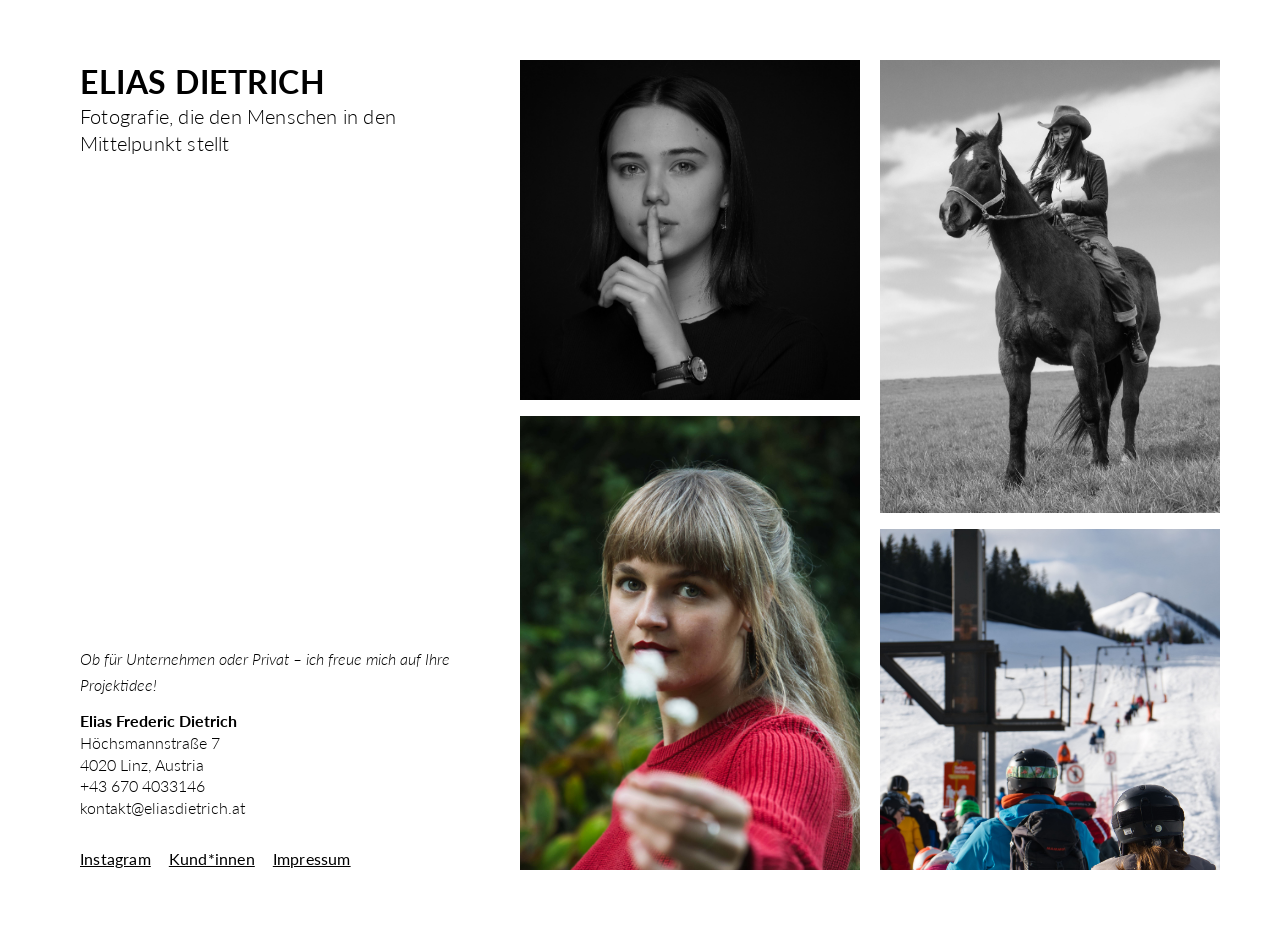
==== index.html @ 8e06ebdb "Add files via upload add new version of index.html file, new AGBs" ====
<!DOCTYPE html>
<html lang="de">
<head>
<meta charset="UTF-8">
<meta name="viewport" content="width=device-width, initial-scale=1">
<title>Elias Dietrich – Fotograf in Linz</title>
<meta name="description" content="Elias Dietrich – Fotograf in Linz: Portraits, Business & Familienfotografie. Kreative, emotionale Bilder, die den Menschen in den Mittelpunkt stellen.">
<link rel="icon" href="favicon.ico" type="image/x-icon">

<!-- OG META -->
<meta property="og:title" content="Elias Dietrich – Fotograf in Linz">
<meta property="og:description" content="Fotografie in Linz: Portraits, Business & Familienfotografie. Kreative, emotionale Bilder.">
<meta property="og:type" content="website">
<meta property="og:url" content="https://www.eliasdietrich.at">
<meta property="og:image" content="https://www.eliasdietrich.at/og-image.jpg">

<!-- TWITTER -->
<meta name="twitter:card" content="summary_large_image">
<meta name="twitter:title" content="Elias Dietrich – Fotograf in Linz">
<meta name="twitter:description" content="Fotografie in Linz: Portraits, Business & Familienfotografie. Kreative, emotionale Bilder.">
<meta name="twitter:image" content="https://www.eliasdietrich.at/og-image.jpg">

<!-- SCHEMA.ORG -->
<script type="application/ld+json">
{
 "@context": "https://schema.org",
 "@type": "Person",
 "name": "Elias Frederic Dietrich",
 "jobTitle": "Fotograf",
 "address": {
   "@type": "PostalAddress",
   "streetAddress": "Höchsmannstraße 7",
   "addressLocality": "Linz",
   "postalCode": "4020",
   "addressCountry": "AT"
 },
 "email": "kontakt@eliasdietrich.at",
 "telephone": "+43 670 4033146",
 "url": "https://www.eliasdietrich.at",
 "sameAs": ["https://www.instagram.com/elias.f.dietrich/"]
}
</script>

<link href="https://fonts.googleapis.com/css2?family=Lato:wght@300;400;700&display=swap" rel="stylesheet">

<style>
/* RESET & BASIC */
* { margin:0; padding:0; box-sizing:border-box; }
body { font-family:"Lato", sans-serif; background:#fff; color:#000; line-height:1.35; font-weight:300; padding:60px; }

/* CONTAINER GRID */
.container { max-width:1600px; margin:0 auto; display:grid; grid-template-columns:420px 1fr; gap:40px; }

/* LEFT COLUMN */
.left-column { display:flex; flex-direction:column; justify-content:space-between; padding:0 20px; }
.left-column h1 { font-weight:700; letter-spacing:0.5px; }
.claim { font-size:20px; letter-spacing:0.2px; line-height:1.35; }
.contact-block .intro-text { margin-bottom:12px; font-style:italic; line-height:1.65; }
.footer { margin-top:30px; }
.footer-links { display:flex; gap:18px; flex-wrap:wrap; }
.footer-link { font-weight:400; letter-spacing:0.2px; text-decoration:underline; cursor:pointer; color:inherit; transition:opacity .15s ease; }
.footer-link:hover { opacity:0.55; }

/* RIGHT COLUMN SLIDERS */
.sliders { display:grid; grid-template-columns:1fr 1fr; gap:20px; }
.slider { height:90vh; overflow-y:auto; position:relative; scroll-behavior:smooth; }
.slide { margin-bottom:16px; }
.slide img { width:100%; height:auto; display:block; }

/* HIDE SCROLLBARS */
.slider::-webkit-scrollbar, .mobile-slider::-webkit-scrollbar { display:none; }
.slider, .mobile-slider { -ms-overflow-style:none; scrollbar-width:none; }

/* MOBILE SLIDER */
.mobile-slider { display:none; overflow-x:auto; scroll-snap-type:x mandatory; -webkit-overflow-scrolling:touch; white-space:nowrap; margin:20px 0; gap:0; }
.mobile-slider .slide { display:inline-block; width:100%; scroll-snap-align:start; margin-right:0; }

/* PHOTO LIGHTBOX */
#photo-lightbox { position:fixed; inset:0; background:rgba(0,0,0,0.95); display:flex; justify-content:center; align-items:center; opacity:0; pointer-events:none; transition:opacity .3s ease; z-index:999; }
#photo-lightbox.show { opacity:1; pointer-events:all; }
#photo-lightbox img { max-width:95%; max-height:95%; }

/* TEXT LIGHTBOX */
#lightbox { position:fixed; inset:0; background:rgba(0,0,0,0.93); display:flex; justify-content:center; align-items:flex-start; overflow-y:auto; padding:40px 20px; opacity:0; pointer-events:none; transition:opacity .3s ease; z-index:9999; }
#lightbox.show { opacity:1; pointer-events:all; }
#lightbox-content { background:rgba(255,255,255,0.1); color:#fff; max-width:600px; padding:40px; font-size:18px; line-height:1.5; font-weight:300; margin:40px auto; }
#close-lightbox { position:absolute; top:10px; right:20px; cursor:pointer; font-size:28px; font-weight:bold; }
#lightbox-content hr { border:none; border-top:1px solid rgba(255,255,255,0.3); margin:30px 0; }
#lightbox-content ul { list-style:none; padding-left:0; }
#lightbox-content li { margin-bottom:10px; }

/* RESPONSIVE */
@media (max-width:1000px) {
  body { font-size:16px; line-height:1.5; padding:20px; }
  .container { grid-template-columns:1fr; }
  .left-column h1 { font-size:26px; letter-spacing:0.4px; }
  .claim { font-size:16px; line-height:1.2; }
  .contact-block .intro-text { font-size:14px; line-height:1.55; }
  #lightbox-content { font-size:12px; padding:20px; max-width:90%; }
  .sliders { display:none; }
}
</style>
</head>
<body>

<div class="container">

  <!-- LEFT COLUMN -->
  <div class="left-column">
    <div class="header-block">
      <h1>ELIAS DIETRICH</h1>
      <p class="claim">Fotografie, die den Menschen in den Mittelpunkt stellt</p>
    </div>

    <!-- MOBILE SLIDER -->
    <div class="mobile-slider" id="mobileSlider">
      <div class="slide"><img loading="lazy" src="charakter-portraet-christa-hasengruber-linz-paraount-licht.jpg" alt="charakter Porträt im Studio einer attraktiven Frau reifen Alters, beleuchtet mit der Paramount Lichttechnik"></div>
      <div class="slide"><img loading="lazy" src="charakter-portraet-friedrich-berguber-linz.jpg" alt="charakter Porträt von Friedrich Berghuber, fotografiert in Linz"></div>
      <div class="slide"><img loading="lazy" src="charakter-portrait-friedrich-berghuber-unterlicht.jpg" alt="charakter Portrait von Friedrich Berghuber, fotografiert mit Unterlicht"></div>
      <div class="slide"><img loading="lazy" src="charakter-portrait-studio-reife-frau.jpg" alt="charakter Portrait von Christa Hasengruber im Studio in Linz, mit der Butterfly-light Lichttechnik beleuchtet"></div>
      <div class="slide"><img loading="lazy" src="fashion-Street-portrait-kelvin-addai-black-model.jpg" alt="Fashion Porträt von Kelvin Addai mit Barett und karierter Jacke, sitzend in urbaner Umgebung in Linz, im Streetstyle-Look"></div>
      <div class="slide"><img loading="lazy" src="gitarrist-anzug-closeup-tobias-lorenz-outdoor.jpg" alt="Tobias Lorenz im Anzug und Sonnenbrille spielt konzentriert E-Gitarre, Nahaufnahme in der Natur"></div>
      <div class="slide"><img loading="lazy" src="gitarrist-anzug-portraet-tobias-lorenz-outdoor.jpg" alt="Outdoor Porträt von Tobias Lorenz im Anzug mit Sonnenbrille, der eine E-Gitarre spielt"></div>
      <div class="slide"><img loading="lazy" src="herbst-portraet-junge-frau-apfel.jpg" alt="Laura Schmolmüller trägt einen roten Pullover und roten Lippenstift, hält einen roten Apfel, Herbstliches Porträt"></div>
      <div class="slide"><img loading="lazy" src="kelvin-addai-black-and-white-portrait-expression.jpg" alt="ausdrucksstarkes Schwarz-Weiß-Porträt von Kelvin Addai mit Barett und Handschuhen, fotografiert im Vintage-Stil"></div>
      <div class="slide"><img loading="lazy" src="laechelnde-junge-frau-studio-portraet-schwarzweiss.jpg" alt="Porträt einer lächelnden jungen Frau, fotografiert im Studio und beleuchtete mit der Clamshell Lichttechnik"></div>
      <div class="slide"><img loading="lazy" src="mann-bonifacio-korsika-portraet-jeansjacke.jpg" alt="lokaler Mann aus Bonifacio auf Korsika sitzt in Jeansjacke auf einer Steintreppe und blickt freundlich in die Kamera"></div>
      <div class="slide"><img loading="lazy" src="mode-fotoshooting-streetwear-lorenz-dietrich.jpg" alt="Mode Fotoshooting in Linz, Lorenz Dietrich trägt Streetwear"></div>
      <div class="slide"><img loading="lazy" src="nature-fashion-shooting-streetwear-linz.jpg" alt="Fashion Fotoshooting mit Lorenz Dietrich, Streetwear und Sonnenbrille in der Natur"></div>
      <div class="slide"><img loading="lazy" src="outdoor-fashion-shooting-junger-mann-linz.jpg" alt="outdoor Fashion Fotoshooting mit Lorenz Dietrich, Streetwear"></div>
      <div class="slide"><img loading="lazy" src="portraet-laechelnde-oma-studio.jpg" alt="Oma lächelt mit Blick in die Kamera, Studioporträt in Linz"></div>
      <div class="slide"><img loading="lazy" src="portraet-laechelndes-maedchen-sommerkleid.jpg" alt="Porträt eines lächelnden Mädchens in einem Sommerkleid im Garten"></div>
      <div class="slide"><img loading="lazy" src="portrait-junge-frau-weisse-blume.jpg" alt="natürliches Portrait einer jungen Frau, die eine weiße Blume vor sich hält"></div>
      <div class="slide"><img loading="lazy" src="schwarzweiss-charakter-portraet-junge-frau-studio.jpg" alt="charakter Porträt in Schwarzweiß von Lena Lorenz im Studio, beleuchtet mit dem Clamshell Licht"></div>
      <div class="slide"><img loading="lazy" src="schwarzweiss-portraet-loop-licht-studio-lena-lorenz.jpg" alt="schwarzweiß Porträt von Lena Lorenz im Studio, fotografiert mit Loop-Licht"></div>
      <div class="slide"><img loading="lazy" src="strand-akrobatischer-sprung-lorenz-dietrich.jpg" alt="Lorenz Dietrich macht einen akrobatischen Sprung am Strand bei Sonnenuntergang"></div>
      <div class="slide"><img loading="lazy" src="tanzende-junge-frau-weißes-sommerkleid.jpg" alt="junge, dunkelhäutige Frau in weiß-schwarz gemustertem Sommerkleid tanzt in der Natur"></div>
      <div class="slide"><img loading="lazy" src="tanzender-junger-man-jeans-latzhose-golden-hour.jpg" alt="junger, dunkelhäutiger Mann tanzt und trägt eine Latzhose aus Jeansstoff, goldene Stunde"></div>
      <div class="slide"><img loading="lazy" src="vintage-style-portraet-telefonzelle-kelvin-addai.jpg" alt="ausdrucksstarkes Porträt von Kelvin Addai vor einer Telefonzelle in Linz, fotografiert im Vintage-Style"></div>
      <div class="slide"><img loading="lazy" src="black-and-white-fine-art-studio-portrait-young-woman.jpg" alt="Studio Portrait von Lena Lorenz in schwarz-weiß, mit der Loop Light Lichttechnik fotografiert"></div>
      <div class="slide"><img loading="lazy" src="outdoor-fashion-portrait-lorenz-dietrich-linz.jpg" alt="outdoor Fashion Portrait von Lorenz Dietrich mit Sonnenbrille in Linz"></div>
      <div class="slide"><img loading="lazy" src="studio-portraet-junge-frau-clamshell-licht.jpg" alt="ausdrucksstarkes schwarzweiß Studio Porträt von Lena Lorenz, fotografiert mit der Clamshell Light Lichttechnik"></div>
      <div class="slide"><img loading="lazy" src="studio-portrait-lena-lorenz-clamshell-light-black-and-white.jpg" alt="natürliches Studio Porträt von Lena Lorenz in Schwarzweiß, mit der Clamshell Lichttechnik beleuchtet"></div>
      <div class="slide"><img loading="lazy" src="cinematic-portrait-telephone-booth-vintage-style-kelvin-addai.jpg" alt="cinematisches Porträt von Kelvin Addai in einer Telefonzelle, im Vintage-Style fotografiert"></div>
      <div class="slide"><img loading="lazy" src="fine-art-portrait-schwarzweiss-dunkelhäutiger-mann.jpg" alt="ausdrucksstarkes Schwarz-Weiß-Porträt eines dunkelhäutigen Mannes mit Haube und Mantel, Kelvin Addai"></div>
      <div class="slide"><img loading="lazy" src="hoher-sprung-düne-lorenz-dietrich.jpg" alt="Lorenz Dietrich fliegt über eine Düne in Portugal"></div>
      <div class="slide"><img loading="lazy" src="outdoor-portraet-crossing-europe-linz.jpg" alt="Porträt von italienischem Schauspieler Morr Ndiaye im Freien, Crossing Europe Linz"></div>
      <div class="slide"><img loading="lazy" src="outdoor-portrait-morr-ndiaye-linz.jpg" alt="Morr Ndiaye blickt lächelnd in die Ferne, Porträtaufnahme im Freien mit grünen Bäumen im Hintergrund, Crossing Europe Linz"></div>
      <div class="slide"><img loading="lazy" src="portraet-morr-ndiaye-crossing-europe-linz.jpg" alt="italienischer Schauspieler Morr Ndiaye sitzt auf einer Stiege, Crossing Europe Linz"></div>
      <div class="slide"><img loading="lazy" src="portrait-nachdenklicher-mann-treppe-morr-ndiaye.jpg" alt="emotionales Porträt eines dunkelhäutigen Mannes auf einer Treppe, nachdenklicher Ausdruck, natürliche Lichtstimmung"></div>
      <div class="slide"><img loading="lazy" src="portugal-duene-sprung-lorenz-dietrich.jpg" alt="Lorenz Dietrich springt von einer Düne an einem Strand in Portugal"></div>
      <div class="slide"><img loading="lazy" src="sprung-sand-portugal-lorenz-dietrich.jpg" alt="Lorenz Dietrich springt an einem Strand in Portugal, Sand fliegt durch die Luft"></div>
      <div class="slide"><img loading="lazy" src="kind-skifahren-postalm-hütte.jpg" alt="Kind in blauer Skibekleidung mit Skistöcken im Postalm Winterpark, weitere Skifahrer und Hütten im Hintergrund"></div>
      <div class="slide"><img loading="lazy" src="kind-skifahren-postalm-winterpark.jpg" alt="Kind in bunter Skibekleidung auf Förderband im Postalm Winterpark, verschneiter Berg im Hintergrund"></div>
      <div class="slide"><img loading="lazy" src="skilift-postalm-winterpark.jpg" alt="Skifahrer in bunter Winterkleidung warten in der Schlange am Skilift im Postalm Winterpark, verschneite Piste und Berg im Hintergrund"></div>
      <div class="slide"><img loading="lazy" src="western-portrait-lena-lorenz-pferd.jpg" alt="Portrait im Western-Style, Lena Lorenz auf schwarzem Pferd"></div>
      <div class="slide"><img loading="lazy" src="vintage-portraet-lena-lorenz-pferd-schwarz-weiss.jpg" alt="vintage-Style Porträt von Lena Lorenz auf einem schwarzen Pferd, schwarzweiß Foto"></div>
      <div class="slide"><img loading="lazy" src="junge-frau-wiese-alpen-portrait-lena-lorenz.jpg" alt="junge Frau hockt nachdenklich auf einer Bergwiese in den Alpen, im Hintergrund grüne Hügel und eine Kuh auf der Alm"></div>
      <div class="slide"><img loading="lazy" src="junge-frau-pferd-schwarzweiss-portraet.jpg" alt="Lena Lorenz sitzt auf einem schwarzen Pferd, Porträt in Schwarzweiß"></div>
    </div>

    <div class="bottom-block">
      <div class="contact-block">
        <p class="intro-text">Ob für Unternehmen oder Privat – ich freue mich auf Ihre Projektidee!</p>
        <p><strong>Elias Frederic Dietrich</strong></p>
        <p>Höchsmannstraße 7<br>4020 Linz, Austria</p>
        <p>+43 670 4033146<br>kontakt@eliasdietrich.at</p>
      </div>

      <footer class="footer">
        <nav class="footer-links">
          <a href="https://www.instagram.com/elias.f.dietrich/" target="_blank" rel="noopener noreferrer" class="footer-link">Instagram</a>
          <span class="footer-link" data-page="kunden">Kund*innen</span>
          <span class="footer-link" data-page="impressum">Impressum</span>
        </nav>
      </footer>
    </div>
  </div>

  <!-- RIGHT COLUMN -->
  <div class="sliders">
    <div class="slider" id="slider1">
    <div class="slide"><img loading="lazy" src="charakter-portraet-christa-hasengruber-linz-paraount-licht.jpg" alt="charakter Porträt im Studio einer attraktiven Frau reifen Alters, beleuchtet mit der Paramount Lichttechnik"></div>
      <div class="slide"><img loading="lazy" src="charakter-portraet-friedrich-berguber-linz.jpg" alt="charakter Porträt von Friedrich Berghuber, fotografiert in Linz"></div>
      <div class="slide"><img loading="lazy" src="charakter-portrait-friedrich-berghuber-unterlicht.jpg" alt="charakter Portrait von Friedrich Berghuber, fotografiert mit Unterlicht"></div>
      <div class="slide"><img loading="lazy" src="charakter-portrait-studio-reife-frau.jpg" alt="charakter Portrait von Christa Hasengruber im Studio in Linz, mit der Butterfly-light Lichttechnik beleuchtet"></div>
      <div class="slide"><img loading="lazy" src="fashion-Street-portrait-kelvin-addai-black-model.jpg" alt="Fashion Porträt von Kelvin Addai mit Barett und karierter Jacke, sitzend in urbaner Umgebung in Linz, im Streetstyle-Look"></div>
      <div class="slide"><img loading="lazy" src="gitarrist-anzug-closeup-tobias-lorenz-outdoor.jpg" alt="Tobias Lorenz im Anzug und Sonnenbrille spielt konzentriert E-Gitarre, Nahaufnahme in der Natur"></div>
      <div class="slide"><img loading="lazy" src="gitarrist-anzug-portraet-tobias-lorenz-outdoor.jpg" alt="Outdoor Porträt von Tobias Lorenz im Anzug mit Sonnenbrille, der eine E-Gitarre spielt"></div>
      <div class="slide"><img loading="lazy" src="herbst-portraet-junge-frau-apfel.jpg" alt="Laura Schmolmüller trägt einen roten Pullover und roten Lippenstift, hält einen roten Apfel, Herbstliches Porträt"></div>
      <div class="slide"><img loading="lazy" src="kelvin-addai-black-and-white-portrait-expression.jpg" alt="ausdrucksstarkes Schwarz-Weiß-Porträt von Kelvin Addai mit Barett und Handschuhen, fotografiert im Vintage-Stil"></div>
      <div class="slide"><img loading="lazy" src="laechelnde-junge-frau-studio-portraet-schwarzweiss.jpg" alt="Porträt einer lächelnden jungen Frau, fotografiert im Studio und beleuchtete mit der Clamshell Lichttechnik"></div>
      <div class="slide"><img loading="lazy" src="mann-bonifacio-korsika-portraet-jeansjacke.jpg" alt="lokaler Mann aus Bonifacio auf Korsika sitzt in Jeansjacke auf einer Steintreppe und blickt freundlich in die Kamera"></div>
      <div class="slide"><img loading="lazy" src="mode-fotoshooting-streetwear-lorenz-dietrich.jpg" alt="Mode Fotoshooting in Linz, Lorenz Dietrich trägt Streetwear"></div>
      <div class="slide"><img loading="lazy" src="nature-fashion-shooting-streetwear-linz.jpg" alt="Fashion Fotoshooting mit Lorenz Dietrich, Streetwear und Sonnenbrille in der Natur"></div>
      <div class="slide"><img loading="lazy" src="outdoor-fashion-shooting-junger-mann-linz.jpg" alt="outdoor Fashion Fotoshooting mit Lorenz Dietrich, Streetwear"></div>
      <div class="slide"><img loading="lazy" src="portraet-laechelnde-oma-studio.jpg" alt="Oma lächelt mit Blick in die Kamera, Studioporträt in Linz"></div>
      <div class="slide"><img loading="lazy" src="portraet-laechelndes-maedchen-sommerkleid.jpg" alt="Porträt eines lächelnden Mädchens in einem Sommerkleid im Garten"></div>
      <div class="slide"><img loading="lazy" src="portrait-junge-frau-weisse-blume.jpg" alt="natürliches Portrait einer jungen Frau, die eine weiße Blume vor sich hält"></div>
      <div class="slide"><img loading="lazy" src="schwarzweiss-charakter-portraet-junge-frau-studio.jpg" alt="charakter Porträt in Schwarzweiß von Lena Lorenz im Studio, beleuchtet mit dem Clamshell Licht"></div>
      <div class="slide"><img loading="lazy" src="schwarzweiss-portraet-loop-licht-studio-lena-lorenz.jpg" alt="schwarzweiß Porträt von Lena Lorenz im Studio, fotografiert mit Loop-Licht"></div>
      <div class="slide"><img loading="lazy" src="strand-akrobatischer-sprung-lorenz-dietrich.jpg" alt="Lorenz Dietrich macht einen akrobatischen Sprung am Strand bei Sonnenuntergang"></div>
      <div class="slide"><img loading="lazy" src="tanzende-junge-frau-weißes-sommerkleid.jpg" alt="junge, dunkelhäutige Frau in weiß-schwarz gemustertem Sommerkleid tanzt in der Natur"></div>
      <div class="slide"><img loading="lazy" src="tanzender-junger-man-jeans-latzhose-golden-hour.jpg" alt="junger, dunkelhäutiger Mann tanzt und trägt eine Latzhose aus Jeansstoff, goldene Stunde"></div>
      <div class="slide"><img loading="lazy" src="vintage-style-portraet-telefonzelle-kelvin-addai.jpg" alt="ausdrucksstarkes Porträt von Kelvin Addai vor einer Telefonzelle in Linz, fotografiert im Vintage-Style"></div>
      <div class="slide"><img loading="lazy" src="black-and-white-fine-art-studio-portrait-young-woman.jpg" alt="Studio Portrait von Lena Lorenz in schwarz-weiß, mit der Loop Light Lichttechnik fotografiert"></div>
      <div class="slide"><img loading="lazy" src="outdoor-fashion-portrait-lorenz-dietrich-linz.jpg" alt="outdoor Fashion Portrait von Lorenz Dietrich mit Sonnenbrille in Linz"></div>
      <div class="slide"><img loading="lazy" src="studio-portraet-junge-frau-clamshell-licht.jpg" alt="ausdrucksstarkes schwarzweiß Studio Porträt von Lena Lorenz, fotografiert mit der Clamshell Light Lichttechnik"></div>
      <div class="slide"><img loading="lazy" src="studio-portrait-lena-lorenz-clamshell-light-black-and-white.jpg" alt="natürliches Studio Porträt von Lena Lorenz in Schwarzweiß, mit der Clamshell Lichttechnik beleuchtet"></div>
      <div class="slide"><img loading="lazy" src="cinematic-portrait-telephone-booth-vintage-style-kelvin-addai.jpg" alt="cinematisches Porträt von Kelvin Addai in einer Telefonzelle, im Vintage-Style fotografiert"></div>
      <div class="slide"><img loading="lazy" src="fine-art-portrait-schwarzweiss-dunkelhäutiger-mann.jpg" alt="ausdrucksstarkes Schwarz-Weiß-Porträt eines dunkelhäutigen Mannes mit Haube und Mantel, Kelvin Addai"></div>
      <div class="slide"><img loading="lazy" src="hoher-sprung-düne-lorenz-dietrich.jpg" alt="Lorenz Dietrich fliegt über eine Düne in Portugal"></div>
      <div class="slide"><img loading="lazy" src="outdoor-portraet-crossing-europe-linz.jpg" alt="Porträt von italienischem Schauspieler Morr Ndiaye im Freien, Crossing Europe Linz"></div>
      <div class="slide"><img loading="lazy" src="outdoor-portrait-morr-ndiaye-linz.jpg" alt="Morr Ndiaye blickt lächelnd in die Ferne, Porträtaufnahme im Freien mit grünen Bäumen im Hintergrund, Crossing Europe Linz"></div>
      <div class="slide"><img loading="lazy" src="portraet-morr-ndiaye-crossing-europe-linz.jpg" alt="italienischer Schauspieler Morr Ndiaye sitzt auf einer Stiege, Crossing Europe Linz"></div>
      <div class="slide"><img loading="lazy" src="portrait-nachdenklicher-mann-treppe-morr-ndiaye.jpg" alt="emotionales Porträt eines dunkelhäutigen Mannes auf einer Treppe, nachdenklicher Ausdruck, natürliche Lichtstimmung"></div>
      <div class="slide"><img loading="lazy" src="portugal-duene-sprung-lorenz-dietrich.jpg" alt="Lorenz Dietrich springt von einer Düne an einem Strand in Portugal"></div>
      <div class="slide"><img loading="lazy" src="sprung-sand-portugal-lorenz-dietrich.jpg" alt="Lorenz Dietrich springt an einem Strand in Portugal, Sand fliegt durch die Luft"></div>
    </div>
    <div class="slider" id="slider2">
     <div class="slide"><img loading="lazy" src="kind-skifahren-postalm-hütte.jpg" alt="Kind in blauer Skibekleidung mit Skistöcken im Postalm Winterpark, weitere Skifahrer und Hütten im Hintergrund"></div>
      <div class="slide"><img loading="lazy" src="kind-skifahren-postalm-winterpark.jpg" alt="Kind in bunter Skibekleidung auf Förderband im Postalm Winterpark, verschneiter Berg im Hintergrund"></div>
      <div class="slide"><img loading="lazy" src="skilift-postalm-winterpark.jpg" alt="Skifahrer in bunter Winterkleidung warten in der Schlange am Skilift im Postalm Winterpark, verschneite Piste und Berg im Hintergrund"></div>
      <div class="slide"><img loading="lazy" src="western-portrait-lena-lorenz-pferd.jpg" alt="Portrait im Western-Style, Lena Lorenz auf schwarzem Pferd"></div>
      <div class="slide"><img loading="lazy" src="vintage-portraet-lena-lorenz-pferd-schwarz-weiss.jpg" alt="vintage-Style Porträt von Lena Lorenz auf einem schwarzen Pferd, schwarzweiß Foto"></div>
      <div class="slide"><img loading="lazy" src="junge-frau-wiese-alpen-portrait-lena-lorenz.jpg" alt="junge Frau hockt nachdenklich auf einer Bergwiese in den Alpen, im Hintergrund grüne Hügel und eine Kuh auf der Alm"></div>
      <div class="slide"><img loading="lazy" src="junge-frau-pferd-schwarzweiss-portraet.jpg" alt="Lena Lorenz sitzt auf einem schwarzen Pferd, Porträt in Schwarzweiß"></div>
    </div>
  </div>
</div>

<!-- PHOTO LIGHTBOX -->
<div id="photo-lightbox"><img id="photo-lightbox-img" src=""></div>

<!-- TEXT LIGHTBOX -->
<div id="lightbox">
  <div id="lightbox-content">
    <span id="close-lightbox">&times;</span>
  </div>
</div>

<script>
// MOBILE SLIDER DISPLAY
function setupMobileSlider(){
  const slider = document.getElementById("mobileSlider");
  slider.style.display = window.innerWidth <= 1000 ? "block" : "none";
}
setupMobileSlider();
window.addEventListener("resize", setupMobileSlider);

// PHOTO LIGHTBOX
const photoBox = document.getElementById("photo-lightbox");
const photoImg = document.getElementById("photo-lightbox-img");
document.querySelectorAll(".slide img").forEach(img => {
  img.addEventListener("click", () => {
    photoImg.src = img.src;
    photoBox.classList.add("show");
  });
});
photoBox.addEventListener("click", () => photoBox.classList.remove("show"));

// SHUFFLE SLIDERS
function shuffleArray(array){
  for(let i=array.length-1;i>0;i--){
    const j=Math.floor(Math.random()*(i+1));
    [array[i],array[j]]=[array[j],array[i]];
  }
  return array;
}
["slider1","slider2"].forEach(id=>{
  const slider=document.getElementById(id);
  shuffleArray(Array.from(slider.querySelectorAll(".slide"))).forEach(slide=>slider.appendChild(slide));
});

// TEXT LIGHTBOX CONTENT
const lightbox = document.getElementById("lightbox");
const lightboxContent = document.getElementById("lightbox-content");
const pages = {
  kunden:`<strong>Kund*innen</strong><br><br>
  Postalm Winterpark<br>
  LINZ FMR - Art in Digital Contexts and Public Spaces<br>
  Kunstraum Memphis – Kunst und Theorie<br>
  Cambio Beautyacademy<br>
  Business & Design School Lentia<br>
  qujOchÖ<br>
  Waldorfschule Linz<br>
  Khevenhüller Gymnasium Linz<br>
  Forest Encounters<br>
  Sonnenhof Freinberg<br><br>
  <strong>Cooperationen</strong><br>
  BOXA FILM`,
  impressum:`<h2>Impressum</h2>
  <p><strong>Fotograf / Unternehmen:</strong><br>
  Elias Frederic Dietrich<br>
  Höchsmannstraße 7, 4020 Linz, Österreich<br>
  Telefon: +43 670 4033146<br>
  E-Mail: kontakt@eliasdietrich.at<br>
  Website: <a href="https://eliasdietrich.at" target="_blank">eliasdietrich.at</a></p>
  <p>Unternehmensgegenstand: Fotografie</p>
  <hr style="margin:30px 0;">
  <h2>Allgemeine Geschäftsbedingungen (AGB) – Fotografie</h2>
<p>Diese AGB gelten für alle Verträge über fotografische Dienstleistungen zwischen Elias Frederic Dietrich („Fotograf“) und dem Kunden („Auftraggeber“).</p>
<h3>1. Vertragsabschluss</h3>
<p>Mit der Buchung eines Termins oder der Annahme eines Angebots erklärt der Auftraggeber verbindlich, die fotografischen Dienstleistungen des Fotografen in Anspruch zu nehmen. Der Vertrag kommt durch schriftliche Bestätigung oder E-Mail durch den Fotografen zustande.</p>
<h3>2. Leistungen</h3>
<p>Der Fotograf erbringt die im Angebot beschriebenen fotografischen Leistungen. Änderungen oder zusätzliche Leistungen bedürfen einer gesonderten Vereinbarung. Anfahrtskosten und Spesen werden gesondert berechnet, sofern nicht anders vereinbart.</p>
<h3>3. Preise und Zahlung</h3>
<p>Die Preise richten sich nach dem jeweiligen Angebot. Rechnungen sind innerhalb von 14 Tagen nach Rechnungsstellung ohne Abzug fällig. Bei Zahlungsverzug gelten die gesetzlichen Verzugszinsen.</p>
<h3>4. Rücktritt / Stornierung / Verschiebung</h3>
<ul>
<li>Bis 14 Tage vor dem Termin: 0%</li>
<li>Bis 7 Tage vor dem Termin: 25% des Honorars</li>
<li>Weniger als 7 Tage vor dem Termin: 50% des Honorars</li>
<li>Verschiebung bei Krankheit oder unvorhersehbaren Ereignissen ist kostenfrei möglich, sofern mindestens 48 Stunden vorher abgesagt oder verschoben wird.</li>
</ul>
<h3>5. Nutzungsrechte</h3>
<p>Der Fotograf bleibt Inhaber der Urheberrechte an allen erstellten Bildern. Der Auftraggeber erhält ein einfaches, nicht exklusives Nutzungsrecht für den vereinbarten Zweck (z. B. private Nutzung, Social Media, Website). Jede Nutzung über den vereinbarten Zweck hinaus bedarf der schriftlichen Zustimmung des Fotografen. Der Fotograf behält sich das Recht vor, Bilder für eigene Werbezwecke zu verwenden.</p>
<h3>6. Lieferung</h3>
<p>Die Bilder werden in der vereinbarten Form geliefert. Liefertermine sind unverbindlich, es sei denn, sie wurden ausdrücklich schriftlich garantiert. Nachbearbeitungen über das vereinbarte Maß hinaus werden gesondert berechnet.</p>
<h3>7. Haftung</h3>
<p>Der Fotograf haftet nur für Vorsatz und grobe Fahrlässigkeit. Eine Haftung für Datenverlust oder mittelbare Schäden ist ausgeschlossen. Der Auftraggeber ist verantwortlich für die rechtliche Freigabe von abgebildeten Personen.</p>
<h3>8. Datenschutz</h3>
<p>Personenbezogene Daten werden ausschließlich zur Durchführung des Auftrags verarbeitet. Die Daten werden nicht an Dritte weitergegeben, außer zur Vertragserfüllung.</p>
<h3>9. Schlussbestimmungen</h3>
<p>Änderungen und Ergänzungen des Vertrags bedürfen der Schriftform. Sollte eine Bestimmung dieser AGB unwirksam sein, bleibt die Wirksamkeit der übrigen Bestimmungen unberührt. Gerichtsstand ist Linz. Es gilt österreichisches Recht.</p>`
};

function isSafari(){ return /^((?!chrome|android).)*safari/i.test(navigator.userAgent); }
function handleLightboxClose(page){
  lightbox.classList.remove("show");
  if(page==="impressum" && isSafari()){ window.location.reload(); }
}

// OPEN LIGHTBOX
document.querySelectorAll('.footer-link').forEach(link=>{
  link.addEventListener('click', ()=>{
    const page = link.dataset.page;
    if(page && pages[page]){
      lightboxContent.innerHTML = '<span id="close-lightbox">&times;</span>'+pages[page];
      lightbox.classList.add('show');
      document.getElementById('close-lightbox').addEventListener('click',()=>handleLightboxClose(page));
    }
  });
});

// CLOSE LIGHTBOX ON BACKGROUND OR ESC
lightbox.addEventListener('click', e=>{ if(e.target===lightbox){ handleLightboxClose(lightboxContent.innerHTML.includes("Impressum")?"impressum":null); } });
document.addEventListener('keydown', e=>{ if(e.key==="Escape" && lightbox.classList.contains("show")){ handleLightboxClose(lightboxContent.innerHTML.includes("Impressum")?"impressum":null); } });
</script>

</body>
</html>
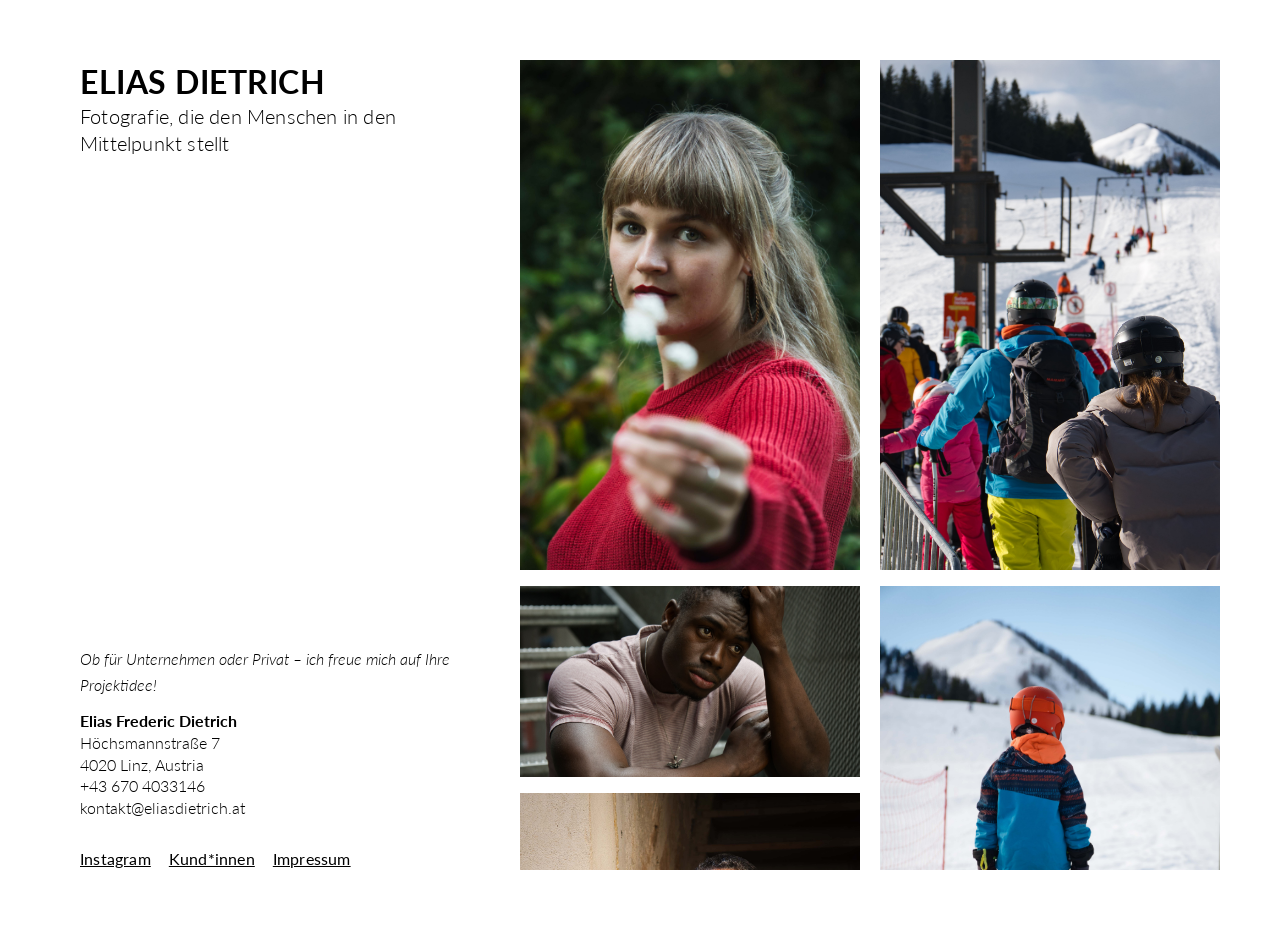
==== commit baae1933: "New Index file, version 6 New shuffle mobile slider, clickable links footer, new Kund*innen" ====
--- a/index.html
+++ b/index.html
@@ -41,12 +41,52 @@
 }
 </script>
 
+<script type="application/ld+json">
+{
+  "@context": "https://schema.org",
+  "@type": "LocalBusiness",
+  "name": "Elias Frederic Dietrich – Fotograf",
+  "image": "https://www.eliasdietrich.at/og-image.jpg",
+  "address": {
+    "@type": "PostalAddress",
+    "streetAddress": "Höchsmannstraße 7",
+    "addressLocality": "Linz",
+    "postalCode": "4020",
+    "addressCountry": "AT"
+  },
+  "geo": {
+    "@type": "GeoCoordinates",
+    "latitude": 48.30694,
+    "longitude": 14.28583
+  },
+  "url": "https://www.eliasdietrich.at",
+  "telephone": "+43 670 4033146",
+  "email": "kontakt@eliasdietrich.at",
+  "priceRange": "$$",
+  "servesLocation": "Linz, Oberösterreich",
+  "sameAs": [
+    "https://www.instagram.com/elias.f.dietrich/"
+  ]
+}
+</script>
+
 <link href="https://fonts.googleapis.com/css2?family=Lato:wght@300;400;700&display=swap" rel="stylesheet">
 
 <style>
 /* RESET & BASIC */
 * { margin:0; padding:0; box-sizing:border-box; }
-body { font-family:"Lato", sans-serif; background:#fff; color:#000; line-height:1.35; font-weight:300; padding:60px; }
+body { font-family:"Lato", sans-serif; background:#ffffff; color:#000; line-height:1.35; font-weight:300; padding:60px; }
+
+
+.nolink {
+  color: inherit;
+  text-decoration: none;  
+  cursor: default;
+}
+
+.nolink:hover {
+  opacity: 0.85;
+}
 
 /* CONTAINER GRID */
 .container { max-width:1600px; margin:0 auto; display:grid; grid-template-columns:420px 1fr; gap:40px; }
@@ -73,7 +113,7 @@
 
 /* MOBILE SLIDER */
 .mobile-slider { display:none; overflow-x:auto; scroll-snap-type:x mandatory; -webkit-overflow-scrolling:touch; white-space:nowrap; margin:20px 0; gap:0; }
-.mobile-slider .slide { display:inline-block; width:100%; scroll-snap-align:start; margin-right:0; }
+.mobile-slider .slide { display:inline-block; width:100%; scroll-snap-align:start; margin-right:4px; }
 
 /* PHOTO LIGHTBOX */
 #photo-lightbox { position:fixed; inset:0; background:rgba(0,0,0,0.95); display:flex; justify-content:center; align-items:center; opacity:0; pointer-events:none; transition:opacity .3s ease; z-index:999; }
@@ -163,8 +203,17 @@
       <div class="contact-block">
         <p class="intro-text">Ob für Unternehmen oder Privat – ich freue mich auf Ihre Projektidee!</p>
         <p><strong>Elias Frederic Dietrich</strong></p>
-        <p>Höchsmannstraße 7<br>4020 Linz, Austria</p>
-        <p>+43 670 4033146<br>kontakt@eliasdietrich.at</p>
+     <p>
+  <a class="nolink" href="https://www.google.com/maps/search/?api=1&query=H%C3%B6chsmannstra%C3%9Fe+7+4020+Linz+Austria
+" target="_blank" rel="noopener">
+    Höchsmannstraße 7<br>4020 Linz, Austria
+  </a>
+</p>
+
+<p>
+  <a class="nolink" href="tel:+436704033146">+43 670 4033146</a><br>
+  <a class="nolink" href="mailto:kontakt@eliasdietrich.at">kontakt@eliasdietrich.at</a>
+</p>
       </div>
 
       <footer class="footer">
@@ -230,7 +279,9 @@
 </div>
 
 <!-- PHOTO LIGHTBOX -->
-<div id="photo-lightbox"><img id="photo-lightbox-img" src=""></div>
+<div id="photo-lightbox">
+  <img id="photo-lightbox-img" src="" alt="Vergrößerte Fotoansicht">
+</div>
 
 <!-- TEXT LIGHTBOX -->
 <div id="lightbox">
@@ -267,7 +318,7 @@
   }
   return array;
 }
-["slider1","slider2"].forEach(id=>{
+["slider1","slider2","mobileSlider"].forEach(id=>{
   const slider=document.getElementById(id);
   shuffleArray(Array.from(slider.querySelectorAll(".slide"))).forEach(slide=>slider.appendChild(slide));
 });
@@ -288,7 +339,9 @@
   Forest Encounters<br>
   Sonnenhof Freinberg<br><br>
   <strong>Cooperationen</strong><br>
-  BOXA FILM`,
+  <a href="https://boxafilm.com/index.php/film/bts-trash-couture/" target="_blank" rel="noopener noreferrer" style="color:inherit; text-decoration:none; cursor:pointer;">
+    BOXA FILM – BTS TRASH COUTURE
+  </a>`,
   impressum:`<h2>Impressum</h2>
   <p><strong>Fotograf / Unternehmen:</strong><br>
   Elias Frederic Dietrich<br>
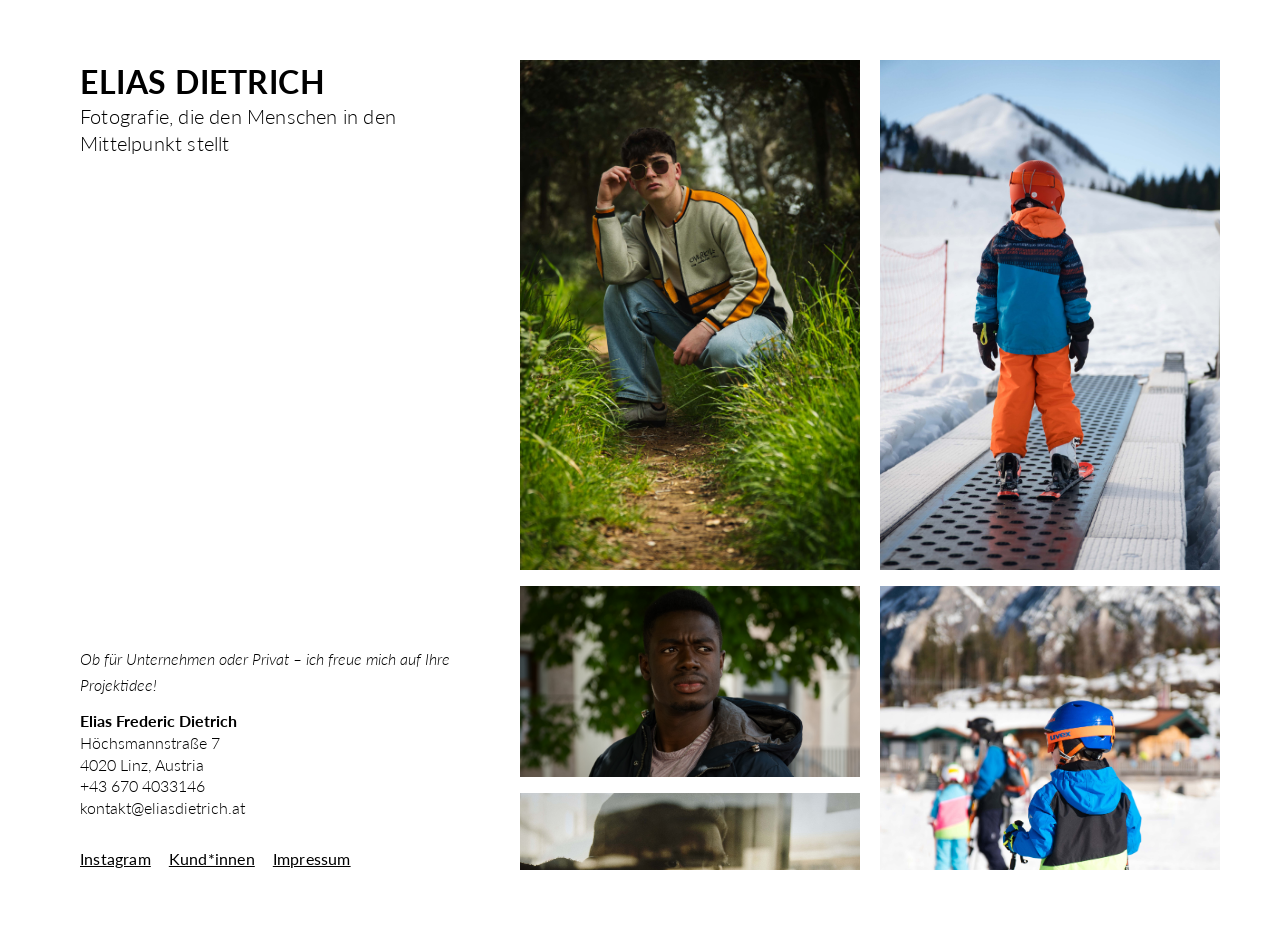
==== commit 2df542df: "index file version 7 Link hover, Dateinamen" ====
--- a/index.html
+++ b/index.html
@@ -21,26 +21,6 @@
 <meta name="twitter:image" content="https://www.eliasdietrich.at/og-image.jpg">
 
 <!-- SCHEMA.ORG -->
-<script type="application/ld+json">
-{
- "@context": "https://schema.org",
- "@type": "Person",
- "name": "Elias Frederic Dietrich",
- "jobTitle": "Fotograf",
- "address": {
-   "@type": "PostalAddress",
-   "streetAddress": "Höchsmannstraße 7",
-   "addressLocality": "Linz",
-   "postalCode": "4020",
-   "addressCountry": "AT"
- },
- "email": "kontakt@eliasdietrich.at",
- "telephone": "+43 670 4033146",
- "url": "https://www.eliasdietrich.at",
- "sameAs": ["https://www.instagram.com/elias.f.dietrich/"]
-}
-</script>
-
 <script type="application/ld+json">
 {
   "@context": "https://schema.org",
@@ -66,8 +46,14 @@
   "servesLocation": "Linz, Oberösterreich",
   "sameAs": [
     "https://www.instagram.com/elias.f.dietrich/"
-  ]
-}
+  ],
+  "founder": {
+    "@type": "Person",
+    "name": "Elias Frederic Dietrich",
+    "jobTitle": "Fotograf"
+  }
+}
+
 </script>
 
 <link href="https://fonts.googleapis.com/css2?family=Lato:wght@300;400;700&display=swap" rel="stylesheet">
@@ -85,7 +71,7 @@
 }
 
 .nolink:hover {
-  opacity: 0.85;
+  opacity: 0.55;
 }
 
 /* CONTAINER GRID */
@@ -154,7 +140,7 @@
 
     <!-- MOBILE SLIDER -->
     <div class="mobile-slider" id="mobileSlider">
-      <div class="slide"><img loading="lazy" src="charakter-portraet-christa-hasengruber-linz-paraount-licht.jpg" alt="charakter Porträt im Studio einer attraktiven Frau reifen Alters, beleuchtet mit der Paramount Lichttechnik"></div>
+      <div class="slide"><img loading="lazy" src="charakter-portraet-christa-hasengruber-linz-paramount-licht.jpg" alt="charakter Porträt im Studio einer attraktiven Frau reifen Alters, beleuchtet mit der Paramount Lichttechnik"></div>
       <div class="slide"><img loading="lazy" src="charakter-portraet-friedrich-berguber-linz.jpg" alt="charakter Porträt von Friedrich Berghuber, fotografiert in Linz"></div>
       <div class="slide"><img loading="lazy" src="charakter-portrait-friedrich-berghuber-unterlicht.jpg" alt="charakter Portrait von Friedrich Berghuber, fotografiert mit Unterlicht"></div>
       <div class="slide"><img loading="lazy" src="charakter-portrait-studio-reife-frau.jpg" alt="charakter Portrait von Christa Hasengruber im Studio in Linz, mit der Butterfly-light Lichttechnik beleuchtet"></div>
@@ -348,8 +334,10 @@
   Höchsmannstraße 7, 4020 Linz, Österreich<br>
   Telefon: +43 670 4033146<br>
   E-Mail: kontakt@eliasdietrich.at<br>
-  Website: <a href="https://eliasdietrich.at" target="_blank">eliasdietrich.at</a></p>
-  <p>Unternehmensgegenstand: Fotografie</p>
+  Website: <a class="nolink" href="https://eliasdietrich.at">eliasdietrich.at</a></p>
+  <p>Unternehmensgegenstand: Berufsfotografie</p><br>
+  <p>GLN: 9110038091930</p>
+  <p>GISA-Zahl: 38655906</p>
   <hr style="margin:30px 0;">
   <h2>Allgemeine Geschäftsbedingungen (AGB) – Fotografie</h2>
 <p>Diese AGB gelten für alle Verträge über fotografische Dienstleistungen zwischen Elias Frederic Dietrich („Fotograf“) und dem Kunden („Auftraggeber“).</p>
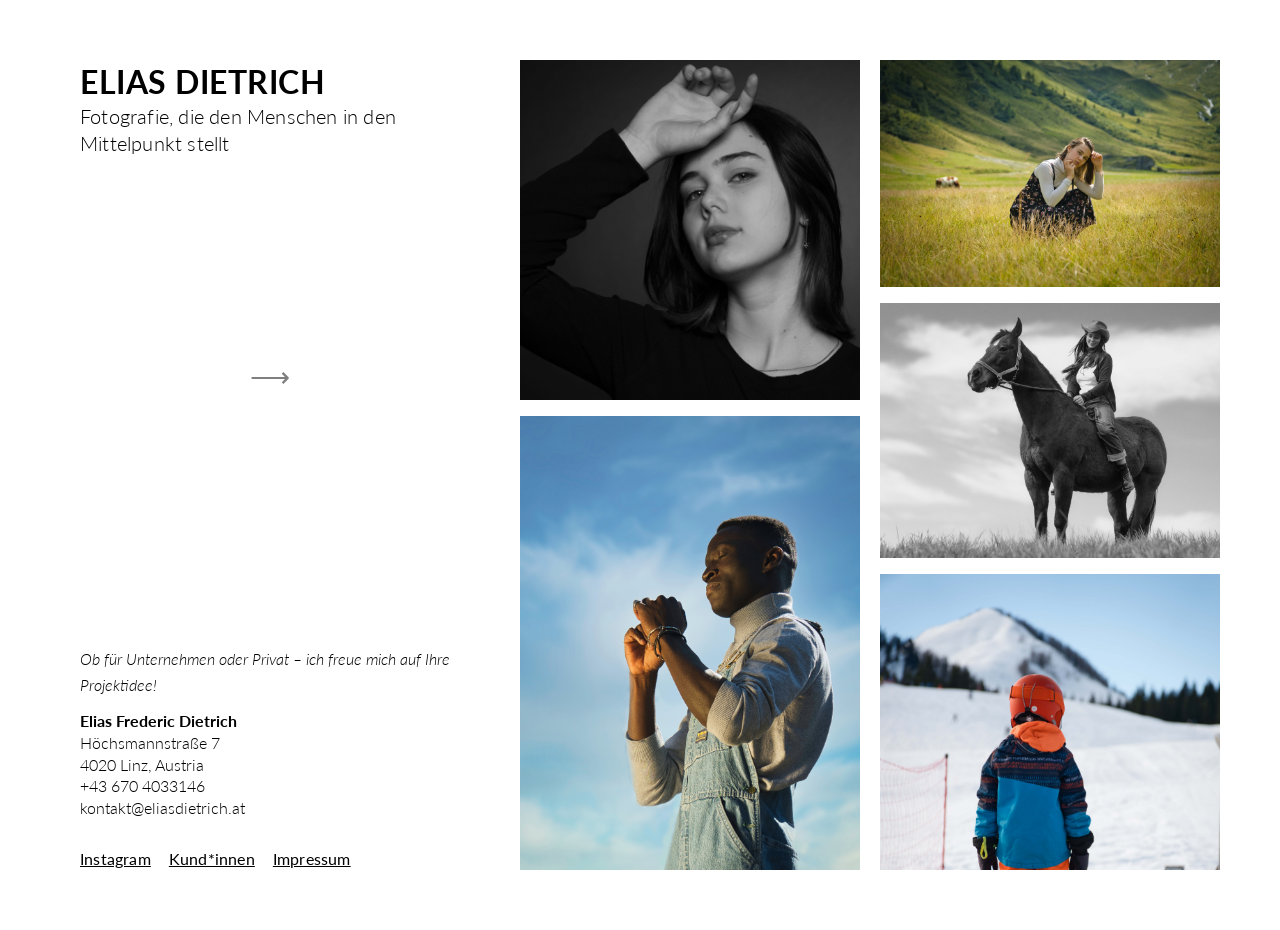
==== commit caf4278c: "index version 8 new mobile swipe indicator" ====
--- a/index.html
+++ b/index.html
@@ -125,6 +125,23 @@
   #lightbox-content { font-size:12px; padding:20px; max-width:90%; }
   .sliders { display:none; }
 }
+
+.scroll-hint {
+  position: relative;         /* relativ zum normalen Fluss */
+  margin-top: -50px;          /* nach oben ziehen, knapp unter den Slides */
+  text-align: center;         /* mittig unter den Slides */
+  font-size: 28px;
+  color: rgba(0,0,0,0.5);
+  pointer-events: none;
+  animation: pulse-horizontal 1s infinite;
+}
+
+/* horizontale Pulsierung */
+@keyframes pulse-horizontal {
+  0%, 100% { transform: translateX(0); }
+  50% { transform: translateX(8px); }
+}
+
 </style>
 </head>
 <body>
@@ -184,6 +201,9 @@
       <div class="slide"><img loading="lazy" src="junge-frau-wiese-alpen-portrait-lena-lorenz.jpg" alt="junge Frau hockt nachdenklich auf einer Bergwiese in den Alpen, im Hintergrund grüne Hügel und eine Kuh auf der Alm"></div>
       <div class="slide"><img loading="lazy" src="junge-frau-pferd-schwarzweiss-portraet.jpg" alt="Lena Lorenz sitzt auf einem schwarzen Pferd, Porträt in Schwarzweiß"></div>
     </div>
+
+    <!-- SCROLL HINT -->
+<div class="scroll-hint">⟶</div>
 
     <div class="bottom-block">
       <div class="contact-block">
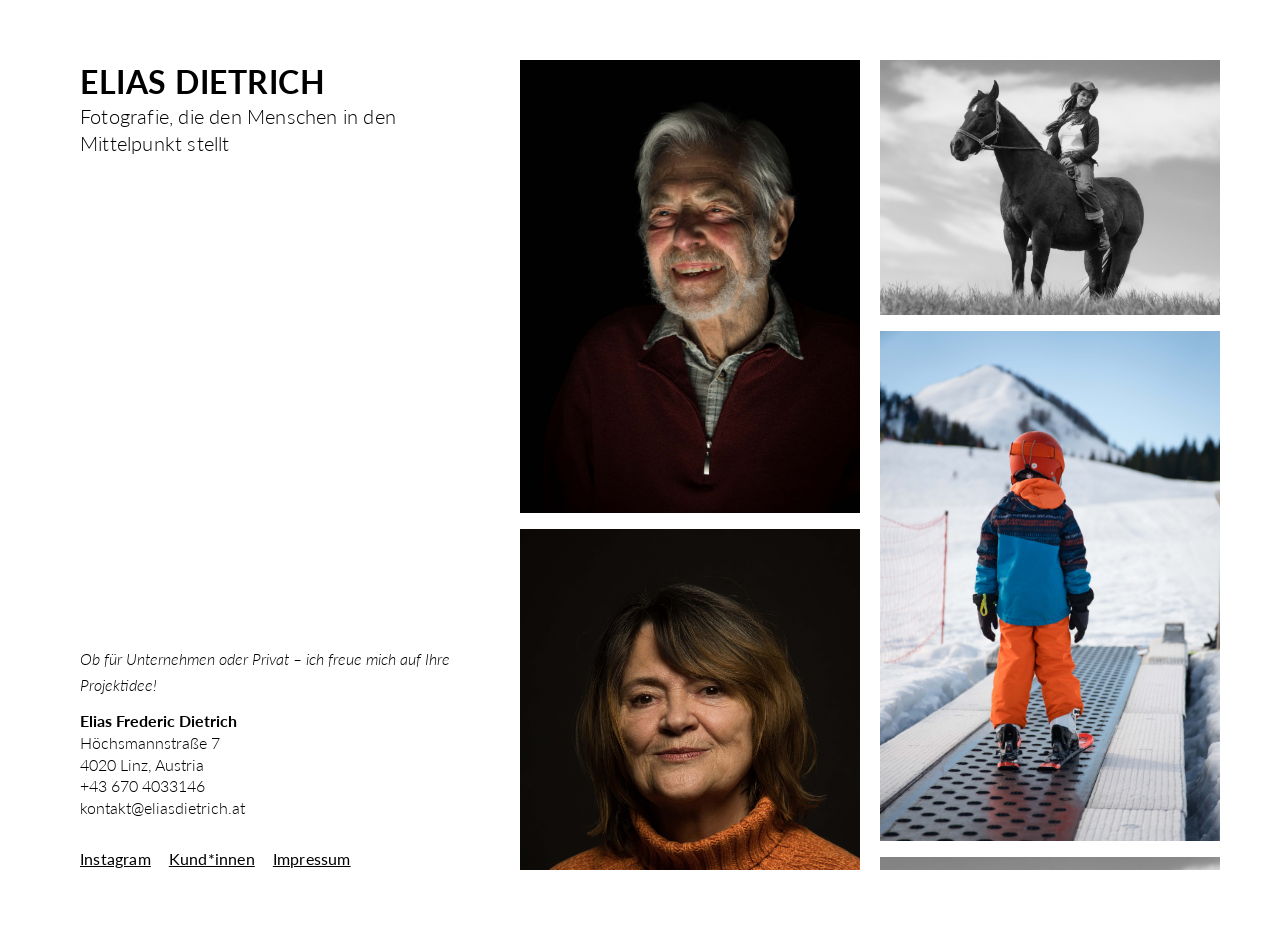
==== commit 0342413a: "index version 9 Bug fix: Pfeil nur mobil" ====
--- a/index.html
+++ b/index.html
@@ -140,6 +140,10 @@
 @keyframes pulse-horizontal {
   0%, 100% { transform: translateX(0); }
   50% { transform: translateX(8px); }
+}
+
+@media (min-width:1001px) {
+  .scroll-hint { display: none; }
 }
 
 </style>
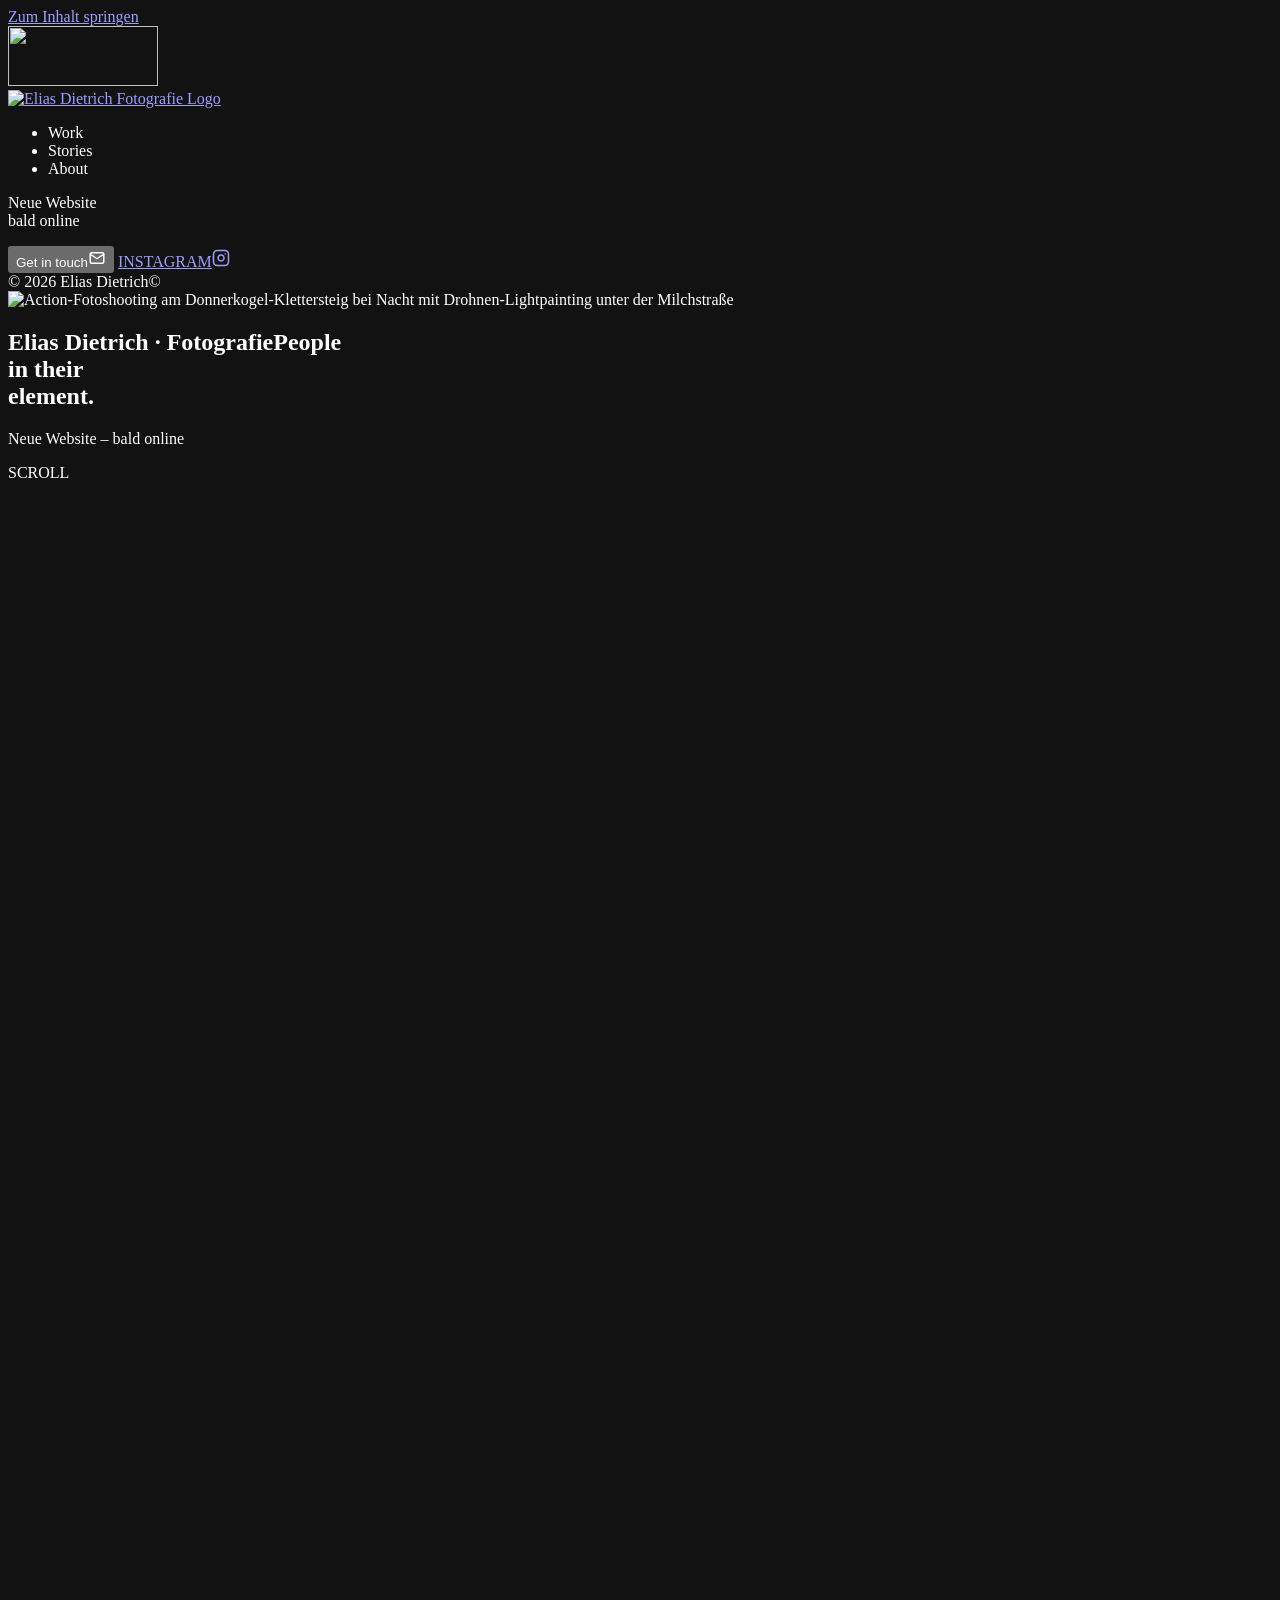
==== commit da26d839: "Add files via upload teaser online 01" ====
--- a/index.html
+++ b/index.html
@@ -1,417 +1,601 @@
 <!DOCTYPE html>
-<html lang="de">
+<html lang="de-AT">
 <head>
-<meta charset="UTF-8">
-<meta name="viewport" content="width=device-width, initial-scale=1">
-<title>Elias Dietrich – Fotograf in Linz</title>
-<meta name="description" content="Elias Dietrich – Fotograf in Linz: Portraits, Business & Familienfotografie. Kreative, emotionale Bilder, die den Menschen in den Mittelpunkt stellen.">
-<link rel="icon" href="favicon.ico" type="image/x-icon">
+<meta charset="utf-8">
+<meta name="viewport" content="width=device-width, initial-scale=1, viewport-fit=cover">
+<title>Elias Dietrich – Fotografie | Action, Sport &amp; People</title>
+<meta name="description" content="Elias Dietrich – Fotografie: Action, Sport &amp; People im Sport-Editorial-Stil. Gezielte Lichtsetzung, Menschen in ihrem Element. Neue Website bald online.">
+<meta name="robots" content="index, follow, max-image-preview:large, max-snippet:-1, max-video-preview:-1">
+<meta name="author" content="Elias Frederic Dietrich">
+<meta name="theme-color" content="#333333">
+<meta name="color-scheme" content="dark">
+<link rel="canonical" href="https://eliasdietrich.at/">
+<link rel="icon" href="assets/favicon.png" type="image/png">
+<link rel="apple-touch-icon" href="assets/favicon.png">
+<link rel="manifest" href="site.webmanifest">
+<link rel="preload" href="fonts/archivo.woff2" as="font" type="font/woff2" crossorigin>
+<link rel="preload" href="fonts/inter.woff2" as="font" type="font/woff2" crossorigin>
+<link rel="stylesheet" href="css/style.css">
+<meta name="geo.region" content="AT-4"><meta name="geo.placename" content="Linz">
+<meta property="og:type" content="website"><meta property="og:site_name" content="Elias Dietrich Fotografie"><meta property="og:locale" content="de_AT">
+<meta property="og:title" content="Elias Dietrich – Fotografie | Action, Sport &amp; People"><meta property="og:description" content="Elias Dietrich – Fotografie: Action, Sport &amp; People im Sport-Editorial-Stil. Gezielte Lichtsetzung, Menschen in ihrem Element. Neue Website bald online."><meta property="og:url" content="https://eliasdietrich.at/">
+<meta property="og:image" content="https://eliasdietrich.at/og-image.jpg"><meta property="og:image:width" content="1200"><meta property="og:image:height" content="630"><meta property="og:image:alt" content="Elias Dietrich – Fotografie: People in their element.">
+<meta name="twitter:card" content="summary_large_image"><meta name="twitter:title" content="Elias Dietrich – Fotografie | Action, Sport &amp; People"><meta name="twitter:description" content="Elias Dietrich – Fotografie: Action, Sport &amp; People im Sport-Editorial-Stil. Gezielte Lichtsetzung, Menschen in ihrem Element. Neue Website bald online."><meta name="twitter:image" content="https://eliasdietrich.at/og-image.jpg">
+<link rel="preload" href="assets/donnerkogel-klettersteig-elias-dietrich.jpg" as="image" fetchpriority="high">
+<script type="application/ld+json">{
+ "@context": "https://schema.org",
+ "@graph": [
+  {
+   "@type": "WebSite",
+   "@id": "https://eliasdietrich.at/#website",
+   "url": "https://eliasdietrich.at/",
+   "name": "Elias Dietrich Fotografie",
+   "inLanguage": "de-AT",
+   "publisher": {
+    "@id": "https://eliasdietrich.at/#business"
+   }
+  },
+  {
+   "@type": "WebPage",
+   "@id": "https://eliasdietrich.at/#webpage",
+   "url": "https://eliasdietrich.at/",
+   "name": "Elias Dietrich – Fotografie",
+   "isPartOf": {
+    "@id": "https://eliasdietrich.at/#website"
+   },
+   "about": {
+    "@id": "https://eliasdietrich.at/#business"
+   },
+   "inLanguage": "de-AT",
+   "primaryImageOfPage": {
+    "@id": "https://eliasdietrich.at/#hero"
+   }
+  },
+  {
+   "@type": "Person",
+   "@id": "https://eliasdietrich.at/#elias",
+   "name": "Elias Frederic Dietrich",
+   "alternateName": "Elias Dietrich",
+   "jobTitle": "Fotograf",
+   "url": "https://eliasdietrich.at/",
+   "email": "kontakt@eliasdietrich.at",
+   "telephone": "+43 670 4033146",
+   "address": {
+    "@type": "PostalAddress",
+    "addressLocality": "Linz",
+    "addressRegion": "Oberösterreich",
+    "addressCountry": "AT"
+   },
+   "sameAs": [
+    "https://www.instagram.com/elias.f.dietrich/"
+   ],
+   "knowsAbout": [
+    "Actionfotografie",
+    "Sportfotografie",
+    "People-Fotografie",
+    "Sport-Editorial",
+    "Lichtsetzung"
+   ]
+  },
+  {
+   "@type": "ProfessionalService",
+   "@id": "https://eliasdietrich.at/#business",
+   "name": "Elias Dietrich Fotografie",
+   "description": "Action-, Sport- und People-Fotografie im Sport-Editorial-Stil mit gezielter Lichtsetzung.",
+   "url": "https://eliasdietrich.at/",
+   "logo": "https://eliasdietrich.at/assets/logo.png",
+   "image": "https://eliasdietrich.at/og-image.jpg",
+   "telephone": "+43 670 4033146",
+   "email": "kontakt@eliasdietrich.at",
+   "address": {
+    "@type": "PostalAddress",
+    "addressLocality": "Linz",
+    "addressRegion": "Oberösterreich",
+    "addressCountry": "AT"
+   },
+   "areaServed": [
+    {
+     "@type": "City",
+     "name": "Linz"
+    },
+    {
+     "@type": "AdministrativeArea",
+     "name": "Oberösterreich"
+    },
+    {
+     "@type": "Country",
+     "name": "Österreich"
+    }
+   ],
+   "priceRange": "$$",
+   "founder": {
+    "@id": "https://eliasdietrich.at/#elias"
+   },
+   "sameAs": [
+    "https://www.instagram.com/elias.f.dietrich/"
+   ],
+   "hasOfferCatalog": {
+    "@type": "OfferCatalog",
+    "name": "Fotografie-Leistungen",
+    "itemListElement": [
+     {
+      "@type": "Offer",
+      "itemOffered": {
+       "@type": "Service",
+       "name": "Actionfotografie",
+       "provider": {
+        "@id": "https://eliasdietrich.at/#business"
+       }
+      }
+     },
+     {
+      "@type": "Offer",
+      "itemOffered": {
+       "@type": "Service",
+       "name": "Sportfotografie",
+       "provider": {
+        "@id": "https://eliasdietrich.at/#business"
+       }
+      }
+     },
+     {
+      "@type": "Offer",
+      "itemOffered": {
+       "@type": "Service",
+       "name": "People-Fotografie",
+       "provider": {
+        "@id": "https://eliasdietrich.at/#business"
+       }
+      }
+     },
+     {
+      "@type": "Offer",
+      "itemOffered": {
+       "@type": "Service",
+       "name": "Sport-Editorial-Fotografie",
+       "provider": {
+        "@id": "https://eliasdietrich.at/#business"
+       }
+      }
+     }
+    ]
+   }
+  },
+  {
+   "@type": "ImageGallery",
+   "@id": "https://eliasdietrich.at/#galerie",
+   "name": "Aktuelle Arbeiten – Elias Dietrich Fotografie",
+   "isPartOf": {
+    "@id": "https://eliasdietrich.at/#webpage"
+   },
+   "author": {
+    "@id": "https://eliasdietrich.at/#elias"
+   },
+   "image": [
+    {
+     "@type": "ImageObject",
+     "contentUrl": "https://eliasdietrich.at/assets/via-ferrata-fotoshooting-elias-dietrich.jpg",
+     "url": "https://eliasdietrich.at/assets/via-ferrata-fotoshooting-elias-dietrich.jpg",
+     "thumbnailUrl": "https://eliasdietrich.at/assets/thumbs/via-ferrata-fotoshooting-elias-dietrich-600.jpg",
+     "name": "Kletterer mit rotem Licht auf der Himmelsleiter am Donnerkogel-Klettersteig bei Nacht unter Sternenhimmel",
+     "caption": "Kletterer mit rotem Licht auf der Himmelsleiter am Donnerkogel-Klettersteig bei Nacht unter Sternenhimmel",
+     "description": "Kletterer mit rotem Licht auf der Himmelsleiter am Donnerkogel-Klettersteig bei Nacht unter Sternenhimmel",
+     "width": 2560,
+     "height": 1706,
+     "creator": {
+      "@id": "https://eliasdietrich.at/#elias"
+     },
+     "creditText": "Elias Dietrich",
+     "copyrightNotice": "© Elias Dietrich",
+     "acquireLicensePage": "https://eliasdietrich.at/#kontakt",
+     "inLanguage": "de"
+    },
+    {
+     "@type": "ImageObject",
+     "contentUrl": "https://eliasdietrich.at/assets/lehaci-action-fotoshooting-dietrich.jpg",
+     "url": "https://eliasdietrich.at/assets/lehaci-action-fotoshooting-dietrich.jpg",
+     "thumbnailUrl": "https://eliasdietrich.at/assets/thumbs/lehaci-action-fotoshooting-dietrich-600.jpg",
+     "name": "Kanutin Adriana Lehaci im Kajak mit hoch aufspritzendem Wasser",
+     "caption": "Kanutin Adriana Lehaci im Kajak mit hoch aufspritzendem Wasser, Action-Fotoshooting von Elias Dietrich",
+     "description": "Kanutin Adriana Lehaci im Kajak mit hoch aufspritzendem Wasser, Action-Fotoshooting von Elias Dietrich",
+     "width": 1920,
+     "height": 2560,
+     "creator": {
+      "@id": "https://eliasdietrich.at/#elias"
+     },
+     "creditText": "Elias Dietrich",
+     "copyrightNotice": "© Elias Dietrich",
+     "acquireLicensePage": "https://eliasdietrich.at/#kontakt",
+     "inLanguage": "de"
+    },
+    {
+     "@type": "ImageObject",
+     "contentUrl": "https://eliasdietrich.at/assets/surf-fotoshooting-elias-dietrich.jpg",
+     "url": "https://eliasdietrich.at/assets/surf-fotoshooting-elias-dietrich.jpg",
+     "thumbnailUrl": "https://eliasdietrich.at/assets/thumbs/surf-fotoshooting-elias-dietrich-600.jpg",
+     "name": "Surfer mit Surfboard und Shaka-Geste am Strand",
+     "caption": "Surfer mit Surfboard und Shaka-Geste am Strand, Surf-Fotoshooting mit Lorenz Dietrich",
+     "description": "Surfer mit Surfboard und Shaka-Geste am Strand, Surf-Fotoshooting mit Lorenz Dietrich",
+     "width": 1920,
+     "height": 2560,
+     "creator": {
+      "@id": "https://eliasdietrich.at/#elias"
+     },
+     "creditText": "Elias Dietrich",
+     "copyrightNotice": "© Elias Dietrich",
+     "acquireLicensePage": "https://eliasdietrich.at/#kontakt",
+     "inLanguage": "de"
+    },
+    {
+     "@type": "ImageObject",
+     "contentUrl": "https://eliasdietrich.at/assets/klettertour-foto-elias-dietrich.jpg",
+     "url": "https://eliasdietrich.at/assets/klettertour-foto-elias-dietrich.jpg",
+     "thumbnailUrl": "https://eliasdietrich.at/assets/thumbs/klettertour-foto-elias-dietrich-600.jpg",
+     "name": "Kletterer in oranger Jacke auf einem Grat am Klettersteig",
+     "caption": "Kletterer in oranger Jacke auf einem Grat am Klettersteig, Vogelperspektive auf steile Felswand",
+     "description": "Kletterer in oranger Jacke auf einem Grat am Klettersteig, Vogelperspektive auf steile Felswand",
+     "width": 2560,
+     "height": 1920,
+     "creator": {
+      "@id": "https://eliasdietrich.at/#elias"
+     },
+     "creditText": "Elias Dietrich",
+     "copyrightNotice": "© Elias Dietrich",
+     "acquireLicensePage": "https://eliasdietrich.at/#kontakt",
+     "inLanguage": "de"
+    },
+    {
+     "@type": "ImageObject",
+     "contentUrl": "https://eliasdietrich.at/assets/outdoor-fotoshooting-kelvin-addai.jpg",
+     "url": "https://eliasdietrich.at/assets/outdoor-fotoshooting-kelvin-addai.jpg",
+     "thumbnailUrl": "https://eliasdietrich.at/assets/thumbs/outdoor-fotoshooting-kelvin-addai-600.jpg",
+     "name": "Kelvin Addai kniet im flachen Fluss",
+     "caption": "Kelvin Addai kniet im flachen Fluss, Outdoor-Porträt im Sport-Editorial-Stil",
+     "description": "Kelvin Addai kniet im flachen Fluss, Outdoor-Porträt im Sport-Editorial-Stil",
+     "width": 2560,
+     "height": 1706,
+     "creator": {
+      "@id": "https://eliasdietrich.at/#elias"
+     },
+     "creditText": "Elias Dietrich",
+     "copyrightNotice": "© Elias Dietrich",
+     "acquireLicensePage": "https://eliasdietrich.at/#kontakt",
+     "inLanguage": "de"
+    },
+    {
+     "@type": "ImageObject",
+     "contentUrl": "https://eliasdietrich.at/assets/viaferrata-action-fotografie-elias-dietrich.jpg",
+     "url": "https://eliasdietrich.at/assets/viaferrata-action-fotografie-elias-dietrich.jpg",
+     "thumbnailUrl": "https://eliasdietrich.at/assets/thumbs/viaferrata-action-fotografie-elias-dietrich-600.jpg",
+     "name": "Person in blauer Jacke klettert in einer steilen Felswand",
+     "caption": "Person in blauer Jacke klettert in einer steilen Felswand, Action-Fotografie von oben",
+     "description": "Person in blauer Jacke klettert in einer steilen Felswand, Action-Fotografie von oben",
+     "width": 1920,
+     "height": 2560,
+     "creator": {
+      "@id": "https://eliasdietrich.at/#elias"
+     },
+     "creditText": "Elias Dietrich",
+     "copyrightNotice": "© Elias Dietrich",
+     "acquireLicensePage": "https://eliasdietrich.at/#kontakt",
+     "inLanguage": "de"
+    },
+    {
+     "@type": "ImageObject",
+     "contentUrl": "https://eliasdietrich.at/assets/drohne-fotoshooting-adriana-lehaci.jpg",
+     "url": "https://eliasdietrich.at/assets/drohne-fotoshooting-adriana-lehaci.jpg",
+     "thumbnailUrl": "https://eliasdietrich.at/assets/thumbs/drohne-fotoshooting-adriana-lehaci-600.jpg",
+     "name": "Luftaufnahme: Kanutin Adriana Lehaci im Leoparden-Kajak auf dunklem Wasser",
+     "caption": "Luftaufnahme: Kanutin Adriana Lehaci im Leoparden-Kajak auf dunklem Wasser, Drohnen-Fotoshooting",
+     "description": "Luftaufnahme: Kanutin Adriana Lehaci im Leoparden-Kajak auf dunklem Wasser, Drohnen-Fotoshooting",
+     "width": 2560,
+     "height": 1920,
+     "creator": {
+      "@id": "https://eliasdietrich.at/#elias"
+     },
+     "creditText": "Elias Dietrich",
+     "copyrightNotice": "© Elias Dietrich",
+     "acquireLicensePage": "https://eliasdietrich.at/#kontakt",
+     "inLanguage": "de"
+    },
+    {
+     "@type": "ImageObject",
+     "contentUrl": "https://eliasdietrich.at/assets/adriana-lehaci-sport-fotoshooting-elias-dietrich.jpg",
+     "url": "https://eliasdietrich.at/assets/adriana-lehaci-sport-fotoshooting-elias-dietrich.jpg",
+     "thumbnailUrl": "https://eliasdietrich.at/assets/thumbs/adriana-lehaci-sport-fotoshooting-elias-dietrich-600.jpg",
+     "name": "Kanutin Adriana Lehaci mit Paddel am Steg vor glitzerndem See",
+     "caption": "Kanutin Adriana Lehaci mit Paddel am Steg vor glitzerndem See, Sport-Porträt von Elias Dietrich",
+     "description": "Kanutin Adriana Lehaci mit Paddel am Steg vor glitzerndem See, Sport-Porträt von Elias Dietrich",
+     "width": 1920,
+     "height": 2560,
+     "creator": {
+      "@id": "https://eliasdietrich.at/#elias"
+     },
+     "creditText": "Elias Dietrich",
+     "copyrightNotice": "© Elias Dietrich",
+     "acquireLicensePage": "https://eliasdietrich.at/#kontakt",
+     "inLanguage": "de"
+    },
+    {
+     "@type": "ImageObject",
+     "contentUrl": "https://eliasdietrich.at/assets/studio-fotoshooting-linz-elias-dietrich.jpg",
+     "url": "https://eliasdietrich.at/assets/studio-fotoshooting-linz-elias-dietrich.jpg",
+     "thumbnailUrl": "https://eliasdietrich.at/assets/thumbs/studio-fotoshooting-linz-elias-dietrich-600.jpg",
+     "name": "Marie Lode im Studio-Fotoshooting in Schwarzweiß",
+     "caption": "Marie Lode im Studio-Fotoshooting in Schwarzweiß, in der Hocke mit Sonnenbrille und wehenden Haaren",
+     "description": "Marie Lode im Studio-Fotoshooting in Schwarzweiß, in der Hocke mit Sonnenbrille und wehenden Haaren",
+     "width": 1706,
+     "height": 2560,
+     "creator": {
+      "@id": "https://eliasdietrich.at/#elias"
+     },
+     "creditText": "Elias Dietrich",
+     "copyrightNotice": "© Elias Dietrich",
+     "acquireLicensePage": "https://eliasdietrich.at/#kontakt",
+     "inLanguage": "de"
+    },
+    {
+     "@type": "ImageObject",
+     "contentUrl": "https://eliasdietrich.at/assets/bergsteigen-fotoshooting-elias-dietrich.jpg",
+     "url": "https://eliasdietrich.at/assets/bergsteigen-fotoshooting-elias-dietrich.jpg",
+     "thumbnailUrl": "https://eliasdietrich.at/assets/thumbs/bergsteigen-fotoshooting-elias-dietrich-600.jpg",
+     "name": "Person in oranger Jacke klettert am Stahlseil eines Klettersteigs",
+     "caption": "Person in oranger Jacke klettert am Stahlseil eines Klettersteigs, Vogelperspektive ins Tal",
+     "description": "Person in oranger Jacke klettert am Stahlseil eines Klettersteigs, Vogelperspektive ins Tal",
+     "width": 2560,
+     "height": 1920,
+     "creator": {
+      "@id": "https://eliasdietrich.at/#elias"
+     },
+     "creditText": "Elias Dietrich",
+     "copyrightNotice": "© Elias Dietrich",
+     "acquireLicensePage": "https://eliasdietrich.at/#kontakt",
+     "inLanguage": "de"
+    },
+    {
+     "@type": "ImageObject",
+     "contentUrl": "https://eliasdietrich.at/assets/rennrad-fotoshooting-elias-dietrich.jpg",
+     "url": "https://eliasdietrich.at/assets/rennrad-fotoshooting-elias-dietrich.jpg",
+     "thumbnailUrl": "https://eliasdietrich.at/assets/thumbs/rennrad-fotoshooting-elias-dietrich-600.jpg",
+     "name": "Rennradfahrer in Aeroposition im Abendlicht mit Bewegungsunschärfe",
+     "caption": "Rennradfahrer in Aeroposition im Abendlicht mit Bewegungsunschärfe, Rennrad-Fotoshooting",
+     "description": "Rennradfahrer in Aeroposition im Abendlicht mit Bewegungsunschärfe, Rennrad-Fotoshooting",
+     "width": 2560,
+     "height": 1706,
+     "creator": {
+      "@id": "https://eliasdietrich.at/#elias"
+     },
+     "creditText": "Elias Dietrich",
+     "copyrightNotice": "© Elias Dietrich",
+     "acquireLicensePage": "https://eliasdietrich.at/#kontakt",
+     "inLanguage": "de"
+    },
+    {
+     "@type": "ImageObject",
+     "contentUrl": "https://eliasdietrich.at/assets/klettersteig-postalm-elias-dietrich.jpg",
+     "url": "https://eliasdietrich.at/assets/klettersteig-postalm-elias-dietrich.jpg",
+     "thumbnailUrl": "https://eliasdietrich.at/assets/thumbs/klettersteig-postalm-elias-dietrich-600.jpg",
+     "name": "Kletterer in einer dunklen Felsschlucht am Klettersteig auf der Postalm",
+     "caption": "Kletterer in einer dunklen Felsschlucht am Klettersteig auf der Postalm, Action-Fotografie",
+     "description": "Kletterer in einer dunklen Felsschlucht am Klettersteig auf der Postalm, Action-Fotografie",
+     "width": 1920,
+     "height": 2560,
+     "creator": {
+      "@id": "https://eliasdietrich.at/#elias"
+     },
+     "creditText": "Elias Dietrich",
+     "copyrightNotice": "© Elias Dietrich",
+     "acquireLicensePage": "https://eliasdietrich.at/#kontakt",
+     "inLanguage": "de"
+    },
+    {
+     "@type": "ImageObject",
+     "contentUrl": "https://eliasdietrich.at/assets/cornwall-sunrise-elias-dietrich.jpg",
+     "url": "https://eliasdietrich.at/assets/cornwall-sunrise-elias-dietrich.jpg",
+     "thumbnailUrl": "https://eliasdietrich.at/assets/thumbs/cornwall-sunrise-elias-dietrich-600.jpg",
+     "name": "Silhouette mit erhobenen Armen auf einer Klippe bei Sonnenaufgang in Cornwall",
+     "caption": "Silhouette mit erhobenen Armen auf einer Klippe bei Sonnenaufgang in Cornwall",
+     "description": "Silhouette mit erhobenen Armen auf einer Klippe bei Sonnenaufgang in Cornwall",
+     "width": 2560,
+     "height": 1920,
+     "creator": {
+      "@id": "https://eliasdietrich.at/#elias"
+     },
+     "creditText": "Elias Dietrich",
+     "copyrightNotice": "© Elias Dietrich",
+     "acquireLicensePage": "https://eliasdietrich.at/#kontakt",
+     "inLanguage": "de"
+    },
+    {
+     "@type": "ImageObject",
+     "contentUrl": "https://eliasdietrich.at/assets/kelvin-addai-portrait-fotoshooting-elias-dietrich.jpg",
+     "url": "https://eliasdietrich.at/assets/kelvin-addai-portrait-fotoshooting-elias-dietrich.jpg",
+     "thumbnailUrl": "https://eliasdietrich.at/assets/thumbs/kelvin-addai-portrait-fotoshooting-elias-dietrich-600.jpg",
+     "name": "Fine-Art-Porträt von Kelvin Addai in Schwarzweiß mit Schiebermütze",
+     "caption": "Fine-Art-Porträt von Kelvin Addai in Schwarzweiß mit Schiebermütze, Kontrast und gezielter Lichtsetzung",
+     "description": "Fine-Art-Porträt von Kelvin Addai in Schwarzweiß mit Schiebermütze, Kontrast und gezielter Lichtsetzung",
+     "width": 2560,
+     "height": 1706,
+     "creator": {
+      "@id": "https://eliasdietrich.at/#elias"
+     },
+     "creditText": "Elias Dietrich",
+     "copyrightNotice": "© Elias Dietrich",
+     "acquireLicensePage": "https://eliasdietrich.at/#kontakt",
+     "inLanguage": "de"
+    },
+    {
+     "@type": "ImageObject",
+     "contentUrl": "https://eliasdietrich.at/assets/via-ferrata-postalm-elias-dietrich.jpg",
+     "url": "https://eliasdietrich.at/assets/via-ferrata-postalm-elias-dietrich.jpg",
+     "thumbnailUrl": "https://eliasdietrich.at/assets/thumbs/via-ferrata-postalm-elias-dietrich-600.jpg",
+     "name": "Klettersteiggeher mit weißem Helm blickt in die Kamera",
+     "caption": "Klettersteiggeher mit weißem Helm blickt in die Kamera, Porträt am Klettersteig Postalm",
+     "description": "Klettersteiggeher mit weißem Helm blickt in die Kamera, Porträt am Klettersteig Postalm",
+     "width": 2560,
+     "height": 1920,
+     "creator": {
+      "@id": "https://eliasdietrich.at/#elias"
+     },
+     "creditText": "Elias Dietrich",
+     "copyrightNotice": "© Elias Dietrich",
+     "acquireLicensePage": "https://eliasdietrich.at/#kontakt",
+     "inLanguage": "de"
+    },
+    {
+     "@type": "ImageObject",
+     "contentUrl": "https://eliasdietrich.at/assets/studio-fotoshooting-elias-dietrich.jpg",
+     "url": "https://eliasdietrich.at/assets/studio-fotoshooting-elias-dietrich.jpg",
+     "thumbnailUrl": "https://eliasdietrich.at/assets/thumbs/studio-fotoshooting-elias-dietrich-600.jpg",
+     "name": "Marie Lode im Studio-Fotoshooting in Schwarzweiß",
+     "caption": "Marie Lode im Studio-Fotoshooting in Schwarzweiß, Hand am Kinn vor hellem Hintergrund",
+     "description": "Marie Lode im Studio-Fotoshooting in Schwarzweiß, Hand am Kinn vor hellem Hintergrund",
+     "width": 1706,
+     "height": 2560,
+     "creator": {
+      "@id": "https://eliasdietrich.at/#elias"
+     },
+     "creditText": "Elias Dietrich",
+     "copyrightNotice": "© Elias Dietrich",
+     "acquireLicensePage": "https://eliasdietrich.at/#kontakt",
+     "inLanguage": "de"
+    },
+    {
+     "@type": "ImageObject",
+     "contentUrl": "https://eliasdietrich.at/assets/klettersteig-fotoshooting-dietrich.jpg",
+     "url": "https://eliasdietrich.at/assets/klettersteig-fotoshooting-dietrich.jpg",
+     "thumbnailUrl": "https://eliasdietrich.at/assets/thumbs/klettersteig-fotoshooting-dietrich-600.jpg",
+     "name": "Person in blauer Jacke sichert sich am Stahlseil eines Klettersteigs",
+     "caption": "Person in blauer Jacke sichert sich am Stahlseil eines Klettersteigs, Aufnahme von oben",
+     "description": "Person in blauer Jacke sichert sich am Stahlseil eines Klettersteigs, Aufnahme von oben",
+     "width": 2560,
+     "height": 1920,
+     "creator": {
+      "@id": "https://eliasdietrich.at/#elias"
+     },
+     "creditText": "Elias Dietrich",
+     "copyrightNotice": "© Elias Dietrich",
+     "acquireLicensePage": "https://eliasdietrich.at/#kontakt",
+     "inLanguage": "de"
+    },
+    {
+     "@type": "ImageObject",
+     "contentUrl": "https://eliasdietrich.at/assets/adriana-lehaci-sport-portrait-dietrich.jpg",
+     "url": "https://eliasdietrich.at/assets/adriana-lehaci-sport-portrait-dietrich.jpg",
+     "thumbnailUrl": "https://eliasdietrich.at/assets/thumbs/adriana-lehaci-sport-portrait-dietrich-600.jpg",
+     "name": "Kanutin Adriana Lehaci im Leoparden-Kajak beim Paddelschlag im Gegenlicht",
+     "caption": "Kanutin Adriana Lehaci im Leoparden-Kajak beim Paddelschlag im Gegenlicht, Sport-Porträt",
+     "description": "Kanutin Adriana Lehaci im Leoparden-Kajak beim Paddelschlag im Gegenlicht, Sport-Porträt",
+     "width": 1920,
+     "height": 2560,
+     "creator": {
+      "@id": "https://eliasdietrich.at/#elias"
+     },
+     "creditText": "Elias Dietrich",
+     "copyrightNotice": "© Elias Dietrich",
+     "acquireLicensePage": "https://eliasdietrich.at/#kontakt",
+     "inLanguage": "de"
+    }
+   ]
+  },
+  {
+   "@type": "ImageObject",
+   "contentUrl": "https://eliasdietrich.at/assets/donnerkogel-klettersteig-elias-dietrich.jpg",
+   "url": "https://eliasdietrich.at/assets/donnerkogel-klettersteig-elias-dietrich.jpg",
+   "name": "Action-Fotoshooting am Donnerkogel-Klettersteig",
+   "caption": "Action-Fotoshooting am Donnerkogel-Klettersteig bei Nacht mit Drohnen-Lightpainting unter der Milchstraße",
+   "description": "Action-Fotoshooting am Donnerkogel-Klettersteig bei Nacht mit Drohnen-Lightpainting unter der Milchstraße",
+   "creator": {
+    "@id": "https://eliasdietrich.at/#elias"
+   },
+   "creditText": "Elias Dietrich",
+   "copyrightNotice": "© Elias Dietrich",
+   "acquireLicensePage": "https://eliasdietrich.at/#kontakt",
+   "inLanguage": "de",
+   "representativeOfPage": true,
+   "@id": "https://eliasdietrich.at/#hero"
+  }
+ ]
+}</script>
+</head>
+<body class="is-teaser">
+<a class="skip-link" href="#main-content">Zum Inhalt springen</a>
+<div id="global-preloader" aria-hidden="true"><img src="assets/logo.png" alt="" class="preloader-logo" width="150" height="60"></div>
+<div class="site">
+<aside class="sidebar">
+  <div>
+    <div class="logo-mark"><a href="index.html" class="logo-link" aria-label="Elias Dietrich Fotografie – Startseite"><img src="assets/logo.png" alt="Elias Dietrich Fotografie Logo" class="site-logo" width="150" height="60"></a></div>
+    <nav class="nav-main" aria-label="Kommende Bereiche"><ul>
+      <li><span class="nav-soon">Work</span></li><li><span class="nav-soon">Stories</span></li><li><span class="nav-soon">About</span></li>
+    </ul><p class="nav-note">Neue Website <br>bald online</p></nav>
+  </div>
+  <div class="sidebar-bottom">
+    <button class="get-in-touch" id="open-contact" type="button" aria-haspopup="dialog"><span class="contact-text">Get in touch</span><span class="contact-icon"><svg viewBox="0 0 24 24" width="18" height="18" fill="none" stroke="currentColor" stroke-width="2" stroke-linecap="round" stroke-linejoin="round" aria-hidden="true"><rect x="3" y="5" width="18" height="14" rx="2"/><path d="m3 7 9 6 9-6"/></svg></span></button>
+    <a href="https://www.instagram.com/elias.f.dietrich/" target="_blank" rel="noopener me" class="instagram-link" aria-label="Elias Dietrich auf Instagram"><span class="ig-full">INSTAGRAM</span><span class="ig-icon"><svg viewBox="0 0 24 24" width="18" height="18" fill="none" stroke="currentColor" stroke-width="2" stroke-linecap="round" stroke-linejoin="round" aria-hidden="true"><rect x="2" y="2" width="20" height="20" rx="5"/><path d="M16 11.37A4 4 0 1 1 12.63 8 4 4 0 0 1 16 11.37z"/><line x1="17.5" y1="6.5" x2="17.51" y2="6.5"/></svg></span></a>
+    <div class="copyright"><span class="copy-full">© 2026 Elias Dietrich</span><span class="copy-short">©</span></div>
+  </div>
+</aside>
+<main class="main" id="main-content">
+  <section class="hero has-bg" aria-labelledby="hero-title">
+    <img class="hero-bg" src="assets/donnerkogel-klettersteig-elias-dietrich.jpg" alt="Action-Fotoshooting am Donnerkogel-Klettersteig bei Nacht mit Drohnen-Lightpainting unter der Milchstraße" fetchpriority="high" decoding="async">
+    <h1 id="hero-title"><span class="hero-kicker">Elias Dietrich · Fotografie</span><span class="hero-claim">People<br>in their<br>element.</span></h1>
+    <p class="hero-soon"><span class="dot"></span>Neue Website – bald online</p>
+  </section>
+  <div class="scroll-indicator" id="global-scroll-indicator" aria-hidden="true"><span class="scroll-text">SCROLL</span></div>
 
-<!-- OG META -->
-<meta property="og:title" content="Elias Dietrich – Fotograf in Linz">
-<meta property="og:description" content="Fotografie in Linz: Portraits, Business & Familienfotografie. Kreative, emotionale Bilder.">
-<meta property="og:type" content="website">
-<meta property="og:url" content="https://www.eliasdietrich.at">
-<meta property="og:image" content="https://www.eliasdietrich.at/og-image.jpg">
+  <div class="grid-wrap"><section class="work-grid hero-photos-grid" id="galerie" aria-label="Aktuelle Arbeiten von Elias Dietrich">
+    <figure class="work-item is-landscape"><a href="assets/via-ferrata-fotoshooting-elias-dietrich.jpg" class="work-item-link" aria-label="Foto vergrößern: Kletterer mit rotem Licht auf der Himmelsleiter am Donnerkogel-Klettersteig bei Nacht unter Sternenhimmel"><div class="work-image-wrap"><img src="assets/via-ferrata-fotoshooting-elias-dietrich.jpg" srcset="assets/thumbs/via-ferrata-fotoshooting-elias-dietrich-600.jpg 600w, assets/thumbs/via-ferrata-fotoshooting-elias-dietrich-1200.jpg 1200w, assets/via-ferrata-fotoshooting-elias-dietrich.jpg 2560w" sizes="(max-width:768px) calc(100vw - 76px), (min-width:1400px) calc((100vw - 250px)/2), calc((100vw - 230px)*2/3)" width="2560" height="1706" alt="Kletterer mit rotem Licht auf der Himmelsleiter am Donnerkogel-Klettersteig bei Nacht unter Sternenhimmel" decoding="async"></div></a></figure>
+    <figure class="work-item"><a href="assets/lehaci-action-fotoshooting-dietrich.jpg" class="work-item-link" aria-label="Foto vergrößern: Kanutin Adriana Lehaci im Kajak mit hoch aufspritzendem Wasser, Action-Fotoshooting von Elias Dietrich"><div class="work-image-wrap"><img src="assets/lehaci-action-fotoshooting-dietrich.jpg" srcset="assets/thumbs/lehaci-action-fotoshooting-dietrich-600.jpg 600w, assets/thumbs/lehaci-action-fotoshooting-dietrich-1200.jpg 1200w, assets/lehaci-action-fotoshooting-dietrich.jpg 1920w" sizes="(max-width:768px) calc(100vw - 76px), (min-width:1400px) calc((100vw - 250px)/4), calc((100vw - 230px)/3)" width="1920" height="2560" alt="Kanutin Adriana Lehaci im Kajak mit hoch aufspritzendem Wasser, Action-Fotoshooting von Elias Dietrich" decoding="async"></div></a></figure>
+    <figure class="work-item"><a href="assets/surf-fotoshooting-elias-dietrich.jpg" class="work-item-link" aria-label="Foto vergrößern: Surfer mit Surfboard und Shaka-Geste am Strand, Surf-Fotoshooting mit Lorenz Dietrich"><div class="work-image-wrap"><img src="assets/surf-fotoshooting-elias-dietrich.jpg" srcset="assets/thumbs/surf-fotoshooting-elias-dietrich-600.jpg 600w, assets/thumbs/surf-fotoshooting-elias-dietrich-1200.jpg 1200w, assets/surf-fotoshooting-elias-dietrich.jpg 1920w" sizes="(max-width:768px) calc(100vw - 76px), (min-width:1400px) calc((100vw - 250px)/4), calc((100vw - 230px)/3)" width="1920" height="2560" alt="Surfer mit Surfboard und Shaka-Geste am Strand, Surf-Fotoshooting mit Lorenz Dietrich" decoding="async"></div></a></figure>
+    <figure class="work-item is-landscape"><a href="assets/klettertour-foto-elias-dietrich.jpg" class="work-item-link" aria-label="Foto vergrößern: Kletterer in oranger Jacke auf einem Grat am Klettersteig, Vogelperspektive auf steile Felswand"><div class="work-image-wrap"><img src="assets/klettertour-foto-elias-dietrich.jpg" srcset="assets/thumbs/klettertour-foto-elias-dietrich-600.jpg 600w, assets/thumbs/klettertour-foto-elias-dietrich-1200.jpg 1200w, assets/klettertour-foto-elias-dietrich.jpg 2560w" sizes="(max-width:768px) calc(100vw - 76px), (min-width:1400px) calc((100vw - 250px)/2), calc((100vw - 230px)*2/3)" width="2560" height="1920" alt="Kletterer in oranger Jacke auf einem Grat am Klettersteig, Vogelperspektive auf steile Felswand" decoding="async"></div></a></figure>
+    <figure class="work-item is-landscape"><a href="assets/outdoor-fotoshooting-kelvin-addai.jpg" class="work-item-link" aria-label="Foto vergrößern: Kelvin Addai kniet im flachen Fluss, Outdoor-Porträt im Sport-Editorial-Stil"><div class="work-image-wrap"><img src="assets/outdoor-fotoshooting-kelvin-addai.jpg" srcset="assets/thumbs/outdoor-fotoshooting-kelvin-addai-600.jpg 600w, assets/thumbs/outdoor-fotoshooting-kelvin-addai-1200.jpg 1200w, assets/outdoor-fotoshooting-kelvin-addai.jpg 2560w" sizes="(max-width:768px) calc(100vw - 76px), (min-width:1400px) calc((100vw - 250px)/2), calc((100vw - 230px)*2/3)" width="2560" height="1706" alt="Kelvin Addai kniet im flachen Fluss, Outdoor-Porträt im Sport-Editorial-Stil" loading="lazy" decoding="async"></div></a></figure>
+    <figure class="work-item"><a href="assets/viaferrata-action-fotografie-elias-dietrich.jpg" class="work-item-link" aria-label="Foto vergrößern: Person in blauer Jacke klettert in einer steilen Felswand, Action-Fotografie von oben"><div class="work-image-wrap"><img src="assets/viaferrata-action-fotografie-elias-dietrich.jpg" srcset="assets/thumbs/viaferrata-action-fotografie-elias-dietrich-600.jpg 600w, assets/thumbs/viaferrata-action-fotografie-elias-dietrich-1200.jpg 1200w, assets/viaferrata-action-fotografie-elias-dietrich.jpg 1920w" sizes="(max-width:768px) calc(100vw - 76px), (min-width:1400px) calc((100vw - 250px)/4), calc((100vw - 230px)/3)" width="1920" height="2560" alt="Person in blauer Jacke klettert in einer steilen Felswand, Action-Fotografie von oben" loading="lazy" decoding="async"></div></a></figure>
+    <figure class="work-item is-landscape"><a href="assets/drohne-fotoshooting-adriana-lehaci.jpg" class="work-item-link" aria-label="Foto vergrößern: Luftaufnahme: Kanutin Adriana Lehaci im Leoparden-Kajak auf dunklem Wasser, Drohnen-Fotoshooting"><div class="work-image-wrap"><img src="assets/drohne-fotoshooting-adriana-lehaci.jpg" srcset="assets/thumbs/drohne-fotoshooting-adriana-lehaci-600.jpg 600w, assets/thumbs/drohne-fotoshooting-adriana-lehaci-1200.jpg 1200w, assets/drohne-fotoshooting-adriana-lehaci.jpg 2560w" sizes="(max-width:768px) calc(100vw - 76px), (min-width:1400px) calc((100vw - 250px)/2), calc((100vw - 230px)*2/3)" width="2560" height="1920" alt="Luftaufnahme: Kanutin Adriana Lehaci im Leoparden-Kajak auf dunklem Wasser, Drohnen-Fotoshooting" loading="lazy" decoding="async"></div></a></figure>
+    <figure class="work-item"><a href="assets/adriana-lehaci-sport-fotoshooting-elias-dietrich.jpg" class="work-item-link" aria-label="Foto vergrößern: Kanutin Adriana Lehaci mit Paddel am Steg vor glitzerndem See, Sport-Porträt von Elias Dietrich"><div class="work-image-wrap"><img src="assets/adriana-lehaci-sport-fotoshooting-elias-dietrich.jpg" srcset="assets/thumbs/adriana-lehaci-sport-fotoshooting-elias-dietrich-600.jpg 600w, assets/thumbs/adriana-lehaci-sport-fotoshooting-elias-dietrich-1200.jpg 1200w, assets/adriana-lehaci-sport-fotoshooting-elias-dietrich.jpg 1920w" sizes="(max-width:768px) calc(100vw - 76px), (min-width:1400px) calc((100vw - 250px)/4), calc((100vw - 230px)/3)" width="1920" height="2560" alt="Kanutin Adriana Lehaci mit Paddel am Steg vor glitzerndem See, Sport-Porträt von Elias Dietrich" loading="lazy" decoding="async"></div></a></figure>
+    <figure class="work-item"><a href="assets/studio-fotoshooting-linz-elias-dietrich.jpg" class="work-item-link" aria-label="Foto vergrößern: Marie Lode im Studio-Fotoshooting in Schwarzweiß, in der Hocke mit Sonnenbrille und wehenden Haaren"><div class="work-image-wrap"><img src="assets/studio-fotoshooting-linz-elias-dietrich.jpg" srcset="assets/thumbs/studio-fotoshooting-linz-elias-dietrich-600.jpg 600w, assets/thumbs/studio-fotoshooting-linz-elias-dietrich-1200.jpg 1200w, assets/studio-fotoshooting-linz-elias-dietrich.jpg 1706w" sizes="(max-width:768px) calc(100vw - 76px), (min-width:1400px) calc((100vw - 250px)/4), calc((100vw - 230px)/3)" width="1706" height="2560" alt="Marie Lode im Studio-Fotoshooting in Schwarzweiß, in der Hocke mit Sonnenbrille und wehenden Haaren" loading="lazy" decoding="async"></div></a></figure>
+    <figure class="work-item is-landscape"><a href="assets/bergsteigen-fotoshooting-elias-dietrich.jpg" class="work-item-link" aria-label="Foto vergrößern: Person in oranger Jacke klettert am Stahlseil eines Klettersteigs, Vogelperspektive ins Tal"><div class="work-image-wrap"><img src="assets/bergsteigen-fotoshooting-elias-dietrich.jpg" srcset="assets/thumbs/bergsteigen-fotoshooting-elias-dietrich-600.jpg 600w, assets/thumbs/bergsteigen-fotoshooting-elias-dietrich-1200.jpg 1200w, assets/bergsteigen-fotoshooting-elias-dietrich.jpg 2560w" sizes="(max-width:768px) calc(100vw - 76px), (min-width:1400px) calc((100vw - 250px)/2), calc((100vw - 230px)*2/3)" width="2560" height="1920" alt="Person in oranger Jacke klettert am Stahlseil eines Klettersteigs, Vogelperspektive ins Tal" loading="lazy" decoding="async"></div></a></figure>
+    <figure class="work-item is-landscape"><a href="assets/rennrad-fotoshooting-elias-dietrich.jpg" class="work-item-link" aria-label="Foto vergrößern: Rennradfahrer in Aeroposition im Abendlicht mit Bewegungsunschärfe, Rennrad-Fotoshooting"><div class="work-image-wrap"><img src="assets/rennrad-fotoshooting-elias-dietrich.jpg" srcset="assets/thumbs/rennrad-fotoshooting-elias-dietrich-600.jpg 600w, assets/thumbs/rennrad-fotoshooting-elias-dietrich-1200.jpg 1200w, assets/rennrad-fotoshooting-elias-dietrich.jpg 2560w" sizes="(max-width:768px) calc(100vw - 76px), (min-width:1400px) calc((100vw - 250px)/2), calc((100vw - 230px)*2/3)" width="2560" height="1706" alt="Rennradfahrer in Aeroposition im Abendlicht mit Bewegungsunschärfe, Rennrad-Fotoshooting" loading="lazy" decoding="async"></div></a></figure>
+    <figure class="work-item"><a href="assets/klettersteig-postalm-elias-dietrich.jpg" class="work-item-link" aria-label="Foto vergrößern: Kletterer in einer dunklen Felsschlucht am Klettersteig auf der Postalm, Action-Fotografie"><div class="work-image-wrap"><img src="assets/klettersteig-postalm-elias-dietrich.jpg" srcset="assets/thumbs/klettersteig-postalm-elias-dietrich-600.jpg 600w, assets/thumbs/klettersteig-postalm-elias-dietrich-1200.jpg 1200w, assets/klettersteig-postalm-elias-dietrich.jpg 1920w" sizes="(max-width:768px) calc(100vw - 76px), (min-width:1400px) calc((100vw - 250px)/4), calc((100vw - 230px)/3)" width="1920" height="2560" alt="Kletterer in einer dunklen Felsschlucht am Klettersteig auf der Postalm, Action-Fotografie" loading="lazy" decoding="async"></div></a></figure>
+    <figure class="work-item is-landscape"><a href="assets/cornwall-sunrise-elias-dietrich.jpg" class="work-item-link" aria-label="Foto vergrößern: Silhouette mit erhobenen Armen auf einer Klippe bei Sonnenaufgang in Cornwall"><div class="work-image-wrap"><img src="assets/cornwall-sunrise-elias-dietrich.jpg" srcset="assets/thumbs/cornwall-sunrise-elias-dietrich-600.jpg 600w, assets/thumbs/cornwall-sunrise-elias-dietrich-1200.jpg 1200w, assets/cornwall-sunrise-elias-dietrich.jpg 2560w" sizes="(max-width:768px) calc(100vw - 76px), (min-width:1400px) calc((100vw - 250px)/2), calc((100vw - 230px)*2/3)" width="2560" height="1920" alt="Silhouette mit erhobenen Armen auf einer Klippe bei Sonnenaufgang in Cornwall" loading="lazy" decoding="async"></div></a></figure>
+    <figure class="work-item is-landscape"><a href="assets/kelvin-addai-portrait-fotoshooting-elias-dietrich.jpg" class="work-item-link" aria-label="Foto vergrößern: Fine-Art-Porträt von Kelvin Addai in Schwarzweiß mit Schiebermütze, Kontrast und gezielter Lichtsetzung"><div class="work-image-wrap"><img src="assets/kelvin-addai-portrait-fotoshooting-elias-dietrich.jpg" srcset="assets/thumbs/kelvin-addai-portrait-fotoshooting-elias-dietrich-600.jpg 600w, assets/thumbs/kelvin-addai-portrait-fotoshooting-elias-dietrich-1200.jpg 1200w, assets/kelvin-addai-portrait-fotoshooting-elias-dietrich.jpg 2560w" sizes="(max-width:768px) calc(100vw - 76px), (min-width:1400px) calc((100vw - 250px)/2), calc((100vw - 230px)*2/3)" width="2560" height="1706" alt="Fine-Art-Porträt von Kelvin Addai in Schwarzweiß mit Schiebermütze, Kontrast und gezielter Lichtsetzung" loading="lazy" decoding="async"></div></a></figure>
+    <figure class="work-item is-landscape"><a href="assets/via-ferrata-postalm-elias-dietrich.jpg" class="work-item-link" aria-label="Foto vergrößern: Klettersteiggeher mit weißem Helm blickt in die Kamera, Porträt am Klettersteig Postalm"><div class="work-image-wrap"><img src="assets/via-ferrata-postalm-elias-dietrich.jpg" srcset="assets/thumbs/via-ferrata-postalm-elias-dietrich-600.jpg 600w, assets/thumbs/via-ferrata-postalm-elias-dietrich-1200.jpg 1200w, assets/via-ferrata-postalm-elias-dietrich.jpg 2560w" sizes="(max-width:768px) calc(100vw - 76px), (min-width:1400px) calc((100vw - 250px)/2), calc((100vw - 230px)*2/3)" width="2560" height="1920" alt="Klettersteiggeher mit weißem Helm blickt in die Kamera, Porträt am Klettersteig Postalm" loading="lazy" decoding="async"></div></a></figure>
+    <figure class="work-item"><a href="assets/studio-fotoshooting-elias-dietrich.jpg" class="work-item-link" aria-label="Foto vergrößern: Marie Lode im Studio-Fotoshooting in Schwarzweiß, Hand am Kinn vor hellem Hintergrund"><div class="work-image-wrap"><img src="assets/studio-fotoshooting-elias-dietrich.jpg" srcset="assets/thumbs/studio-fotoshooting-elias-dietrich-600.jpg 600w, assets/thumbs/studio-fotoshooting-elias-dietrich-1200.jpg 1200w, assets/studio-fotoshooting-elias-dietrich.jpg 1706w" sizes="(max-width:768px) calc(100vw - 76px), (min-width:1400px) calc((100vw - 250px)/4), calc((100vw - 230px)/3)" width="1706" height="2560" alt="Marie Lode im Studio-Fotoshooting in Schwarzweiß, Hand am Kinn vor hellem Hintergrund" loading="lazy" decoding="async"></div></a></figure>
+    <figure class="work-item is-landscape"><a href="assets/klettersteig-fotoshooting-dietrich.jpg" class="work-item-link" aria-label="Foto vergrößern: Person in blauer Jacke sichert sich am Stahlseil eines Klettersteigs, Aufnahme von oben"><div class="work-image-wrap"><img src="assets/klettersteig-fotoshooting-dietrich.jpg" srcset="assets/thumbs/klettersteig-fotoshooting-dietrich-600.jpg 600w, assets/thumbs/klettersteig-fotoshooting-dietrich-1200.jpg 1200w, assets/klettersteig-fotoshooting-dietrich.jpg 2560w" sizes="(max-width:768px) calc(100vw - 76px), (min-width:1400px) calc((100vw - 250px)/2), calc((100vw - 230px)*2/3)" width="2560" height="1920" alt="Person in blauer Jacke sichert sich am Stahlseil eines Klettersteigs, Aufnahme von oben" loading="lazy" decoding="async"></div></a></figure>
+    <figure class="work-item"><a href="assets/adriana-lehaci-sport-portrait-dietrich.jpg" class="work-item-link" aria-label="Foto vergrößern: Kanutin Adriana Lehaci im Leoparden-Kajak beim Paddelschlag im Gegenlicht, Sport-Porträt"><div class="work-image-wrap"><img src="assets/adriana-lehaci-sport-portrait-dietrich.jpg" srcset="assets/thumbs/adriana-lehaci-sport-portrait-dietrich-600.jpg 600w, assets/thumbs/adriana-lehaci-sport-portrait-dietrich-1200.jpg 1200w, assets/adriana-lehaci-sport-portrait-dietrich.jpg 1920w" sizes="(max-width:768px) calc(100vw - 76px), (min-width:1400px) calc((100vw - 250px)/4), calc((100vw - 230px)/3)" width="1920" height="2560" alt="Kanutin Adriana Lehaci im Leoparden-Kajak beim Paddelschlag im Gegenlicht, Sport-Porträt" loading="lazy" decoding="async"></div></a></figure>
+  </section></div>
 
-<!-- TWITTER -->
-<meta name="twitter:card" content="summary_large_image">
-<meta name="twitter:title" content="Elias Dietrich – Fotograf in Linz">
-<meta name="twitter:description" content="Fotografie in Linz: Portraits, Business & Familienfotografie. Kreative, emotionale Bilder.">
-<meta name="twitter:image" content="https://www.eliasdietrich.at/og-image.jpg">
-
-<!-- SCHEMA.ORG -->
-<script type="application/ld+json">
-{
-  "@context": "https://schema.org",
-  "@type": "LocalBusiness",
-  "name": "Elias Frederic Dietrich – Fotograf",
-  "image": "https://www.eliasdietrich.at/og-image.jpg",
-  "address": {
-    "@type": "PostalAddress",
-    "streetAddress": "Höchsmannstraße 7",
-    "addressLocality": "Linz",
-    "postalCode": "4020",
-    "addressCountry": "AT"
-  },
-  "geo": {
-    "@type": "GeoCoordinates",
-    "latitude": 48.30694,
-    "longitude": 14.28583
-  },
-  "url": "https://www.eliasdietrich.at",
-  "telephone": "+43 670 4033146",
-  "email": "kontakt@eliasdietrich.at",
-  "priceRange": "$$",
-  "servesLocation": "Linz, Oberösterreich",
-  "sameAs": [
-    "https://www.instagram.com/elias.f.dietrich/"
-  ],
-  "founder": {
-    "@type": "Person",
-    "name": "Elias Frederic Dietrich",
-    "jobTitle": "Fotograf"
-  }
-}
-
-</script>
-
-<link href="https://fonts.googleapis.com/css2?family=Lato:wght@300;400;700&display=swap" rel="stylesheet">
-
-<style>
-/* RESET & BASIC */
-* { margin:0; padding:0; box-sizing:border-box; }
-body { font-family:"Lato", sans-serif; background:#ffffff; color:#000; line-height:1.35; font-weight:300; padding:60px; }
-
-
-.nolink {
-  color: inherit;
-  text-decoration: none;  
-  cursor: default;
-}
-
-.nolink:hover {
-  opacity: 0.55;
-}
-
-/* CONTAINER GRID */
-.container { max-width:1600px; margin:0 auto; display:grid; grid-template-columns:420px 1fr; gap:40px; }
-
-/* LEFT COLUMN */
-.left-column { display:flex; flex-direction:column; justify-content:space-between; padding:0 20px; }
-.left-column h1 { font-weight:700; letter-spacing:0.5px; }
-.claim { font-size:20px; letter-spacing:0.2px; line-height:1.35; }
-.contact-block .intro-text { margin-bottom:12px; font-style:italic; line-height:1.65; }
-.footer { margin-top:30px; }
-.footer-links { display:flex; gap:18px; flex-wrap:wrap; }
-.footer-link { font-weight:400; letter-spacing:0.2px; text-decoration:underline; cursor:pointer; color:inherit; transition:opacity .15s ease; }
-.footer-link:hover { opacity:0.55; }
-
-/* RIGHT COLUMN SLIDERS */
-.sliders { display:grid; grid-template-columns:1fr 1fr; gap:20px; }
-.slider { height:90vh; overflow-y:auto; position:relative; scroll-behavior:smooth; }
-.slide { margin-bottom:16px; }
-.slide img { width:100%; height:auto; display:block; }
-
-/* HIDE SCROLLBARS */
-.slider::-webkit-scrollbar, .mobile-slider::-webkit-scrollbar { display:none; }
-.slider, .mobile-slider { -ms-overflow-style:none; scrollbar-width:none; }
-
-/* MOBILE SLIDER */
-.mobile-slider { display:none; overflow-x:auto; scroll-snap-type:x mandatory; -webkit-overflow-scrolling:touch; white-space:nowrap; margin:20px 0; gap:0; }
-.mobile-slider .slide { display:inline-block; width:100%; scroll-snap-align:start; margin-right:4px; }
-
-/* PHOTO LIGHTBOX */
-#photo-lightbox { position:fixed; inset:0; background:rgba(0,0,0,0.95); display:flex; justify-content:center; align-items:center; opacity:0; pointer-events:none; transition:opacity .3s ease; z-index:999; }
-#photo-lightbox.show { opacity:1; pointer-events:all; }
-#photo-lightbox img { max-width:95%; max-height:95%; }
-
-/* TEXT LIGHTBOX */
-#lightbox { position:fixed; inset:0; background:rgba(0,0,0,0.93); display:flex; justify-content:center; align-items:flex-start; overflow-y:auto; padding:40px 20px; opacity:0; pointer-events:none; transition:opacity .3s ease; z-index:9999; }
-#lightbox.show { opacity:1; pointer-events:all; }
-#lightbox-content { background:rgba(255,255,255,0.1); color:#fff; max-width:600px; padding:40px; font-size:18px; line-height:1.5; font-weight:300; margin:40px auto; }
-#close-lightbox { position:absolute; top:10px; right:20px; cursor:pointer; font-size:28px; font-weight:bold; }
-#lightbox-content hr { border:none; border-top:1px solid rgba(255,255,255,0.3); margin:30px 0; }
-#lightbox-content ul { list-style:none; padding-left:0; }
-#lightbox-content li { margin-bottom:10px; }
-
-/* RESPONSIVE */
-@media (max-width:1000px) {
-  body { font-size:16px; line-height:1.5; padding:20px; }
-  .container { grid-template-columns:1fr; }
-  .left-column h1 { font-size:26px; letter-spacing:0.4px; }
-  .claim { font-size:16px; line-height:1.2; }
-  .contact-block .intro-text { font-size:14px; line-height:1.55; }
-  #lightbox-content { font-size:12px; padding:20px; max-width:90%; }
-  .sliders { display:none; }
-}
-
-.scroll-hint {
-  position: relative;         /* relativ zum normalen Fluss */
-  margin-top: -50px;          /* nach oben ziehen, knapp unter den Slides */
-  text-align: center;         /* mittig unter den Slides */
-  font-size: 28px;
-  color: rgba(0,0,0,0.5);
-  pointer-events: none;
-  animation: pulse-horizontal 1s infinite;
-}
-
-/* horizontale Pulsierung */
-@keyframes pulse-horizontal {
-  0%, 100% { transform: translateX(0); }
-  50% { transform: translateX(8px); }
-}
-
-@media (min-width:1001px) {
-  .scroll-hint { display: none; }
-}
-
-</style>
-</head>
-<body>
-
-<div class="container">
-
-  <!-- LEFT COLUMN -->
-  <div class="left-column">
-    <div class="header-block">
-      <h1>ELIAS DIETRICH</h1>
-      <p class="claim">Fotografie, die den Menschen in den Mittelpunkt stellt</p>
+  <section class="teaser-about" id="kontakt" aria-labelledby="about-title">
+    <div class="about-col">
+      <h2 id="about-title" class="section-title">Sport-Editorial. Action, Light &amp; People.</h2>
+      <p>Ich bin Elias – Action-, Sport- und People-Fotograf. „People in their element“ ist dabei wörtlich gemeint: Menschen genau dort, wo sie ganz bei sich sind – von der Kletterin am Berg bis zum Koch in der Küche.</p>
+      <p>Mein Stil: Sport-Editorial. Klingt kitschig? Aber gezielte Lichtsetzung ist für mich selbst mitten in der Action unverzichtbar – sie macht aus einem Moment ein Bild. </p>
+      <p>Diese Auswahl zeigt aktuelle Arbeiten. Die neue Website mit <strong>Work</strong>, <strong>Stories</strong> und <strong>About</strong> ist in Arbeit und geht in den nächsten Monaten online.</p>
+      <ul class="service-tags" aria-label="Schwerpunkte"><li>Action</li><li>Sport</li><li>People</li><li>Sport-Editorial</li><li>Lichtsetzung</li></ul>
     </div>
-
-    <!-- MOBILE SLIDER -->
-    <div class="mobile-slider" id="mobileSlider">
-      <div class="slide"><img loading="lazy" src="charakter-portraet-christa-hasengruber-linz-paramount-licht.jpg" alt="charakter Porträt im Studio einer attraktiven Frau reifen Alters, beleuchtet mit der Paramount Lichttechnik"></div>
-      <div class="slide"><img loading="lazy" src="charakter-portraet-friedrich-berguber-linz.jpg" alt="charakter Porträt von Friedrich Berghuber, fotografiert in Linz"></div>
-      <div class="slide"><img loading="lazy" src="charakter-portrait-friedrich-berghuber-unterlicht.jpg" alt="charakter Portrait von Friedrich Berghuber, fotografiert mit Unterlicht"></div>
-      <div class="slide"><img loading="lazy" src="charakter-portrait-studio-reife-frau.jpg" alt="charakter Portrait von Christa Hasengruber im Studio in Linz, mit der Butterfly-light Lichttechnik beleuchtet"></div>
-      <div class="slide"><img loading="lazy" src="fashion-Street-portrait-kelvin-addai-black-model.jpg" alt="Fashion Porträt von Kelvin Addai mit Barett und karierter Jacke, sitzend in urbaner Umgebung in Linz, im Streetstyle-Look"></div>
-      <div class="slide"><img loading="lazy" src="gitarrist-anzug-closeup-tobias-lorenz-outdoor.jpg" alt="Tobias Lorenz im Anzug und Sonnenbrille spielt konzentriert E-Gitarre, Nahaufnahme in der Natur"></div>
-      <div class="slide"><img loading="lazy" src="gitarrist-anzug-portraet-tobias-lorenz-outdoor.jpg" alt="Outdoor Porträt von Tobias Lorenz im Anzug mit Sonnenbrille, der eine E-Gitarre spielt"></div>
-      <div class="slide"><img loading="lazy" src="herbst-portraet-junge-frau-apfel.jpg" alt="Laura Schmolmüller trägt einen roten Pullover und roten Lippenstift, hält einen roten Apfel, Herbstliches Porträt"></div>
-      <div class="slide"><img loading="lazy" src="kelvin-addai-black-and-white-portrait-expression.jpg" alt="ausdrucksstarkes Schwarz-Weiß-Porträt von Kelvin Addai mit Barett und Handschuhen, fotografiert im Vintage-Stil"></div>
-      <div class="slide"><img loading="lazy" src="laechelnde-junge-frau-studio-portraet-schwarzweiss.jpg" alt="Porträt einer lächelnden jungen Frau, fotografiert im Studio und beleuchtete mit der Clamshell Lichttechnik"></div>
-      <div class="slide"><img loading="lazy" src="mann-bonifacio-korsika-portraet-jeansjacke.jpg" alt="lokaler Mann aus Bonifacio auf Korsika sitzt in Jeansjacke auf einer Steintreppe und blickt freundlich in die Kamera"></div>
-      <div class="slide"><img loading="lazy" src="mode-fotoshooting-streetwear-lorenz-dietrich.jpg" alt="Mode Fotoshooting in Linz, Lorenz Dietrich trägt Streetwear"></div>
-      <div class="slide"><img loading="lazy" src="nature-fashion-shooting-streetwear-linz.jpg" alt="Fashion Fotoshooting mit Lorenz Dietrich, Streetwear und Sonnenbrille in der Natur"></div>
-      <div class="slide"><img loading="lazy" src="outdoor-fashion-shooting-junger-mann-linz.jpg" alt="outdoor Fashion Fotoshooting mit Lorenz Dietrich, Streetwear"></div>
-      <div class="slide"><img loading="lazy" src="portraet-laechelnde-oma-studio.jpg" alt="Oma lächelt mit Blick in die Kamera, Studioporträt in Linz"></div>
-      <div class="slide"><img loading="lazy" src="portraet-laechelndes-maedchen-sommerkleid.jpg" alt="Porträt eines lächelnden Mädchens in einem Sommerkleid im Garten"></div>
-      <div class="slide"><img loading="lazy" src="portrait-junge-frau-weisse-blume.jpg" alt="natürliches Portrait einer jungen Frau, die eine weiße Blume vor sich hält"></div>
-      <div class="slide"><img loading="lazy" src="schwarzweiss-charakter-portraet-junge-frau-studio.jpg" alt="charakter Porträt in Schwarzweiß von Lena Lorenz im Studio, beleuchtet mit dem Clamshell Licht"></div>
-      <div class="slide"><img loading="lazy" src="schwarzweiss-portraet-loop-licht-studio-lena-lorenz.jpg" alt="schwarzweiß Porträt von Lena Lorenz im Studio, fotografiert mit Loop-Licht"></div>
-      <div class="slide"><img loading="lazy" src="strand-akrobatischer-sprung-lorenz-dietrich.jpg" alt="Lorenz Dietrich macht einen akrobatischen Sprung am Strand bei Sonnenuntergang"></div>
-      <div class="slide"><img loading="lazy" src="tanzende-junge-frau-weißes-sommerkleid.jpg" alt="junge, dunkelhäutige Frau in weiß-schwarz gemustertem Sommerkleid tanzt in der Natur"></div>
-      <div class="slide"><img loading="lazy" src="tanzender-junger-man-jeans-latzhose-golden-hour.jpg" alt="junger, dunkelhäutiger Mann tanzt und trägt eine Latzhose aus Jeansstoff, goldene Stunde"></div>
-      <div class="slide"><img loading="lazy" src="vintage-style-portraet-telefonzelle-kelvin-addai.jpg" alt="ausdrucksstarkes Porträt von Kelvin Addai vor einer Telefonzelle in Linz, fotografiert im Vintage-Style"></div>
-      <div class="slide"><img loading="lazy" src="black-and-white-fine-art-studio-portrait-young-woman.jpg" alt="Studio Portrait von Lena Lorenz in schwarz-weiß, mit der Loop Light Lichttechnik fotografiert"></div>
-      <div class="slide"><img loading="lazy" src="outdoor-fashion-portrait-lorenz-dietrich-linz.jpg" alt="outdoor Fashion Portrait von Lorenz Dietrich mit Sonnenbrille in Linz"></div>
-      <div class="slide"><img loading="lazy" src="studio-portraet-junge-frau-clamshell-licht.jpg" alt="ausdrucksstarkes schwarzweiß Studio Porträt von Lena Lorenz, fotografiert mit der Clamshell Light Lichttechnik"></div>
-      <div class="slide"><img loading="lazy" src="studio-portrait-lena-lorenz-clamshell-light-black-and-white.jpg" alt="natürliches Studio Porträt von Lena Lorenz in Schwarzweiß, mit der Clamshell Lichttechnik beleuchtet"></div>
-      <div class="slide"><img loading="lazy" src="cinematic-portrait-telephone-booth-vintage-style-kelvin-addai.jpg" alt="cinematisches Porträt von Kelvin Addai in einer Telefonzelle, im Vintage-Style fotografiert"></div>
-      <div class="slide"><img loading="lazy" src="fine-art-portrait-schwarzweiss-dunkelhäutiger-mann.jpg" alt="ausdrucksstarkes Schwarz-Weiß-Porträt eines dunkelhäutigen Mannes mit Haube und Mantel, Kelvin Addai"></div>
-      <div class="slide"><img loading="lazy" src="hoher-sprung-düne-lorenz-dietrich.jpg" alt="Lorenz Dietrich fliegt über eine Düne in Portugal"></div>
-      <div class="slide"><img loading="lazy" src="outdoor-portraet-crossing-europe-linz.jpg" alt="Porträt von italienischem Schauspieler Morr Ndiaye im Freien, Crossing Europe Linz"></div>
-      <div class="slide"><img loading="lazy" src="outdoor-portrait-morr-ndiaye-linz.jpg" alt="Morr Ndiaye blickt lächelnd in die Ferne, Porträtaufnahme im Freien mit grünen Bäumen im Hintergrund, Crossing Europe Linz"></div>
-      <div class="slide"><img loading="lazy" src="portraet-morr-ndiaye-crossing-europe-linz.jpg" alt="italienischer Schauspieler Morr Ndiaye sitzt auf einer Stiege, Crossing Europe Linz"></div>
-      <div class="slide"><img loading="lazy" src="portrait-nachdenklicher-mann-treppe-morr-ndiaye.jpg" alt="emotionales Porträt eines dunkelhäutigen Mannes auf einer Treppe, nachdenklicher Ausdruck, natürliche Lichtstimmung"></div>
-      <div class="slide"><img loading="lazy" src="portugal-duene-sprung-lorenz-dietrich.jpg" alt="Lorenz Dietrich springt von einer Düne an einem Strand in Portugal"></div>
-      <div class="slide"><img loading="lazy" src="sprung-sand-portugal-lorenz-dietrich.jpg" alt="Lorenz Dietrich springt an einem Strand in Portugal, Sand fliegt durch die Luft"></div>
-      <div class="slide"><img loading="lazy" src="kind-skifahren-postalm-hütte.jpg" alt="Kind in blauer Skibekleidung mit Skistöcken im Postalm Winterpark, weitere Skifahrer und Hütten im Hintergrund"></div>
-      <div class="slide"><img loading="lazy" src="kind-skifahren-postalm-winterpark.jpg" alt="Kind in bunter Skibekleidung auf Förderband im Postalm Winterpark, verschneiter Berg im Hintergrund"></div>
-      <div class="slide"><img loading="lazy" src="skilift-postalm-winterpark.jpg" alt="Skifahrer in bunter Winterkleidung warten in der Schlange am Skilift im Postalm Winterpark, verschneite Piste und Berg im Hintergrund"></div>
-      <div class="slide"><img loading="lazy" src="western-portrait-lena-lorenz-pferd.jpg" alt="Portrait im Western-Style, Lena Lorenz auf schwarzem Pferd"></div>
-      <div class="slide"><img loading="lazy" src="vintage-portraet-lena-lorenz-pferd-schwarz-weiss.jpg" alt="vintage-Style Porträt von Lena Lorenz auf einem schwarzen Pferd, schwarzweiß Foto"></div>
-      <div class="slide"><img loading="lazy" src="junge-frau-wiese-alpen-portrait-lena-lorenz.jpg" alt="junge Frau hockt nachdenklich auf einer Bergwiese in den Alpen, im Hintergrund grüne Hügel und eine Kuh auf der Alm"></div>
-      <div class="slide"><img loading="lazy" src="junge-frau-pferd-schwarzweiss-portraet.jpg" alt="Lena Lorenz sitzt auf einem schwarzen Pferd, Porträt in Schwarzweiß"></div>
-    </div>
-
-    <!-- SCROLL HINT -->
-<div class="scroll-hint">⟶</div>
-
-    <div class="bottom-block">
-      <div class="contact-block">
-        <p class="intro-text">Ob für Unternehmen oder Privat – ich freue mich auf Ihre Projektidee!</p>
-        <p><strong>Elias Frederic Dietrich</strong></p>
-     <p>
-  <a class="nolink" href="https://www.google.com/maps/search/?api=1&query=H%C3%B6chsmannstra%C3%9Fe+7+4020+Linz+Austria
-" target="_blank" rel="noopener">
-    Höchsmannstraße 7<br>4020 Linz, Austria
-  </a>
-</p>
-
-<p>
-  <a class="nolink" href="tel:+436704033146">+43 670 4033146</a><br>
-  <a class="nolink" href="mailto:kontakt@eliasdietrich.at">kontakt@eliasdietrich.at</a>
-</p>
-      </div>
-
-      <footer class="footer">
-        <nav class="footer-links">
-          <a href="https://www.instagram.com/elias.f.dietrich/" target="_blank" rel="noopener noreferrer" class="footer-link">Instagram</a>
-          <span class="footer-link" data-page="kunden">Kund*innen</span>
-          <span class="footer-link" data-page="impressum">Impressum</span>
-        </nav>
-      </footer>
-    </div>
-  </div>
-
-  <!-- RIGHT COLUMN -->
-  <div class="sliders">
-    <div class="slider" id="slider1">
-    <div class="slide"><img loading="lazy" src="charakter-portraet-christa-hasengruber-linz-paraount-licht.jpg" alt="charakter Porträt im Studio einer attraktiven Frau reifen Alters, beleuchtet mit der Paramount Lichttechnik"></div>
-      <div class="slide"><img loading="lazy" src="charakter-portraet-friedrich-berguber-linz.jpg" alt="charakter Porträt von Friedrich Berghuber, fotografiert in Linz"></div>
-      <div class="slide"><img loading="lazy" src="charakter-portrait-friedrich-berghuber-unterlicht.jpg" alt="charakter Portrait von Friedrich Berghuber, fotografiert mit Unterlicht"></div>
-      <div class="slide"><img loading="lazy" src="charakter-portrait-studio-reife-frau.jpg" alt="charakter Portrait von Christa Hasengruber im Studio in Linz, mit der Butterfly-light Lichttechnik beleuchtet"></div>
-      <div class="slide"><img loading="lazy" src="fashion-Street-portrait-kelvin-addai-black-model.jpg" alt="Fashion Porträt von Kelvin Addai mit Barett und karierter Jacke, sitzend in urbaner Umgebung in Linz, im Streetstyle-Look"></div>
-      <div class="slide"><img loading="lazy" src="gitarrist-anzug-closeup-tobias-lorenz-outdoor.jpg" alt="Tobias Lorenz im Anzug und Sonnenbrille spielt konzentriert E-Gitarre, Nahaufnahme in der Natur"></div>
-      <div class="slide"><img loading="lazy" src="gitarrist-anzug-portraet-tobias-lorenz-outdoor.jpg" alt="Outdoor Porträt von Tobias Lorenz im Anzug mit Sonnenbrille, der eine E-Gitarre spielt"></div>
-      <div class="slide"><img loading="lazy" src="herbst-portraet-junge-frau-apfel.jpg" alt="Laura Schmolmüller trägt einen roten Pullover und roten Lippenstift, hält einen roten Apfel, Herbstliches Porträt"></div>
-      <div class="slide"><img loading="lazy" src="kelvin-addai-black-and-white-portrait-expression.jpg" alt="ausdrucksstarkes Schwarz-Weiß-Porträt von Kelvin Addai mit Barett und Handschuhen, fotografiert im Vintage-Stil"></div>
-      <div class="slide"><img loading="lazy" src="laechelnde-junge-frau-studio-portraet-schwarzweiss.jpg" alt="Porträt einer lächelnden jungen Frau, fotografiert im Studio und beleuchtete mit der Clamshell Lichttechnik"></div>
-      <div class="slide"><img loading="lazy" src="mann-bonifacio-korsika-portraet-jeansjacke.jpg" alt="lokaler Mann aus Bonifacio auf Korsika sitzt in Jeansjacke auf einer Steintreppe und blickt freundlich in die Kamera"></div>
-      <div class="slide"><img loading="lazy" src="mode-fotoshooting-streetwear-lorenz-dietrich.jpg" alt="Mode Fotoshooting in Linz, Lorenz Dietrich trägt Streetwear"></div>
-      <div class="slide"><img loading="lazy" src="nature-fashion-shooting-streetwear-linz.jpg" alt="Fashion Fotoshooting mit Lorenz Dietrich, Streetwear und Sonnenbrille in der Natur"></div>
-      <div class="slide"><img loading="lazy" src="outdoor-fashion-shooting-junger-mann-linz.jpg" alt="outdoor Fashion Fotoshooting mit Lorenz Dietrich, Streetwear"></div>
-      <div class="slide"><img loading="lazy" src="portraet-laechelnde-oma-studio.jpg" alt="Oma lächelt mit Blick in die Kamera, Studioporträt in Linz"></div>
-      <div class="slide"><img loading="lazy" src="portraet-laechelndes-maedchen-sommerkleid.jpg" alt="Porträt eines lächelnden Mädchens in einem Sommerkleid im Garten"></div>
-      <div class="slide"><img loading="lazy" src="portrait-junge-frau-weisse-blume.jpg" alt="natürliches Portrait einer jungen Frau, die eine weiße Blume vor sich hält"></div>
-      <div class="slide"><img loading="lazy" src="schwarzweiss-charakter-portraet-junge-frau-studio.jpg" alt="charakter Porträt in Schwarzweiß von Lena Lorenz im Studio, beleuchtet mit dem Clamshell Licht"></div>
-      <div class="slide"><img loading="lazy" src="schwarzweiss-portraet-loop-licht-studio-lena-lorenz.jpg" alt="schwarzweiß Porträt von Lena Lorenz im Studio, fotografiert mit Loop-Licht"></div>
-      <div class="slide"><img loading="lazy" src="strand-akrobatischer-sprung-lorenz-dietrich.jpg" alt="Lorenz Dietrich macht einen akrobatischen Sprung am Strand bei Sonnenuntergang"></div>
-      <div class="slide"><img loading="lazy" src="tanzende-junge-frau-weißes-sommerkleid.jpg" alt="junge, dunkelhäutige Frau in weiß-schwarz gemustertem Sommerkleid tanzt in der Natur"></div>
-      <div class="slide"><img loading="lazy" src="tanzender-junger-man-jeans-latzhose-golden-hour.jpg" alt="junger, dunkelhäutiger Mann tanzt und trägt eine Latzhose aus Jeansstoff, goldene Stunde"></div>
-      <div class="slide"><img loading="lazy" src="vintage-style-portraet-telefonzelle-kelvin-addai.jpg" alt="ausdrucksstarkes Porträt von Kelvin Addai vor einer Telefonzelle in Linz, fotografiert im Vintage-Style"></div>
-      <div class="slide"><img loading="lazy" src="black-and-white-fine-art-studio-portrait-young-woman.jpg" alt="Studio Portrait von Lena Lorenz in schwarz-weiß, mit der Loop Light Lichttechnik fotografiert"></div>
-      <div class="slide"><img loading="lazy" src="outdoor-fashion-portrait-lorenz-dietrich-linz.jpg" alt="outdoor Fashion Portrait von Lorenz Dietrich mit Sonnenbrille in Linz"></div>
-      <div class="slide"><img loading="lazy" src="studio-portraet-junge-frau-clamshell-licht.jpg" alt="ausdrucksstarkes schwarzweiß Studio Porträt von Lena Lorenz, fotografiert mit der Clamshell Light Lichttechnik"></div>
-      <div class="slide"><img loading="lazy" src="studio-portrait-lena-lorenz-clamshell-light-black-and-white.jpg" alt="natürliches Studio Porträt von Lena Lorenz in Schwarzweiß, mit der Clamshell Lichttechnik beleuchtet"></div>
-      <div class="slide"><img loading="lazy" src="cinematic-portrait-telephone-booth-vintage-style-kelvin-addai.jpg" alt="cinematisches Porträt von Kelvin Addai in einer Telefonzelle, im Vintage-Style fotografiert"></div>
-      <div class="slide"><img loading="lazy" src="fine-art-portrait-schwarzweiss-dunkelhäutiger-mann.jpg" alt="ausdrucksstarkes Schwarz-Weiß-Porträt eines dunkelhäutigen Mannes mit Haube und Mantel, Kelvin Addai"></div>
-      <div class="slide"><img loading="lazy" src="hoher-sprung-düne-lorenz-dietrich.jpg" alt="Lorenz Dietrich fliegt über eine Düne in Portugal"></div>
-      <div class="slide"><img loading="lazy" src="outdoor-portraet-crossing-europe-linz.jpg" alt="Porträt von italienischem Schauspieler Morr Ndiaye im Freien, Crossing Europe Linz"></div>
-      <div class="slide"><img loading="lazy" src="outdoor-portrait-morr-ndiaye-linz.jpg" alt="Morr Ndiaye blickt lächelnd in die Ferne, Porträtaufnahme im Freien mit grünen Bäumen im Hintergrund, Crossing Europe Linz"></div>
-      <div class="slide"><img loading="lazy" src="portraet-morr-ndiaye-crossing-europe-linz.jpg" alt="italienischer Schauspieler Morr Ndiaye sitzt auf einer Stiege, Crossing Europe Linz"></div>
-      <div class="slide"><img loading="lazy" src="portrait-nachdenklicher-mann-treppe-morr-ndiaye.jpg" alt="emotionales Porträt eines dunkelhäutigen Mannes auf einer Treppe, nachdenklicher Ausdruck, natürliche Lichtstimmung"></div>
-      <div class="slide"><img loading="lazy" src="portugal-duene-sprung-lorenz-dietrich.jpg" alt="Lorenz Dietrich springt von einer Düne an einem Strand in Portugal"></div>
-      <div class="slide"><img loading="lazy" src="sprung-sand-portugal-lorenz-dietrich.jpg" alt="Lorenz Dietrich springt an einem Strand in Portugal, Sand fliegt durch die Luft"></div>
-    </div>
-    <div class="slider" id="slider2">
-     <div class="slide"><img loading="lazy" src="kind-skifahren-postalm-hütte.jpg" alt="Kind in blauer Skibekleidung mit Skistöcken im Postalm Winterpark, weitere Skifahrer und Hütten im Hintergrund"></div>
-      <div class="slide"><img loading="lazy" src="kind-skifahren-postalm-winterpark.jpg" alt="Kind in bunter Skibekleidung auf Förderband im Postalm Winterpark, verschneiter Berg im Hintergrund"></div>
-      <div class="slide"><img loading="lazy" src="skilift-postalm-winterpark.jpg" alt="Skifahrer in bunter Winterkleidung warten in der Schlange am Skilift im Postalm Winterpark, verschneite Piste und Berg im Hintergrund"></div>
-      <div class="slide"><img loading="lazy" src="western-portrait-lena-lorenz-pferd.jpg" alt="Portrait im Western-Style, Lena Lorenz auf schwarzem Pferd"></div>
-      <div class="slide"><img loading="lazy" src="vintage-portraet-lena-lorenz-pferd-schwarz-weiss.jpg" alt="vintage-Style Porträt von Lena Lorenz auf einem schwarzen Pferd, schwarzweiß Foto"></div>
-      <div class="slide"><img loading="lazy" src="junge-frau-wiese-alpen-portrait-lena-lorenz.jpg" alt="junge Frau hockt nachdenklich auf einer Bergwiese in den Alpen, im Hintergrund grüne Hügel und eine Kuh auf der Alm"></div>
-      <div class="slide"><img loading="lazy" src="junge-frau-pferd-schwarzweiss-portraet.jpg" alt="Lena Lorenz sitzt auf einem schwarzen Pferd, Porträt in Schwarzweiß"></div>
+    <address class="contact-col">
+      <h2 class="section-title small">Kontakt</h2>
+      <p class="label">Elias Dietrich</p>
+      <p><a href="mailto:kontakt@eliasdietrich.at">kontakt@eliasdietrich.at</a><br><a href="tel:+436704033146">+43 670 4033146</a></p>
+    </address>
+  </section>
+  <footer class="site-footer"><ul class="footer-links"><li><a href="impressum.html">Impressum</a></li></ul></footer>
+</main>
+</div>
+<div class="overlay" id="contact-overlay" role="dialog" aria-modal="true" aria-labelledby="contact-title" aria-hidden="true">
+  <div class="overlay-panel">
+    <div class="overlay-head"><h2 class="t" id="contact-title">Get in Touch</h2><button class="overlay-close" id="close-contact" type="button" aria-label="Schließen">&times;</button></div>
+    <div class="contact-direct">
+      <div><p class="label">E-Mail</p><a href="mailto:kontakt@eliasdietrich.at" class="contact-link-item">kontakt@eliasdietrich.at</a></div>
+      <div><p class="label">Telefon / WhatsApp</p><a href="tel:+436704033146" class="contact-link-item">+43 670 4033146</a></div>
     </div>
   </div>
 </div>
-
-<!-- PHOTO LIGHTBOX -->
-<div id="photo-lightbox">
-  <img id="photo-lightbox-img" src="" alt="Vergrößerte Fotoansicht">
+<div class="lightbox" id="lightbox" role="dialog" aria-modal="true" aria-label="Fotoansicht" aria-hidden="true">
+  <button class="lb-btn lb-close" type="button" aria-label="Schließen">&times;</button>
+  <button class="lb-btn lb-prev" type="button" aria-label="Vorheriges Foto">&#8592;</button>
+  <button class="lb-btn lb-next" type="button" aria-label="Nächstes Foto">&#8594;</button>
+  <figure class="lb-fig"><img src="" alt=""></figure>
 </div>
-
-<!-- TEXT LIGHTBOX -->
-<div id="lightbox">
-  <div id="lightbox-content">
-    <span id="close-lightbox">&times;</span>
-  </div>
-</div>
-
-<script>
-// MOBILE SLIDER DISPLAY
-function setupMobileSlider(){
-  const slider = document.getElementById("mobileSlider");
-  slider.style.display = window.innerWidth <= 1000 ? "block" : "none";
-}
-setupMobileSlider();
-window.addEventListener("resize", setupMobileSlider);
-
-// PHOTO LIGHTBOX
-const photoBox = document.getElementById("photo-lightbox");
-const photoImg = document.getElementById("photo-lightbox-img");
-document.querySelectorAll(".slide img").forEach(img => {
-  img.addEventListener("click", () => {
-    photoImg.src = img.src;
-    photoBox.classList.add("show");
-  });
-});
-photoBox.addEventListener("click", () => photoBox.classList.remove("show"));
-
-// SHUFFLE SLIDERS
-function shuffleArray(array){
-  for(let i=array.length-1;i>0;i--){
-    const j=Math.floor(Math.random()*(i+1));
-    [array[i],array[j]]=[array[j],array[i]];
-  }
-  return array;
-}
-["slider1","slider2","mobileSlider"].forEach(id=>{
-  const slider=document.getElementById(id);
-  shuffleArray(Array.from(slider.querySelectorAll(".slide"))).forEach(slide=>slider.appendChild(slide));
-});
-
-// TEXT LIGHTBOX CONTENT
-const lightbox = document.getElementById("lightbox");
-const lightboxContent = document.getElementById("lightbox-content");
-const pages = {
-  kunden:`<strong>Kund*innen</strong><br><br>
-  Postalm Winterpark<br>
-  LINZ FMR - Art in Digital Contexts and Public Spaces<br>
-  Kunstraum Memphis – Kunst und Theorie<br>
-  Cambio Beautyacademy<br>
-  Business & Design School Lentia<br>
-  qujOchÖ<br>
-  Waldorfschule Linz<br>
-  Khevenhüller Gymnasium Linz<br>
-  Forest Encounters<br>
-  Sonnenhof Freinberg<br><br>
-  <strong>Cooperationen</strong><br>
-  <a href="https://boxafilm.com/index.php/film/bts-trash-couture/" target="_blank" rel="noopener noreferrer" style="color:inherit; text-decoration:none; cursor:pointer;">
-    BOXA FILM – BTS TRASH COUTURE
-  </a>`,
-  impressum:`<h2>Impressum</h2>
-  <p><strong>Fotograf / Unternehmen:</strong><br>
-  Elias Frederic Dietrich<br>
-  Höchsmannstraße 7, 4020 Linz, Österreich<br>
-  Telefon: +43 670 4033146<br>
-  E-Mail: kontakt@eliasdietrich.at<br>
-  Website: <a class="nolink" href="https://eliasdietrich.at">eliasdietrich.at</a></p>
-  <p>Unternehmensgegenstand: Berufsfotografie</p><br>
-  <p>GLN: 9110038091930</p>
-  <p>GISA-Zahl: 38655906</p>
-  <hr style="margin:30px 0;">
-  <h2>Allgemeine Geschäftsbedingungen (AGB) – Fotografie</h2>
-<p>Diese AGB gelten für alle Verträge über fotografische Dienstleistungen zwischen Elias Frederic Dietrich („Fotograf“) und dem Kunden („Auftraggeber“).</p>
-<h3>1. Vertragsabschluss</h3>
-<p>Mit der Buchung eines Termins oder der Annahme eines Angebots erklärt der Auftraggeber verbindlich, die fotografischen Dienstleistungen des Fotografen in Anspruch zu nehmen. Der Vertrag kommt durch schriftliche Bestätigung oder E-Mail durch den Fotografen zustande.</p>
-<h3>2. Leistungen</h3>
-<p>Der Fotograf erbringt die im Angebot beschriebenen fotografischen Leistungen. Änderungen oder zusätzliche Leistungen bedürfen einer gesonderten Vereinbarung. Anfahrtskosten und Spesen werden gesondert berechnet, sofern nicht anders vereinbart.</p>
-<h3>3. Preise und Zahlung</h3>
-<p>Die Preise richten sich nach dem jeweiligen Angebot. Rechnungen sind innerhalb von 14 Tagen nach Rechnungsstellung ohne Abzug fällig. Bei Zahlungsverzug gelten die gesetzlichen Verzugszinsen.</p>
-<h3>4. Rücktritt / Stornierung / Verschiebung</h3>
-<ul>
-<li>Bis 14 Tage vor dem Termin: 0%</li>
-<li>Bis 7 Tage vor dem Termin: 25% des Honorars</li>
-<li>Weniger als 7 Tage vor dem Termin: 50% des Honorars</li>
-<li>Verschiebung bei Krankheit oder unvorhersehbaren Ereignissen ist kostenfrei möglich, sofern mindestens 48 Stunden vorher abgesagt oder verschoben wird.</li>
-</ul>
-<h3>5. Nutzungsrechte</h3>
-<p>Der Fotograf bleibt Inhaber der Urheberrechte an allen erstellten Bildern. Der Auftraggeber erhält ein einfaches, nicht exklusives Nutzungsrecht für den vereinbarten Zweck (z. B. private Nutzung, Social Media, Website). Jede Nutzung über den vereinbarten Zweck hinaus bedarf der schriftlichen Zustimmung des Fotografen. Der Fotograf behält sich das Recht vor, Bilder für eigene Werbezwecke zu verwenden.</p>
-<h3>6. Lieferung</h3>
-<p>Die Bilder werden in der vereinbarten Form geliefert. Liefertermine sind unverbindlich, es sei denn, sie wurden ausdrücklich schriftlich garantiert. Nachbearbeitungen über das vereinbarte Maß hinaus werden gesondert berechnet.</p>
-<h3>7. Haftung</h3>
-<p>Der Fotograf haftet nur für Vorsatz und grobe Fahrlässigkeit. Eine Haftung für Datenverlust oder mittelbare Schäden ist ausgeschlossen. Der Auftraggeber ist verantwortlich für die rechtliche Freigabe von abgebildeten Personen.</p>
-<h3>8. Datenschutz</h3>
-<p>Personenbezogene Daten werden ausschließlich zur Durchführung des Auftrags verarbeitet. Die Daten werden nicht an Dritte weitergegeben, außer zur Vertragserfüllung.</p>
-<h3>9. Schlussbestimmungen</h3>
-<p>Änderungen und Ergänzungen des Vertrags bedürfen der Schriftform. Sollte eine Bestimmung dieser AGB unwirksam sein, bleibt die Wirksamkeit der übrigen Bestimmungen unberührt. Gerichtsstand ist Linz. Es gilt österreichisches Recht.</p>`
-};
-
-function isSafari(){ return /^((?!chrome|android).)*safari/i.test(navigator.userAgent); }
-function handleLightboxClose(page){
-  lightbox.classList.remove("show");
-  if(page==="impressum" && isSafari()){ window.location.reload(); }
-}
-
-// OPEN LIGHTBOX
-document.querySelectorAll('.footer-link').forEach(link=>{
-  link.addEventListener('click', ()=>{
-    const page = link.dataset.page;
-    if(page && pages[page]){
-      lightboxContent.innerHTML = '<span id="close-lightbox">&times;</span>'+pages[page];
-      lightbox.classList.add('show');
-      document.getElementById('close-lightbox').addEventListener('click',()=>handleLightboxClose(page));
-    }
-  });
-});
-
-// CLOSE LIGHTBOX ON BACKGROUND OR ESC
-lightbox.addEventListener('click', e=>{ if(e.target===lightbox){ handleLightboxClose(lightboxContent.innerHTML.includes("Impressum")?"impressum":null); } });
-document.addEventListener('keydown', e=>{ if(e.key==="Escape" && lightbox.classList.contains("show")){ handleLightboxClose(lightboxContent.innerHTML.includes("Impressum")?"impressum":null); } });
-</script>
-
+<script src="js/main.js" defer></script>
 </body>
 </html>
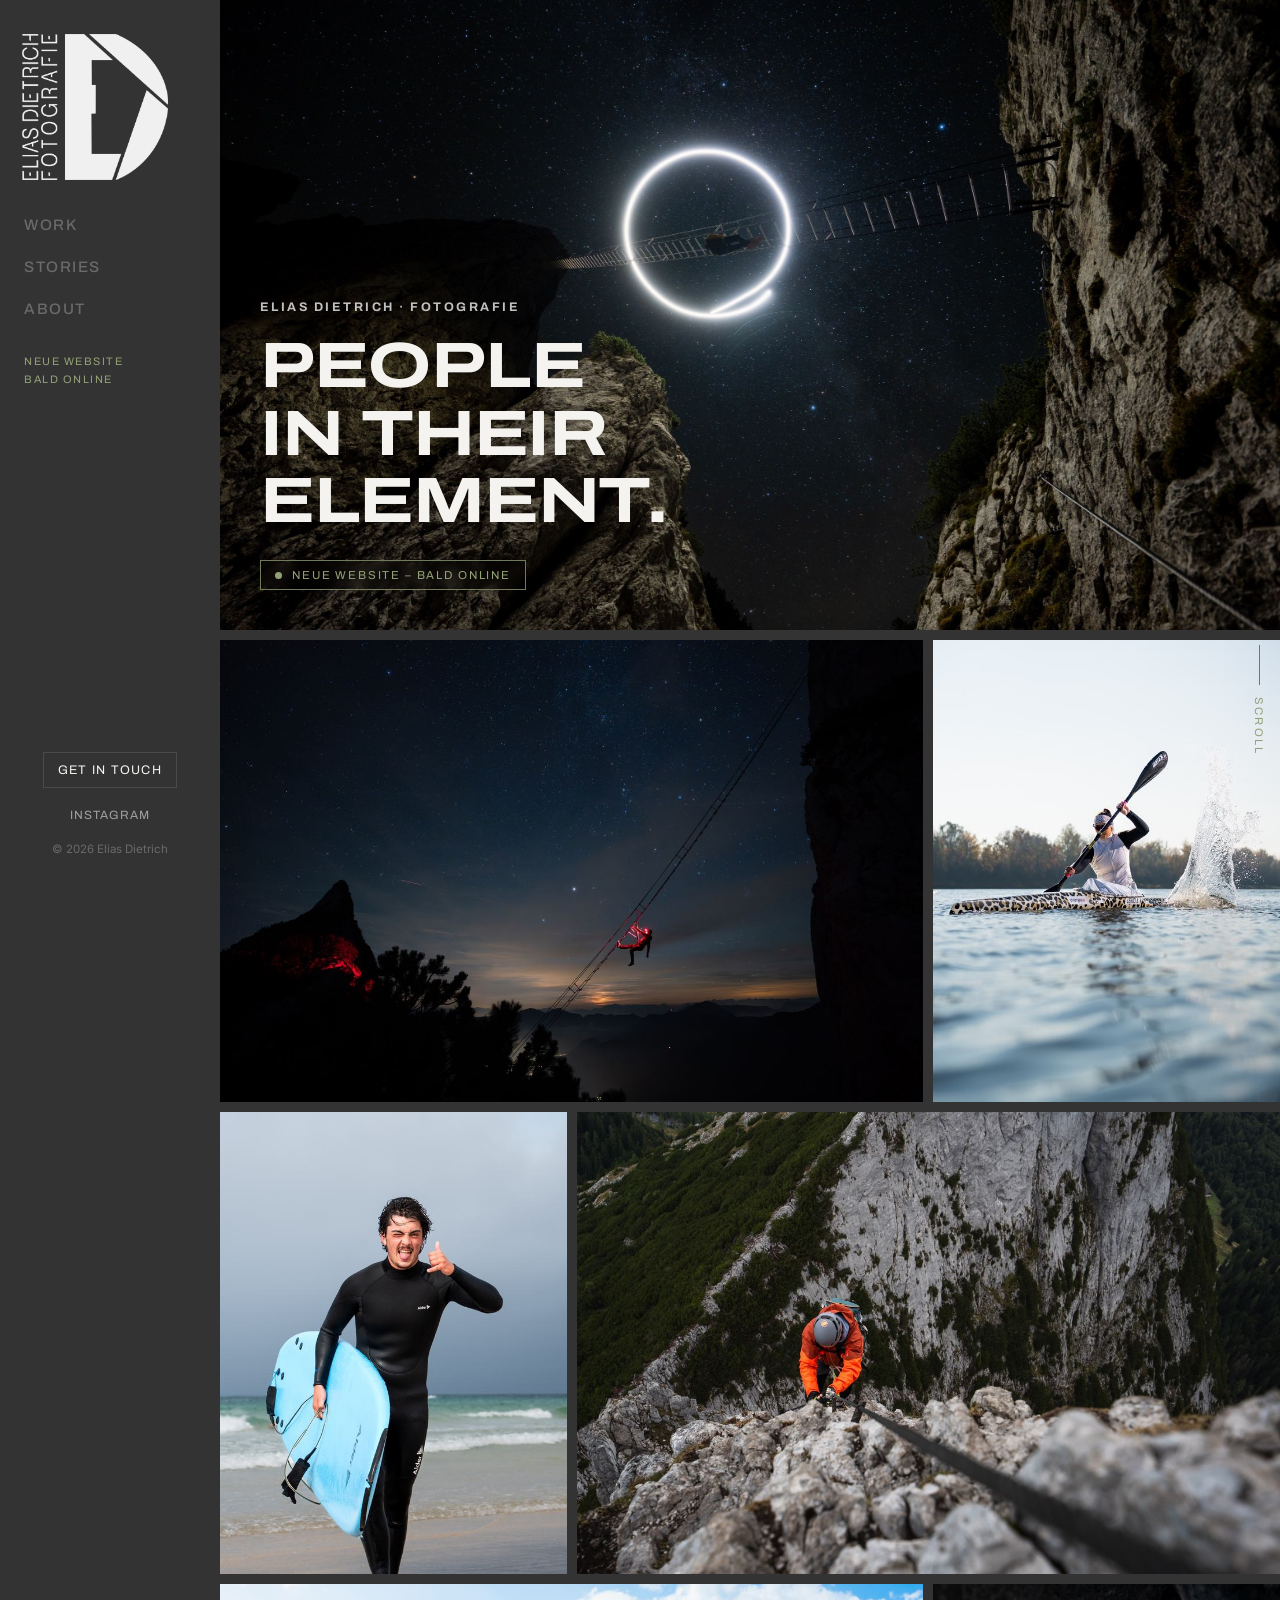
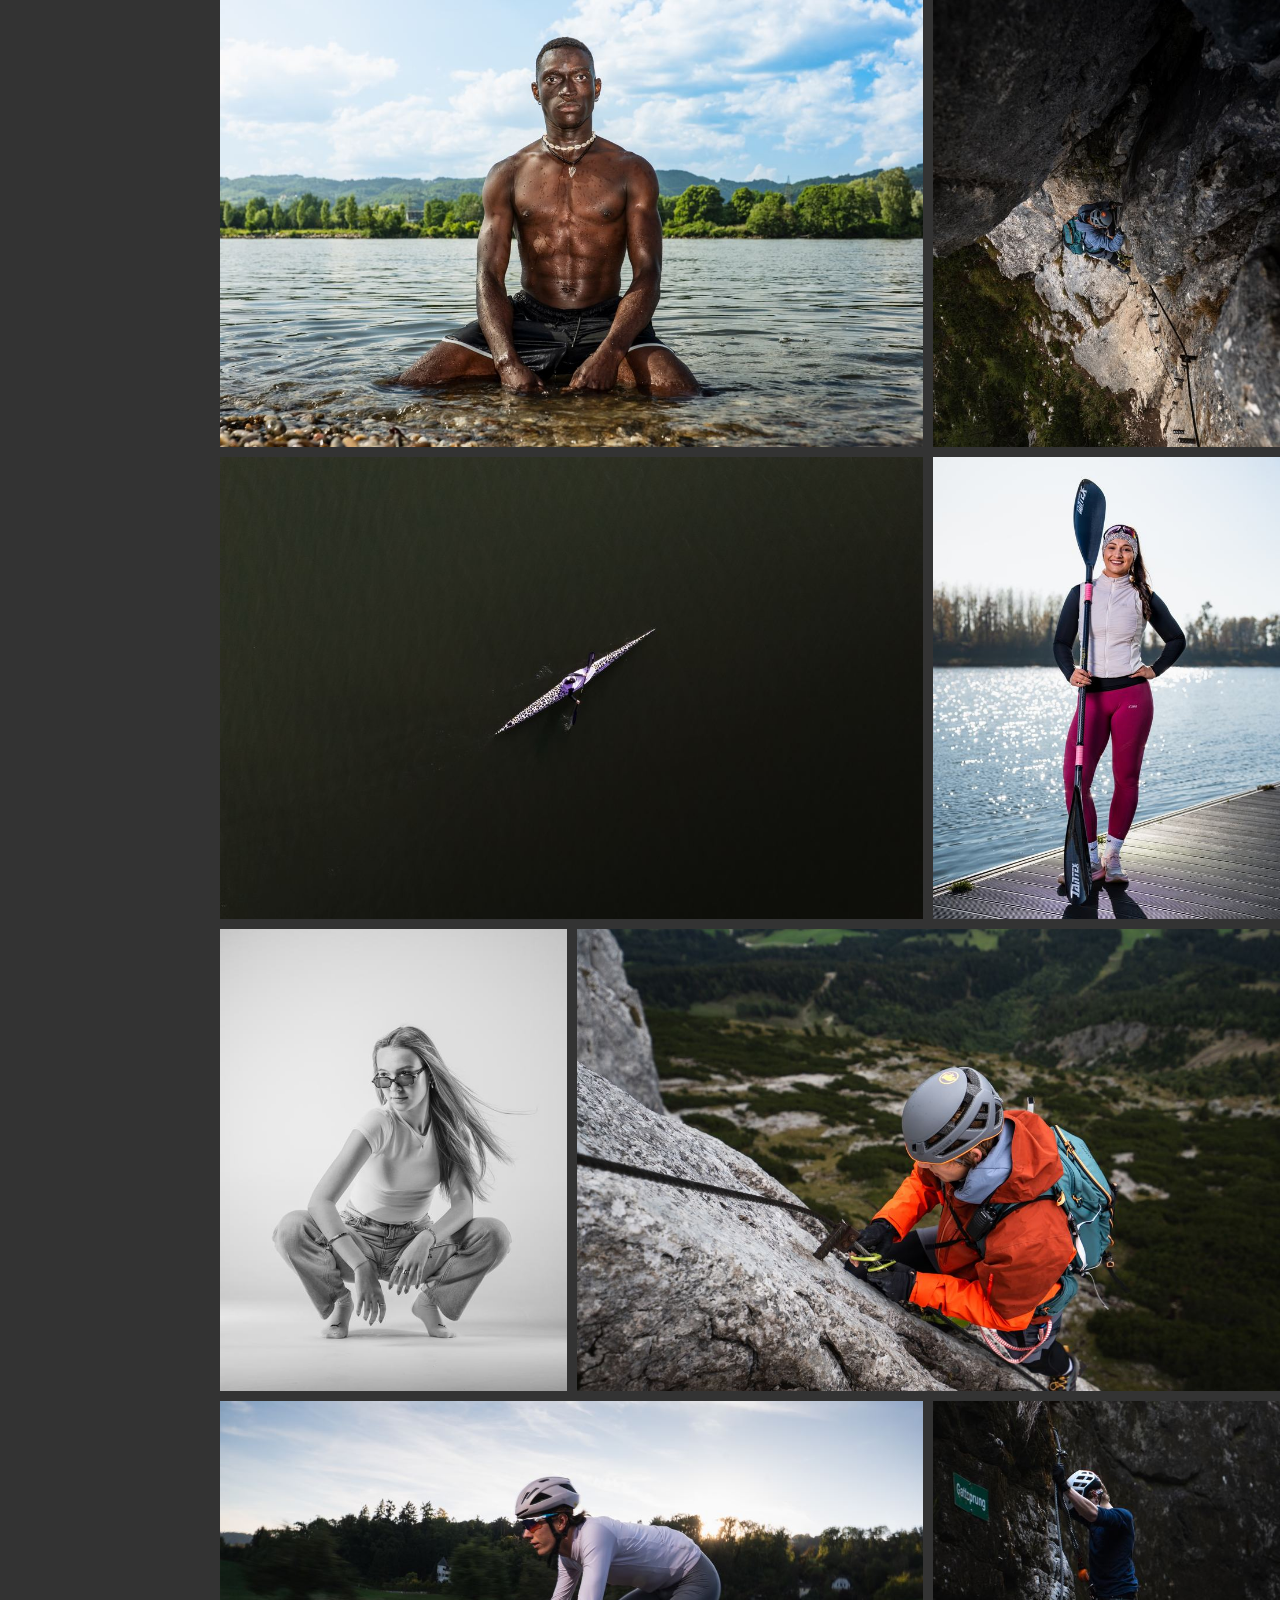
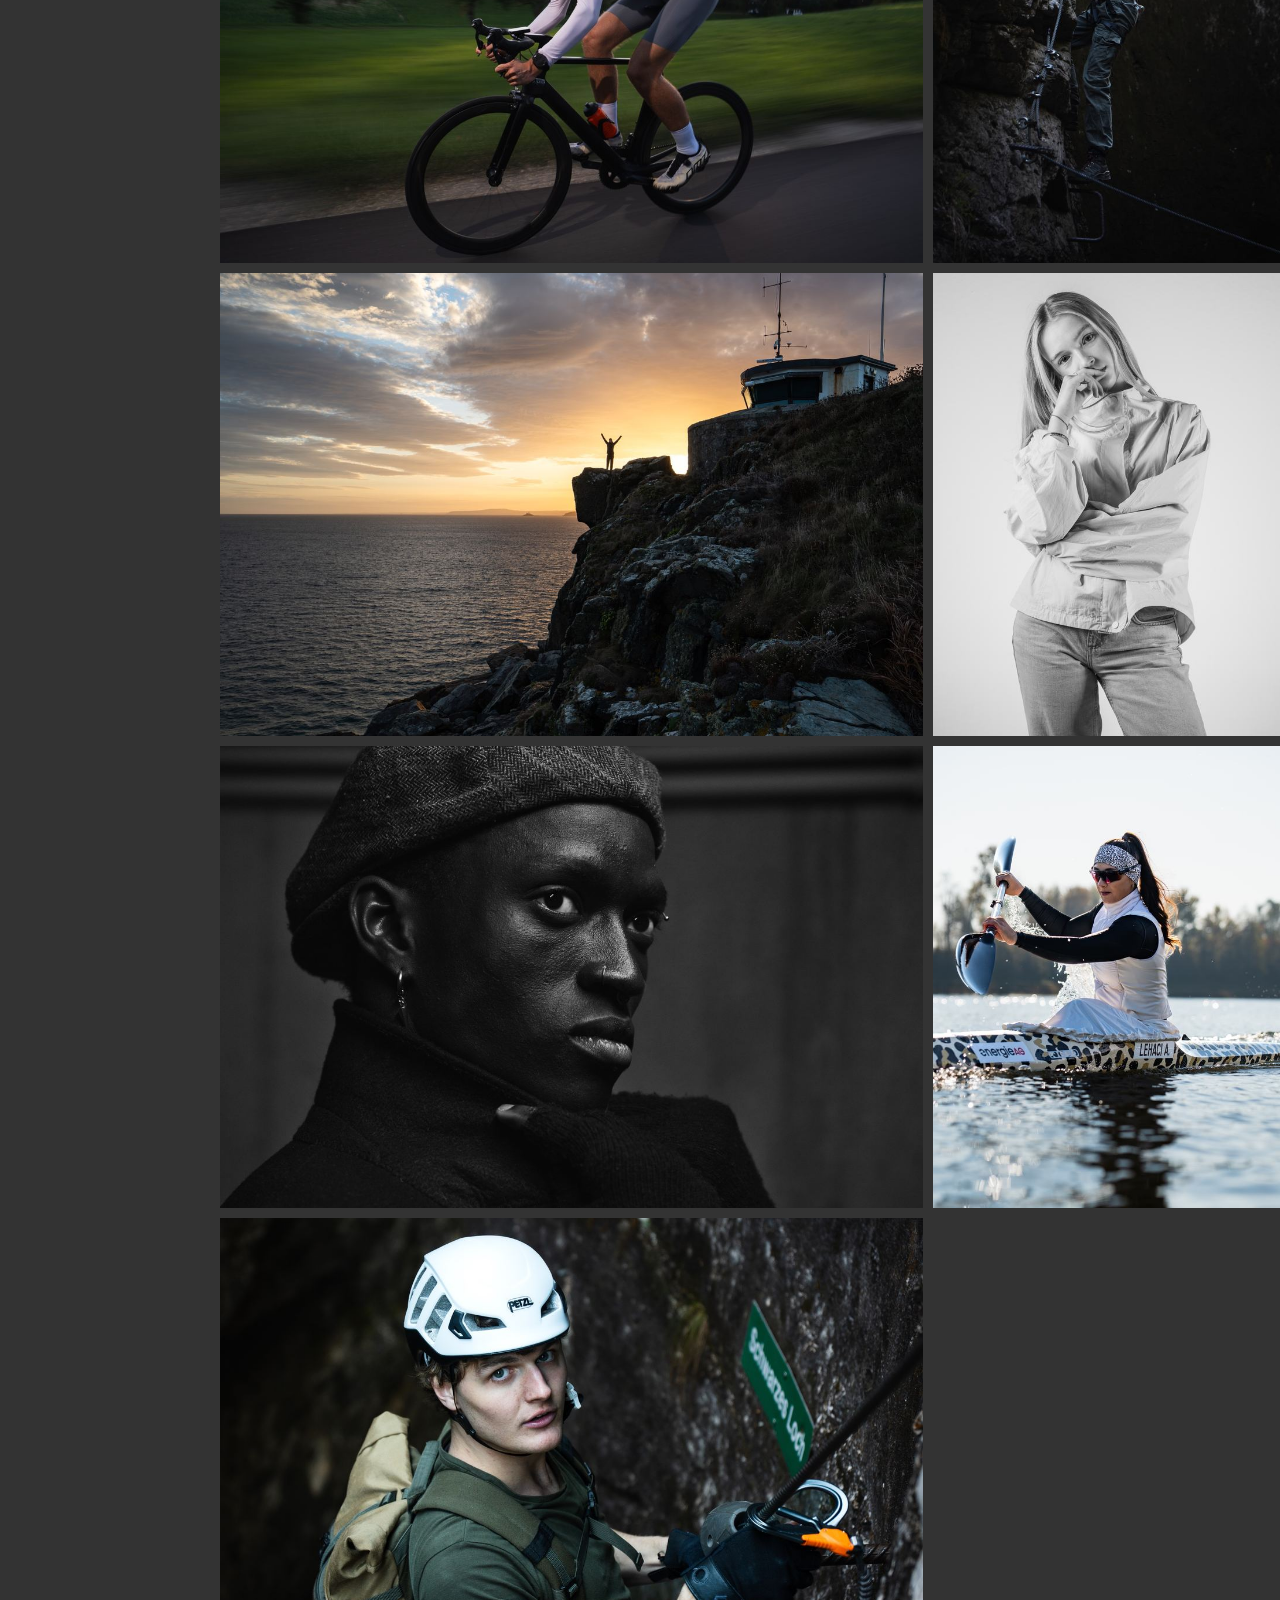
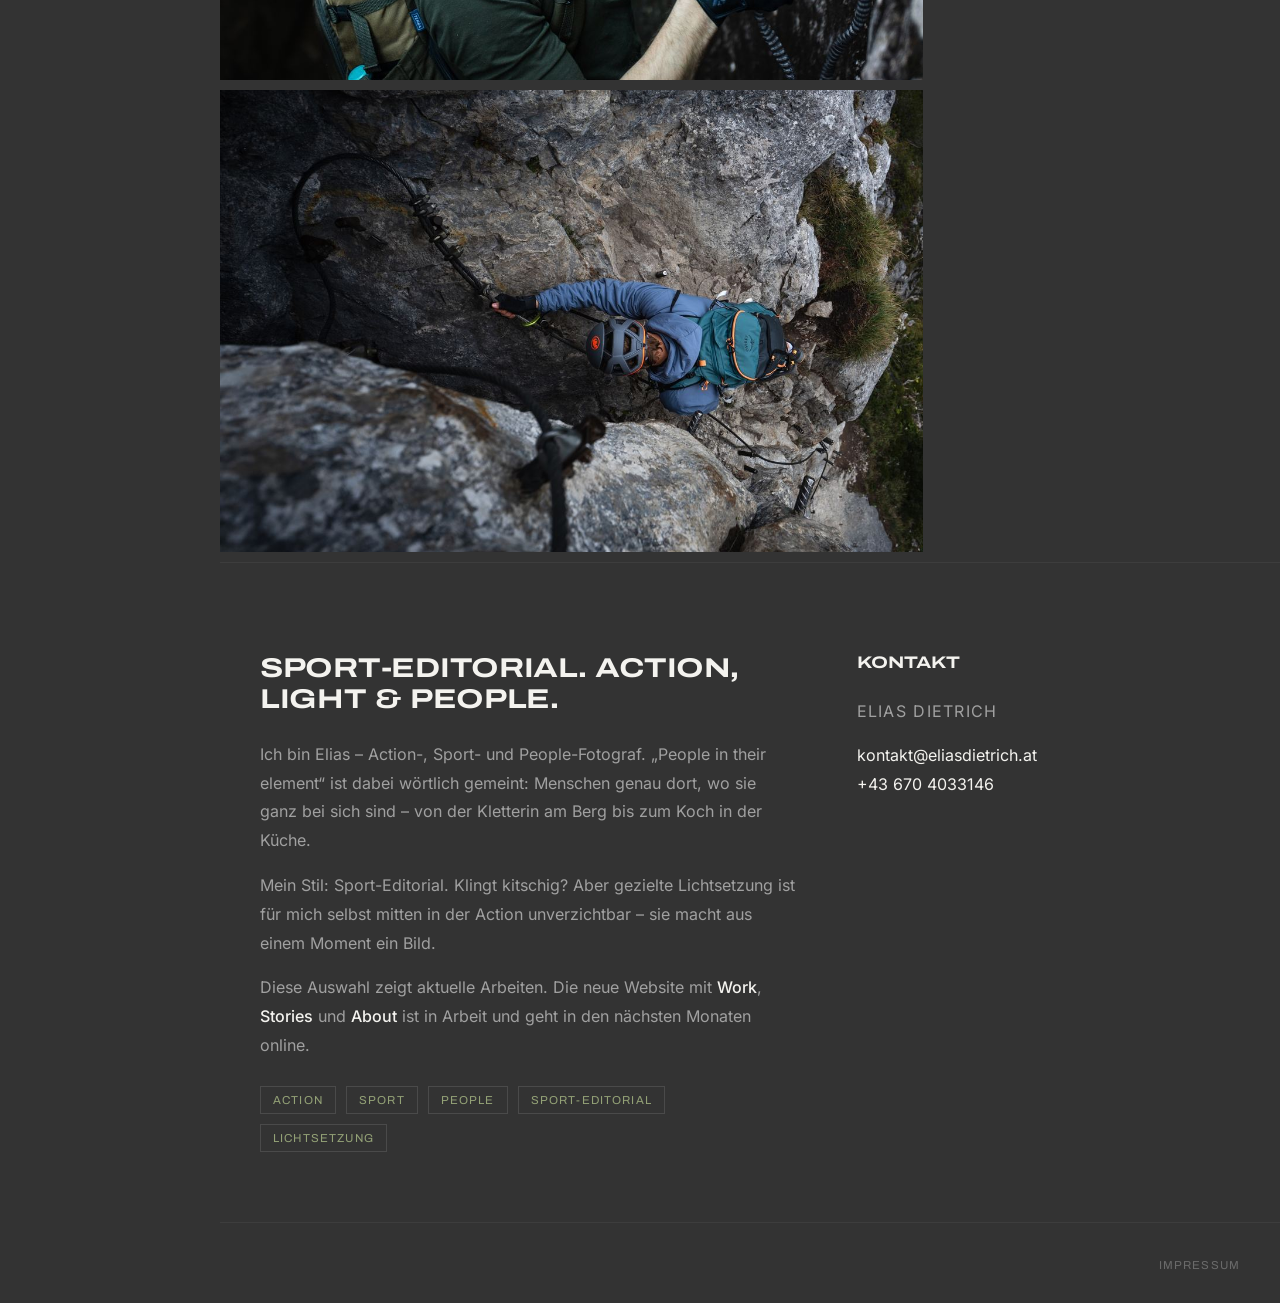
==== commit 4495504a: "teaser update" ====
--- a/index.html
+++ b/index.html
@@ -10,18 +10,18 @@
 <meta name="theme-color" content="#333333">
 <meta name="color-scheme" content="dark">
 <link rel="canonical" href="https://eliasdietrich.at/">
-<link rel="icon" href="assets/favicon.png" type="image/png">
-<link rel="apple-touch-icon" href="assets/favicon.png">
+<link rel="icon" href="favicon.png" type="image/png">
+<link rel="apple-touch-icon" href="favicon.png">
 <link rel="manifest" href="site.webmanifest">
-<link rel="preload" href="fonts/archivo.woff2" as="font" type="font/woff2" crossorigin>
-<link rel="preload" href="fonts/inter.woff2" as="font" type="font/woff2" crossorigin>
-<link rel="stylesheet" href="css/style.css">
+<link rel="preload" href="archivo.woff2" as="font" type="font/woff2" crossorigin>
+<link rel="preload" href="inter.woff2" as="font" type="font/woff2" crossorigin>
+<link rel="stylesheet" href="style.css">
 <meta name="geo.region" content="AT-4"><meta name="geo.placename" content="Linz">
 <meta property="og:type" content="website"><meta property="og:site_name" content="Elias Dietrich Fotografie"><meta property="og:locale" content="de_AT">
 <meta property="og:title" content="Elias Dietrich – Fotografie | Action, Sport &amp; People"><meta property="og:description" content="Elias Dietrich – Fotografie: Action, Sport &amp; People im Sport-Editorial-Stil. Gezielte Lichtsetzung, Menschen in ihrem Element. Neue Website bald online."><meta property="og:url" content="https://eliasdietrich.at/">
 <meta property="og:image" content="https://eliasdietrich.at/og-image.jpg"><meta property="og:image:width" content="1200"><meta property="og:image:height" content="630"><meta property="og:image:alt" content="Elias Dietrich – Fotografie: People in their element.">
 <meta name="twitter:card" content="summary_large_image"><meta name="twitter:title" content="Elias Dietrich – Fotografie | Action, Sport &amp; People"><meta name="twitter:description" content="Elias Dietrich – Fotografie: Action, Sport &amp; People im Sport-Editorial-Stil. Gezielte Lichtsetzung, Menschen in ihrem Element. Neue Website bald online."><meta name="twitter:image" content="https://eliasdietrich.at/og-image.jpg">
-<link rel="preload" href="assets/donnerkogel-klettersteig-elias-dietrich.jpg" as="image" fetchpriority="high">
+<link rel="preload" href="donnerkogel-klettersteig-elias-dietrich.jpg" as="image" fetchpriority="high">
 <script type="application/ld+json">{
  "@context": "https://schema.org",
  "@graph": [
@@ -83,7 +83,7 @@
    "name": "Elias Dietrich Fotografie",
    "description": "Action-, Sport- und People-Fotografie im Sport-Editorial-Stil mit gezielter Lichtsetzung.",
    "url": "https://eliasdietrich.at/",
-   "logo": "https://eliasdietrich.at/assets/logo.png",
+   "logo": "https://eliasdietrich.at/logo.png",
    "image": "https://eliasdietrich.at/og-image.jpg",
    "telephone": "+43 670 4033146",
    "email": "kontakt@eliasdietrich.at",
@@ -174,9 +174,9 @@
    "image": [
     {
      "@type": "ImageObject",
-     "contentUrl": "https://eliasdietrich.at/assets/via-ferrata-fotoshooting-elias-dietrich.jpg",
-     "url": "https://eliasdietrich.at/assets/via-ferrata-fotoshooting-elias-dietrich.jpg",
-     "thumbnailUrl": "https://eliasdietrich.at/assets/thumbs/via-ferrata-fotoshooting-elias-dietrich-600.jpg",
+     "contentUrl": "https://eliasdietrich.at/via-ferrata-fotoshooting-elias-dietrich.jpg",
+     "url": "https://eliasdietrich.at/via-ferrata-fotoshooting-elias-dietrich.jpg",
+     "thumbnailUrl": "https://eliasdietrich.at/via-ferrata-fotoshooting-elias-dietrich-600.jpg",
      "name": "Kletterer mit rotem Licht auf der Himmelsleiter am Donnerkogel-Klettersteig bei Nacht unter Sternenhimmel",
      "caption": "Kletterer mit rotem Licht auf der Himmelsleiter am Donnerkogel-Klettersteig bei Nacht unter Sternenhimmel",
      "description": "Kletterer mit rotem Licht auf der Himmelsleiter am Donnerkogel-Klettersteig bei Nacht unter Sternenhimmel",
@@ -192,9 +192,9 @@
     },
     {
      "@type": "ImageObject",
-     "contentUrl": "https://eliasdietrich.at/assets/lehaci-action-fotoshooting-dietrich.jpg",
-     "url": "https://eliasdietrich.at/assets/lehaci-action-fotoshooting-dietrich.jpg",
-     "thumbnailUrl": "https://eliasdietrich.at/assets/thumbs/lehaci-action-fotoshooting-dietrich-600.jpg",
+     "contentUrl": "https://eliasdietrich.at/lehaci-action-fotoshooting-dietrich.jpg",
+     "url": "https://eliasdietrich.at/lehaci-action-fotoshooting-dietrich.jpg",
+     "thumbnailUrl": "https://eliasdietrich.at/lehaci-action-fotoshooting-dietrich-600.jpg",
      "name": "Kanutin Adriana Lehaci im Kajak mit hoch aufspritzendem Wasser",
      "caption": "Kanutin Adriana Lehaci im Kajak mit hoch aufspritzendem Wasser, Action-Fotoshooting von Elias Dietrich",
      "description": "Kanutin Adriana Lehaci im Kajak mit hoch aufspritzendem Wasser, Action-Fotoshooting von Elias Dietrich",
@@ -210,9 +210,9 @@
     },
     {
      "@type": "ImageObject",
-     "contentUrl": "https://eliasdietrich.at/assets/surf-fotoshooting-elias-dietrich.jpg",
-     "url": "https://eliasdietrich.at/assets/surf-fotoshooting-elias-dietrich.jpg",
-     "thumbnailUrl": "https://eliasdietrich.at/assets/thumbs/surf-fotoshooting-elias-dietrich-600.jpg",
+     "contentUrl": "https://eliasdietrich.at/surf-fotoshooting-elias-dietrich.jpg",
+     "url": "https://eliasdietrich.at/surf-fotoshooting-elias-dietrich.jpg",
+     "thumbnailUrl": "https://eliasdietrich.at/surf-fotoshooting-elias-dietrich-600.jpg",
      "name": "Surfer mit Surfboard und Shaka-Geste am Strand",
      "caption": "Surfer mit Surfboard und Shaka-Geste am Strand, Surf-Fotoshooting mit Lorenz Dietrich",
      "description": "Surfer mit Surfboard und Shaka-Geste am Strand, Surf-Fotoshooting mit Lorenz Dietrich",
@@ -228,9 +228,9 @@
     },
     {
      "@type": "ImageObject",
-     "contentUrl": "https://eliasdietrich.at/assets/klettertour-foto-elias-dietrich.jpg",
-     "url": "https://eliasdietrich.at/assets/klettertour-foto-elias-dietrich.jpg",
-     "thumbnailUrl": "https://eliasdietrich.at/assets/thumbs/klettertour-foto-elias-dietrich-600.jpg",
+     "contentUrl": "https://eliasdietrich.at/klettertour-foto-elias-dietrich.jpg",
+     "url": "https://eliasdietrich.at/klettertour-foto-elias-dietrich.jpg",
+     "thumbnailUrl": "https://eliasdietrich.at/klettertour-foto-elias-dietrich-600.jpg",
      "name": "Kletterer in oranger Jacke auf einem Grat am Klettersteig",
      "caption": "Kletterer in oranger Jacke auf einem Grat am Klettersteig, Vogelperspektive auf steile Felswand",
      "description": "Kletterer in oranger Jacke auf einem Grat am Klettersteig, Vogelperspektive auf steile Felswand",
@@ -246,9 +246,9 @@
     },
     {
      "@type": "ImageObject",
-     "contentUrl": "https://eliasdietrich.at/assets/outdoor-fotoshooting-kelvin-addai.jpg",
-     "url": "https://eliasdietrich.at/assets/outdoor-fotoshooting-kelvin-addai.jpg",
-     "thumbnailUrl": "https://eliasdietrich.at/assets/thumbs/outdoor-fotoshooting-kelvin-addai-600.jpg",
+     "contentUrl": "https://eliasdietrich.at/outdoor-fotoshooting-kelvin-addai.jpg",
+     "url": "https://eliasdietrich.at/outdoor-fotoshooting-kelvin-addai.jpg",
+     "thumbnailUrl": "https://eliasdietrich.at/outdoor-fotoshooting-kelvin-addai-600.jpg",
      "name": "Kelvin Addai kniet im flachen Fluss",
      "caption": "Kelvin Addai kniet im flachen Fluss, Outdoor-Porträt im Sport-Editorial-Stil",
      "description": "Kelvin Addai kniet im flachen Fluss, Outdoor-Porträt im Sport-Editorial-Stil",
@@ -264,9 +264,9 @@
     },
     {
      "@type": "ImageObject",
-     "contentUrl": "https://eliasdietrich.at/assets/viaferrata-action-fotografie-elias-dietrich.jpg",
-     "url": "https://eliasdietrich.at/assets/viaferrata-action-fotografie-elias-dietrich.jpg",
-     "thumbnailUrl": "https://eliasdietrich.at/assets/thumbs/viaferrata-action-fotografie-elias-dietrich-600.jpg",
+     "contentUrl": "https://eliasdietrich.at/viaferrata-action-fotografie-elias-dietrich.jpg",
+     "url": "https://eliasdietrich.at/viaferrata-action-fotografie-elias-dietrich.jpg",
+     "thumbnailUrl": "https://eliasdietrich.at/viaferrata-action-fotografie-elias-dietrich-600.jpg",
      "name": "Person in blauer Jacke klettert in einer steilen Felswand",
      "caption": "Person in blauer Jacke klettert in einer steilen Felswand, Action-Fotografie von oben",
      "description": "Person in blauer Jacke klettert in einer steilen Felswand, Action-Fotografie von oben",
@@ -282,9 +282,9 @@
     },
     {
      "@type": "ImageObject",
-     "contentUrl": "https://eliasdietrich.at/assets/drohne-fotoshooting-adriana-lehaci.jpg",
-     "url": "https://eliasdietrich.at/assets/drohne-fotoshooting-adriana-lehaci.jpg",
-     "thumbnailUrl": "https://eliasdietrich.at/assets/thumbs/drohne-fotoshooting-adriana-lehaci-600.jpg",
+     "contentUrl": "https://eliasdietrich.at/drohne-fotoshooting-adriana-lehaci.jpg",
+     "url": "https://eliasdietrich.at/drohne-fotoshooting-adriana-lehaci.jpg",
+     "thumbnailUrl": "https://eliasdietrich.at/drohne-fotoshooting-adriana-lehaci-600.jpg",
      "name": "Luftaufnahme: Kanutin Adriana Lehaci im Leoparden-Kajak auf dunklem Wasser",
      "caption": "Luftaufnahme: Kanutin Adriana Lehaci im Leoparden-Kajak auf dunklem Wasser, Drohnen-Fotoshooting",
      "description": "Luftaufnahme: Kanutin Adriana Lehaci im Leoparden-Kajak auf dunklem Wasser, Drohnen-Fotoshooting",
@@ -300,9 +300,9 @@
     },
     {
      "@type": "ImageObject",
-     "contentUrl": "https://eliasdietrich.at/assets/adriana-lehaci-sport-fotoshooting-elias-dietrich.jpg",
-     "url": "https://eliasdietrich.at/assets/adriana-lehaci-sport-fotoshooting-elias-dietrich.jpg",
-     "thumbnailUrl": "https://eliasdietrich.at/assets/thumbs/adriana-lehaci-sport-fotoshooting-elias-dietrich-600.jpg",
+     "contentUrl": "https://eliasdietrich.at/adriana-lehaci-sport-fotoshooting-elias-dietrich.jpg",
+     "url": "https://eliasdietrich.at/adriana-lehaci-sport-fotoshooting-elias-dietrich.jpg",
+     "thumbnailUrl": "https://eliasdietrich.at/adriana-lehaci-sport-fotoshooting-elias-dietrich-600.jpg",
      "name": "Kanutin Adriana Lehaci mit Paddel am Steg vor glitzerndem See",
      "caption": "Kanutin Adriana Lehaci mit Paddel am Steg vor glitzerndem See, Sport-Porträt von Elias Dietrich",
      "description": "Kanutin Adriana Lehaci mit Paddel am Steg vor glitzerndem See, Sport-Porträt von Elias Dietrich",
@@ -318,9 +318,9 @@
     },
     {
      "@type": "ImageObject",
-     "contentUrl": "https://eliasdietrich.at/assets/studio-fotoshooting-linz-elias-dietrich.jpg",
-     "url": "https://eliasdietrich.at/assets/studio-fotoshooting-linz-elias-dietrich.jpg",
-     "thumbnailUrl": "https://eliasdietrich.at/assets/thumbs/studio-fotoshooting-linz-elias-dietrich-600.jpg",
+     "contentUrl": "https://eliasdietrich.at/studio-fotoshooting-linz-elias-dietrich.jpg",
+     "url": "https://eliasdietrich.at/studio-fotoshooting-linz-elias-dietrich.jpg",
+     "thumbnailUrl": "https://eliasdietrich.at/studio-fotoshooting-linz-elias-dietrich-600.jpg",
      "name": "Marie Lode im Studio-Fotoshooting in Schwarzweiß",
      "caption": "Marie Lode im Studio-Fotoshooting in Schwarzweiß, in der Hocke mit Sonnenbrille und wehenden Haaren",
      "description": "Marie Lode im Studio-Fotoshooting in Schwarzweiß, in der Hocke mit Sonnenbrille und wehenden Haaren",
@@ -336,9 +336,9 @@
     },
     {
      "@type": "ImageObject",
-     "contentUrl": "https://eliasdietrich.at/assets/bergsteigen-fotoshooting-elias-dietrich.jpg",
-     "url": "https://eliasdietrich.at/assets/bergsteigen-fotoshooting-elias-dietrich.jpg",
-     "thumbnailUrl": "https://eliasdietrich.at/assets/thumbs/bergsteigen-fotoshooting-elias-dietrich-600.jpg",
+     "contentUrl": "https://eliasdietrich.at/bergsteigen-fotoshooting-elias-dietrich.jpg",
+     "url": "https://eliasdietrich.at/bergsteigen-fotoshooting-elias-dietrich.jpg",
+     "thumbnailUrl": "https://eliasdietrich.at/bergsteigen-fotoshooting-elias-dietrich-600.jpg",
      "name": "Person in oranger Jacke klettert am Stahlseil eines Klettersteigs",
      "caption": "Person in oranger Jacke klettert am Stahlseil eines Klettersteigs, Vogelperspektive ins Tal",
      "description": "Person in oranger Jacke klettert am Stahlseil eines Klettersteigs, Vogelperspektive ins Tal",
@@ -354,9 +354,9 @@
     },
     {
      "@type": "ImageObject",
-     "contentUrl": "https://eliasdietrich.at/assets/rennrad-fotoshooting-elias-dietrich.jpg",
-     "url": "https://eliasdietrich.at/assets/rennrad-fotoshooting-elias-dietrich.jpg",
-     "thumbnailUrl": "https://eliasdietrich.at/assets/thumbs/rennrad-fotoshooting-elias-dietrich-600.jpg",
+     "contentUrl": "https://eliasdietrich.at/rennrad-fotoshooting-elias-dietrich.jpg",
+     "url": "https://eliasdietrich.at/rennrad-fotoshooting-elias-dietrich.jpg",
+     "thumbnailUrl": "https://eliasdietrich.at/rennrad-fotoshooting-elias-dietrich-600.jpg",
      "name": "Rennradfahrer in Aeroposition im Abendlicht mit Bewegungsunschärfe",
      "caption": "Rennradfahrer in Aeroposition im Abendlicht mit Bewegungsunschärfe, Rennrad-Fotoshooting",
      "description": "Rennradfahrer in Aeroposition im Abendlicht mit Bewegungsunschärfe, Rennrad-Fotoshooting",
@@ -372,9 +372,9 @@
     },
     {
      "@type": "ImageObject",
-     "contentUrl": "https://eliasdietrich.at/assets/klettersteig-postalm-elias-dietrich.jpg",
-     "url": "https://eliasdietrich.at/assets/klettersteig-postalm-elias-dietrich.jpg",
-     "thumbnailUrl": "https://eliasdietrich.at/assets/thumbs/klettersteig-postalm-elias-dietrich-600.jpg",
+     "contentUrl": "https://eliasdietrich.at/klettersteig-postalm-elias-dietrich.jpg",
+     "url": "https://eliasdietrich.at/klettersteig-postalm-elias-dietrich.jpg",
+     "thumbnailUrl": "https://eliasdietrich.at/klettersteig-postalm-elias-dietrich-600.jpg",
      "name": "Kletterer in einer dunklen Felsschlucht am Klettersteig auf der Postalm",
      "caption": "Kletterer in einer dunklen Felsschlucht am Klettersteig auf der Postalm, Action-Fotografie",
      "description": "Kletterer in einer dunklen Felsschlucht am Klettersteig auf der Postalm, Action-Fotografie",
@@ -390,9 +390,9 @@
     },
     {
      "@type": "ImageObject",
-     "contentUrl": "https://eliasdietrich.at/assets/cornwall-sunrise-elias-dietrich.jpg",
-     "url": "https://eliasdietrich.at/assets/cornwall-sunrise-elias-dietrich.jpg",
-     "thumbnailUrl": "https://eliasdietrich.at/assets/thumbs/cornwall-sunrise-elias-dietrich-600.jpg",
+     "contentUrl": "https://eliasdietrich.at/cornwall-sunrise-elias-dietrich.jpg",
+     "url": "https://eliasdietrich.at/cornwall-sunrise-elias-dietrich.jpg",
+     "thumbnailUrl": "https://eliasdietrich.at/cornwall-sunrise-elias-dietrich-600.jpg",
      "name": "Silhouette mit erhobenen Armen auf einer Klippe bei Sonnenaufgang in Cornwall",
      "caption": "Silhouette mit erhobenen Armen auf einer Klippe bei Sonnenaufgang in Cornwall",
      "description": "Silhouette mit erhobenen Armen auf einer Klippe bei Sonnenaufgang in Cornwall",
@@ -408,9 +408,9 @@
     },
     {
      "@type": "ImageObject",
-     "contentUrl": "https://eliasdietrich.at/assets/kelvin-addai-portrait-fotoshooting-elias-dietrich.jpg",
-     "url": "https://eliasdietrich.at/assets/kelvin-addai-portrait-fotoshooting-elias-dietrich.jpg",
-     "thumbnailUrl": "https://eliasdietrich.at/assets/thumbs/kelvin-addai-portrait-fotoshooting-elias-dietrich-600.jpg",
+     "contentUrl": "https://eliasdietrich.at/kelvin-addai-portrait-fotoshooting-elias-dietrich.jpg",
+     "url": "https://eliasdietrich.at/kelvin-addai-portrait-fotoshooting-elias-dietrich.jpg",
+     "thumbnailUrl": "https://eliasdietrich.at/kelvin-addai-portrait-fotoshooting-elias-dietrich-600.jpg",
      "name": "Fine-Art-Porträt von Kelvin Addai in Schwarzweiß mit Schiebermütze",
      "caption": "Fine-Art-Porträt von Kelvin Addai in Schwarzweiß mit Schiebermütze, Kontrast und gezielter Lichtsetzung",
      "description": "Fine-Art-Porträt von Kelvin Addai in Schwarzweiß mit Schiebermütze, Kontrast und gezielter Lichtsetzung",
@@ -426,9 +426,9 @@
     },
     {
      "@type": "ImageObject",
-     "contentUrl": "https://eliasdietrich.at/assets/via-ferrata-postalm-elias-dietrich.jpg",
-     "url": "https://eliasdietrich.at/assets/via-ferrata-postalm-elias-dietrich.jpg",
-     "thumbnailUrl": "https://eliasdietrich.at/assets/thumbs/via-ferrata-postalm-elias-dietrich-600.jpg",
+     "contentUrl": "https://eliasdietrich.at/via-ferrata-postalm-elias-dietrich.jpg",
+     "url": "https://eliasdietrich.at/via-ferrata-postalm-elias-dietrich.jpg",
+     "thumbnailUrl": "https://eliasdietrich.at/via-ferrata-postalm-elias-dietrich-600.jpg",
      "name": "Klettersteiggeher mit weißem Helm blickt in die Kamera",
      "caption": "Klettersteiggeher mit weißem Helm blickt in die Kamera, Porträt am Klettersteig Postalm",
      "description": "Klettersteiggeher mit weißem Helm blickt in die Kamera, Porträt am Klettersteig Postalm",
@@ -444,9 +444,9 @@
     },
     {
      "@type": "ImageObject",
-     "contentUrl": "https://eliasdietrich.at/assets/studio-fotoshooting-elias-dietrich.jpg",
-     "url": "https://eliasdietrich.at/assets/studio-fotoshooting-elias-dietrich.jpg",
-     "thumbnailUrl": "https://eliasdietrich.at/assets/thumbs/studio-fotoshooting-elias-dietrich-600.jpg",
+     "contentUrl": "https://eliasdietrich.at/studio-fotoshooting-elias-dietrich.jpg",
+     "url": "https://eliasdietrich.at/studio-fotoshooting-elias-dietrich.jpg",
+     "thumbnailUrl": "https://eliasdietrich.at/studio-fotoshooting-elias-dietrich-600.jpg",
      "name": "Marie Lode im Studio-Fotoshooting in Schwarzweiß",
      "caption": "Marie Lode im Studio-Fotoshooting in Schwarzweiß, Hand am Kinn vor hellem Hintergrund",
      "description": "Marie Lode im Studio-Fotoshooting in Schwarzweiß, Hand am Kinn vor hellem Hintergrund",
@@ -462,9 +462,9 @@
     },
     {
      "@type": "ImageObject",
-     "contentUrl": "https://eliasdietrich.at/assets/klettersteig-fotoshooting-dietrich.jpg",
-     "url": "https://eliasdietrich.at/assets/klettersteig-fotoshooting-dietrich.jpg",
-     "thumbnailUrl": "https://eliasdietrich.at/assets/thumbs/klettersteig-fotoshooting-dietrich-600.jpg",
+     "contentUrl": "https://eliasdietrich.at/klettersteig-fotoshooting-dietrich.jpg",
+     "url": "https://eliasdietrich.at/klettersteig-fotoshooting-dietrich.jpg",
+     "thumbnailUrl": "https://eliasdietrich.at/klettersteig-fotoshooting-dietrich-600.jpg",
      "name": "Person in blauer Jacke sichert sich am Stahlseil eines Klettersteigs",
      "caption": "Person in blauer Jacke sichert sich am Stahlseil eines Klettersteigs, Aufnahme von oben",
      "description": "Person in blauer Jacke sichert sich am Stahlseil eines Klettersteigs, Aufnahme von oben",
@@ -480,9 +480,9 @@
     },
     {
      "@type": "ImageObject",
-     "contentUrl": "https://eliasdietrich.at/assets/adriana-lehaci-sport-portrait-dietrich.jpg",
-     "url": "https://eliasdietrich.at/assets/adriana-lehaci-sport-portrait-dietrich.jpg",
-     "thumbnailUrl": "https://eliasdietrich.at/assets/thumbs/adriana-lehaci-sport-portrait-dietrich-600.jpg",
+     "contentUrl": "https://eliasdietrich.at/adriana-lehaci-sport-portrait-dietrich.jpg",
+     "url": "https://eliasdietrich.at/adriana-lehaci-sport-portrait-dietrich.jpg",
+     "thumbnailUrl": "https://eliasdietrich.at/adriana-lehaci-sport-portrait-dietrich-600.jpg",
      "name": "Kanutin Adriana Lehaci im Leoparden-Kajak beim Paddelschlag im Gegenlicht",
      "caption": "Kanutin Adriana Lehaci im Leoparden-Kajak beim Paddelschlag im Gegenlicht, Sport-Porträt",
      "description": "Kanutin Adriana Lehaci im Leoparden-Kajak beim Paddelschlag im Gegenlicht, Sport-Porträt",
@@ -500,8 +500,8 @@
   },
   {
    "@type": "ImageObject",
-   "contentUrl": "https://eliasdietrich.at/assets/donnerkogel-klettersteig-elias-dietrich.jpg",
-   "url": "https://eliasdietrich.at/assets/donnerkogel-klettersteig-elias-dietrich.jpg",
+   "contentUrl": "https://eliasdietrich.at/donnerkogel-klettersteig-elias-dietrich.jpg",
+   "url": "https://eliasdietrich.at/donnerkogel-klettersteig-elias-dietrich.jpg",
    "name": "Action-Fotoshooting am Donnerkogel-Klettersteig",
    "caption": "Action-Fotoshooting am Donnerkogel-Klettersteig bei Nacht mit Drohnen-Lightpainting unter der Milchstraße",
    "description": "Action-Fotoshooting am Donnerkogel-Klettersteig bei Nacht mit Drohnen-Lightpainting unter der Milchstraße",
@@ -520,11 +520,11 @@
 </head>
 <body class="is-teaser">
 <a class="skip-link" href="#main-content">Zum Inhalt springen</a>
-<div id="global-preloader" aria-hidden="true"><img src="assets/logo.png" alt="" class="preloader-logo" width="150" height="60"></div>
+<div id="global-preloader" aria-hidden="true"><img src="logo.png" alt="" class="preloader-logo" width="150" height="60"></div>
 <div class="site">
 <aside class="sidebar">
   <div>
-    <div class="logo-mark"><a href="index.html" class="logo-link" aria-label="Elias Dietrich Fotografie – Startseite"><img src="assets/logo.png" alt="Elias Dietrich Fotografie Logo" class="site-logo" width="150" height="60"></a></div>
+    <div class="logo-mark"><a href="index.html" class="logo-link" aria-label="Elias Dietrich Fotografie – Startseite"><img src="logo.png" alt="Elias Dietrich Fotografie Logo" class="site-logo" width="150" height="60"></a></div>
     <nav class="nav-main" aria-label="Kommende Bereiche"><ul>
       <li><span class="nav-soon">Work</span></li><li><span class="nav-soon">Stories</span></li><li><span class="nav-soon">About</span></li>
     </ul><p class="nav-note">Neue Website <br>bald online</p></nav>
@@ -537,31 +537,31 @@
 </aside>
 <main class="main" id="main-content">
   <section class="hero has-bg" aria-labelledby="hero-title">
-    <img class="hero-bg" src="assets/donnerkogel-klettersteig-elias-dietrich.jpg" alt="Action-Fotoshooting am Donnerkogel-Klettersteig bei Nacht mit Drohnen-Lightpainting unter der Milchstraße" fetchpriority="high" decoding="async">
+    <img class="hero-bg" src="donnerkogel-klettersteig-elias-dietrich.jpg" alt="Action-Fotoshooting am Donnerkogel-Klettersteig bei Nacht mit Drohnen-Lightpainting unter der Milchstraße" fetchpriority="high" decoding="async">
     <h1 id="hero-title"><span class="hero-kicker">Elias Dietrich · Fotografie</span><span class="hero-claim">People<br>in their<br>element.</span></h1>
     <p class="hero-soon"><span class="dot"></span>Neue Website – bald online</p>
   </section>
   <div class="scroll-indicator" id="global-scroll-indicator" aria-hidden="true"><span class="scroll-text">SCROLL</span></div>
 
   <div class="grid-wrap"><section class="work-grid hero-photos-grid" id="galerie" aria-label="Aktuelle Arbeiten von Elias Dietrich">
-    <figure class="work-item is-landscape"><a href="assets/via-ferrata-fotoshooting-elias-dietrich.jpg" class="work-item-link" aria-label="Foto vergrößern: Kletterer mit rotem Licht auf der Himmelsleiter am Donnerkogel-Klettersteig bei Nacht unter Sternenhimmel"><div class="work-image-wrap"><img src="assets/via-ferrata-fotoshooting-elias-dietrich.jpg" srcset="assets/thumbs/via-ferrata-fotoshooting-elias-dietrich-600.jpg 600w, assets/thumbs/via-ferrata-fotoshooting-elias-dietrich-1200.jpg 1200w, assets/via-ferrata-fotoshooting-elias-dietrich.jpg 2560w" sizes="(max-width:768px) calc(100vw - 76px), (min-width:1400px) calc((100vw - 250px)/2), calc((100vw - 230px)*2/3)" width="2560" height="1706" alt="Kletterer mit rotem Licht auf der Himmelsleiter am Donnerkogel-Klettersteig bei Nacht unter Sternenhimmel" decoding="async"></div></a></figure>
-    <figure class="work-item"><a href="assets/lehaci-action-fotoshooting-dietrich.jpg" class="work-item-link" aria-label="Foto vergrößern: Kanutin Adriana Lehaci im Kajak mit hoch aufspritzendem Wasser, Action-Fotoshooting von Elias Dietrich"><div class="work-image-wrap"><img src="assets/lehaci-action-fotoshooting-dietrich.jpg" srcset="assets/thumbs/lehaci-action-fotoshooting-dietrich-600.jpg 600w, assets/thumbs/lehaci-action-fotoshooting-dietrich-1200.jpg 1200w, assets/lehaci-action-fotoshooting-dietrich.jpg 1920w" sizes="(max-width:768px) calc(100vw - 76px), (min-width:1400px) calc((100vw - 250px)/4), calc((100vw - 230px)/3)" width="1920" height="2560" alt="Kanutin Adriana Lehaci im Kajak mit hoch aufspritzendem Wasser, Action-Fotoshooting von Elias Dietrich" decoding="async"></div></a></figure>
-    <figure class="work-item"><a href="assets/surf-fotoshooting-elias-dietrich.jpg" class="work-item-link" aria-label="Foto vergrößern: Surfer mit Surfboard und Shaka-Geste am Strand, Surf-Fotoshooting mit Lorenz Dietrich"><div class="work-image-wrap"><img src="assets/surf-fotoshooting-elias-dietrich.jpg" srcset="assets/thumbs/surf-fotoshooting-elias-dietrich-600.jpg 600w, assets/thumbs/surf-fotoshooting-elias-dietrich-1200.jpg 1200w, assets/surf-fotoshooting-elias-dietrich.jpg 1920w" sizes="(max-width:768px) calc(100vw - 76px), (min-width:1400px) calc((100vw - 250px)/4), calc((100vw - 230px)/3)" width="1920" height="2560" alt="Surfer mit Surfboard und Shaka-Geste am Strand, Surf-Fotoshooting mit Lorenz Dietrich" decoding="async"></div></a></figure>
-    <figure class="work-item is-landscape"><a href="assets/klettertour-foto-elias-dietrich.jpg" class="work-item-link" aria-label="Foto vergrößern: Kletterer in oranger Jacke auf einem Grat am Klettersteig, Vogelperspektive auf steile Felswand"><div class="work-image-wrap"><img src="assets/klettertour-foto-elias-dietrich.jpg" srcset="assets/thumbs/klettertour-foto-elias-dietrich-600.jpg 600w, assets/thumbs/klettertour-foto-elias-dietrich-1200.jpg 1200w, assets/klettertour-foto-elias-dietrich.jpg 2560w" sizes="(max-width:768px) calc(100vw - 76px), (min-width:1400px) calc((100vw - 250px)/2), calc((100vw - 230px)*2/3)" width="2560" height="1920" alt="Kletterer in oranger Jacke auf einem Grat am Klettersteig, Vogelperspektive auf steile Felswand" decoding="async"></div></a></figure>
-    <figure class="work-item is-landscape"><a href="assets/outdoor-fotoshooting-kelvin-addai.jpg" class="work-item-link" aria-label="Foto vergrößern: Kelvin Addai kniet im flachen Fluss, Outdoor-Porträt im Sport-Editorial-Stil"><div class="work-image-wrap"><img src="assets/outdoor-fotoshooting-kelvin-addai.jpg" srcset="assets/thumbs/outdoor-fotoshooting-kelvin-addai-600.jpg 600w, assets/thumbs/outdoor-fotoshooting-kelvin-addai-1200.jpg 1200w, assets/outdoor-fotoshooting-kelvin-addai.jpg 2560w" sizes="(max-width:768px) calc(100vw - 76px), (min-width:1400px) calc((100vw - 250px)/2), calc((100vw - 230px)*2/3)" width="2560" height="1706" alt="Kelvin Addai kniet im flachen Fluss, Outdoor-Porträt im Sport-Editorial-Stil" loading="lazy" decoding="async"></div></a></figure>
-    <figure class="work-item"><a href="assets/viaferrata-action-fotografie-elias-dietrich.jpg" class="work-item-link" aria-label="Foto vergrößern: Person in blauer Jacke klettert in einer steilen Felswand, Action-Fotografie von oben"><div class="work-image-wrap"><img src="assets/viaferrata-action-fotografie-elias-dietrich.jpg" srcset="assets/thumbs/viaferrata-action-fotografie-elias-dietrich-600.jpg 600w, assets/thumbs/viaferrata-action-fotografie-elias-dietrich-1200.jpg 1200w, assets/viaferrata-action-fotografie-elias-dietrich.jpg 1920w" sizes="(max-width:768px) calc(100vw - 76px), (min-width:1400px) calc((100vw - 250px)/4), calc((100vw - 230px)/3)" width="1920" height="2560" alt="Person in blauer Jacke klettert in einer steilen Felswand, Action-Fotografie von oben" loading="lazy" decoding="async"></div></a></figure>
-    <figure class="work-item is-landscape"><a href="assets/drohne-fotoshooting-adriana-lehaci.jpg" class="work-item-link" aria-label="Foto vergrößern: Luftaufnahme: Kanutin Adriana Lehaci im Leoparden-Kajak auf dunklem Wasser, Drohnen-Fotoshooting"><div class="work-image-wrap"><img src="assets/drohne-fotoshooting-adriana-lehaci.jpg" srcset="assets/thumbs/drohne-fotoshooting-adriana-lehaci-600.jpg 600w, assets/thumbs/drohne-fotoshooting-adriana-lehaci-1200.jpg 1200w, assets/drohne-fotoshooting-adriana-lehaci.jpg 2560w" sizes="(max-width:768px) calc(100vw - 76px), (min-width:1400px) calc((100vw - 250px)/2), calc((100vw - 230px)*2/3)" width="2560" height="1920" alt="Luftaufnahme: Kanutin Adriana Lehaci im Leoparden-Kajak auf dunklem Wasser, Drohnen-Fotoshooting" loading="lazy" decoding="async"></div></a></figure>
-    <figure class="work-item"><a href="assets/adriana-lehaci-sport-fotoshooting-elias-dietrich.jpg" class="work-item-link" aria-label="Foto vergrößern: Kanutin Adriana Lehaci mit Paddel am Steg vor glitzerndem See, Sport-Porträt von Elias Dietrich"><div class="work-image-wrap"><img src="assets/adriana-lehaci-sport-fotoshooting-elias-dietrich.jpg" srcset="assets/thumbs/adriana-lehaci-sport-fotoshooting-elias-dietrich-600.jpg 600w, assets/thumbs/adriana-lehaci-sport-fotoshooting-elias-dietrich-1200.jpg 1200w, assets/adriana-lehaci-sport-fotoshooting-elias-dietrich.jpg 1920w" sizes="(max-width:768px) calc(100vw - 76px), (min-width:1400px) calc((100vw - 250px)/4), calc((100vw - 230px)/3)" width="1920" height="2560" alt="Kanutin Adriana Lehaci mit Paddel am Steg vor glitzerndem See, Sport-Porträt von Elias Dietrich" loading="lazy" decoding="async"></div></a></figure>
-    <figure class="work-item"><a href="assets/studio-fotoshooting-linz-elias-dietrich.jpg" class="work-item-link" aria-label="Foto vergrößern: Marie Lode im Studio-Fotoshooting in Schwarzweiß, in der Hocke mit Sonnenbrille und wehenden Haaren"><div class="work-image-wrap"><img src="assets/studio-fotoshooting-linz-elias-dietrich.jpg" srcset="assets/thumbs/studio-fotoshooting-linz-elias-dietrich-600.jpg 600w, assets/thumbs/studio-fotoshooting-linz-elias-dietrich-1200.jpg 1200w, assets/studio-fotoshooting-linz-elias-dietrich.jpg 1706w" sizes="(max-width:768px) calc(100vw - 76px), (min-width:1400px) calc((100vw - 250px)/4), calc((100vw - 230px)/3)" width="1706" height="2560" alt="Marie Lode im Studio-Fotoshooting in Schwarzweiß, in der Hocke mit Sonnenbrille und wehenden Haaren" loading="lazy" decoding="async"></div></a></figure>
-    <figure class="work-item is-landscape"><a href="assets/bergsteigen-fotoshooting-elias-dietrich.jpg" class="work-item-link" aria-label="Foto vergrößern: Person in oranger Jacke klettert am Stahlseil eines Klettersteigs, Vogelperspektive ins Tal"><div class="work-image-wrap"><img src="assets/bergsteigen-fotoshooting-elias-dietrich.jpg" srcset="assets/thumbs/bergsteigen-fotoshooting-elias-dietrich-600.jpg 600w, assets/thumbs/bergsteigen-fotoshooting-elias-dietrich-1200.jpg 1200w, assets/bergsteigen-fotoshooting-elias-dietrich.jpg 2560w" sizes="(max-width:768px) calc(100vw - 76px), (min-width:1400px) calc((100vw - 250px)/2), calc((100vw - 230px)*2/3)" width="2560" height="1920" alt="Person in oranger Jacke klettert am Stahlseil eines Klettersteigs, Vogelperspektive ins Tal" loading="lazy" decoding="async"></div></a></figure>
-    <figure class="work-item is-landscape"><a href="assets/rennrad-fotoshooting-elias-dietrich.jpg" class="work-item-link" aria-label="Foto vergrößern: Rennradfahrer in Aeroposition im Abendlicht mit Bewegungsunschärfe, Rennrad-Fotoshooting"><div class="work-image-wrap"><img src="assets/rennrad-fotoshooting-elias-dietrich.jpg" srcset="assets/thumbs/rennrad-fotoshooting-elias-dietrich-600.jpg 600w, assets/thumbs/rennrad-fotoshooting-elias-dietrich-1200.jpg 1200w, assets/rennrad-fotoshooting-elias-dietrich.jpg 2560w" sizes="(max-width:768px) calc(100vw - 76px), (min-width:1400px) calc((100vw - 250px)/2), calc((100vw - 230px)*2/3)" width="2560" height="1706" alt="Rennradfahrer in Aeroposition im Abendlicht mit Bewegungsunschärfe, Rennrad-Fotoshooting" loading="lazy" decoding="async"></div></a></figure>
-    <figure class="work-item"><a href="assets/klettersteig-postalm-elias-dietrich.jpg" class="work-item-link" aria-label="Foto vergrößern: Kletterer in einer dunklen Felsschlucht am Klettersteig auf der Postalm, Action-Fotografie"><div class="work-image-wrap"><img src="assets/klettersteig-postalm-elias-dietrich.jpg" srcset="assets/thumbs/klettersteig-postalm-elias-dietrich-600.jpg 600w, assets/thumbs/klettersteig-postalm-elias-dietrich-1200.jpg 1200w, assets/klettersteig-postalm-elias-dietrich.jpg 1920w" sizes="(max-width:768px) calc(100vw - 76px), (min-width:1400px) calc((100vw - 250px)/4), calc((100vw - 230px)/3)" width="1920" height="2560" alt="Kletterer in einer dunklen Felsschlucht am Klettersteig auf der Postalm, Action-Fotografie" loading="lazy" decoding="async"></div></a></figure>
-    <figure class="work-item is-landscape"><a href="assets/cornwall-sunrise-elias-dietrich.jpg" class="work-item-link" aria-label="Foto vergrößern: Silhouette mit erhobenen Armen auf einer Klippe bei Sonnenaufgang in Cornwall"><div class="work-image-wrap"><img src="assets/cornwall-sunrise-elias-dietrich.jpg" srcset="assets/thumbs/cornwall-sunrise-elias-dietrich-600.jpg 600w, assets/thumbs/cornwall-sunrise-elias-dietrich-1200.jpg 1200w, assets/cornwall-sunrise-elias-dietrich.jpg 2560w" sizes="(max-width:768px) calc(100vw - 76px), (min-width:1400px) calc((100vw - 250px)/2), calc((100vw - 230px)*2/3)" width="2560" height="1920" alt="Silhouette mit erhobenen Armen auf einer Klippe bei Sonnenaufgang in Cornwall" loading="lazy" decoding="async"></div></a></figure>
-    <figure class="work-item is-landscape"><a href="assets/kelvin-addai-portrait-fotoshooting-elias-dietrich.jpg" class="work-item-link" aria-label="Foto vergrößern: Fine-Art-Porträt von Kelvin Addai in Schwarzweiß mit Schiebermütze, Kontrast und gezielter Lichtsetzung"><div class="work-image-wrap"><img src="assets/kelvin-addai-portrait-fotoshooting-elias-dietrich.jpg" srcset="assets/thumbs/kelvin-addai-portrait-fotoshooting-elias-dietrich-600.jpg 600w, assets/thumbs/kelvin-addai-portrait-fotoshooting-elias-dietrich-1200.jpg 1200w, assets/kelvin-addai-portrait-fotoshooting-elias-dietrich.jpg 2560w" sizes="(max-width:768px) calc(100vw - 76px), (min-width:1400px) calc((100vw - 250px)/2), calc((100vw - 230px)*2/3)" width="2560" height="1706" alt="Fine-Art-Porträt von Kelvin Addai in Schwarzweiß mit Schiebermütze, Kontrast und gezielter Lichtsetzung" loading="lazy" decoding="async"></div></a></figure>
-    <figure class="work-item is-landscape"><a href="assets/via-ferrata-postalm-elias-dietrich.jpg" class="work-item-link" aria-label="Foto vergrößern: Klettersteiggeher mit weißem Helm blickt in die Kamera, Porträt am Klettersteig Postalm"><div class="work-image-wrap"><img src="assets/via-ferrata-postalm-elias-dietrich.jpg" srcset="assets/thumbs/via-ferrata-postalm-elias-dietrich-600.jpg 600w, assets/thumbs/via-ferrata-postalm-elias-dietrich-1200.jpg 1200w, assets/via-ferrata-postalm-elias-dietrich.jpg 2560w" sizes="(max-width:768px) calc(100vw - 76px), (min-width:1400px) calc((100vw - 250px)/2), calc((100vw - 230px)*2/3)" width="2560" height="1920" alt="Klettersteiggeher mit weißem Helm blickt in die Kamera, Porträt am Klettersteig Postalm" loading="lazy" decoding="async"></div></a></figure>
-    <figure class="work-item"><a href="assets/studio-fotoshooting-elias-dietrich.jpg" class="work-item-link" aria-label="Foto vergrößern: Marie Lode im Studio-Fotoshooting in Schwarzweiß, Hand am Kinn vor hellem Hintergrund"><div class="work-image-wrap"><img src="assets/studio-fotoshooting-elias-dietrich.jpg" srcset="assets/thumbs/studio-fotoshooting-elias-dietrich-600.jpg 600w, assets/thumbs/studio-fotoshooting-elias-dietrich-1200.jpg 1200w, assets/studio-fotoshooting-elias-dietrich.jpg 1706w" sizes="(max-width:768px) calc(100vw - 76px), (min-width:1400px) calc((100vw - 250px)/4), calc((100vw - 230px)/3)" width="1706" height="2560" alt="Marie Lode im Studio-Fotoshooting in Schwarzweiß, Hand am Kinn vor hellem Hintergrund" loading="lazy" decoding="async"></div></a></figure>
-    <figure class="work-item is-landscape"><a href="assets/klettersteig-fotoshooting-dietrich.jpg" class="work-item-link" aria-label="Foto vergrößern: Person in blauer Jacke sichert sich am Stahlseil eines Klettersteigs, Aufnahme von oben"><div class="work-image-wrap"><img src="assets/klettersteig-fotoshooting-dietrich.jpg" srcset="assets/thumbs/klettersteig-fotoshooting-dietrich-600.jpg 600w, assets/thumbs/klettersteig-fotoshooting-dietrich-1200.jpg 1200w, assets/klettersteig-fotoshooting-dietrich.jpg 2560w" sizes="(max-width:768px) calc(100vw - 76px), (min-width:1400px) calc((100vw - 250px)/2), calc((100vw - 230px)*2/3)" width="2560" height="1920" alt="Person in blauer Jacke sichert sich am Stahlseil eines Klettersteigs, Aufnahme von oben" loading="lazy" decoding="async"></div></a></figure>
-    <figure class="work-item"><a href="assets/adriana-lehaci-sport-portrait-dietrich.jpg" class="work-item-link" aria-label="Foto vergrößern: Kanutin Adriana Lehaci im Leoparden-Kajak beim Paddelschlag im Gegenlicht, Sport-Porträt"><div class="work-image-wrap"><img src="assets/adriana-lehaci-sport-portrait-dietrich.jpg" srcset="assets/thumbs/adriana-lehaci-sport-portrait-dietrich-600.jpg 600w, assets/thumbs/adriana-lehaci-sport-portrait-dietrich-1200.jpg 1200w, assets/adriana-lehaci-sport-portrait-dietrich.jpg 1920w" sizes="(max-width:768px) calc(100vw - 76px), (min-width:1400px) calc((100vw - 250px)/4), calc((100vw - 230px)/3)" width="1920" height="2560" alt="Kanutin Adriana Lehaci im Leoparden-Kajak beim Paddelschlag im Gegenlicht, Sport-Porträt" loading="lazy" decoding="async"></div></a></figure>
+    <figure class="work-item is-landscape"><a href="via-ferrata-fotoshooting-elias-dietrich.jpg" class="work-item-link" aria-label="Foto vergrößern: Kletterer mit rotem Licht auf der Himmelsleiter am Donnerkogel-Klettersteig bei Nacht unter Sternenhimmel"><div class="work-image-wrap"><img src="via-ferrata-fotoshooting-elias-dietrich.jpg" srcset="via-ferrata-fotoshooting-elias-dietrich-600.jpg 600w, via-ferrata-fotoshooting-elias-dietrich-1200.jpg 1200w, via-ferrata-fotoshooting-elias-dietrich.jpg 2560w" sizes="(max-width:768px) calc(100vw - 76px), (min-width:1400px) calc((100vw - 250px)/2), calc((100vw - 230px)*2/3)" width="2560" height="1706" alt="Kletterer mit rotem Licht auf der Himmelsleiter am Donnerkogel-Klettersteig bei Nacht unter Sternenhimmel" decoding="async"></div></a></figure>
+    <figure class="work-item"><a href="lehaci-action-fotoshooting-dietrich.jpg" class="work-item-link" aria-label="Foto vergrößern: Kanutin Adriana Lehaci im Kajak mit hoch aufspritzendem Wasser, Action-Fotoshooting von Elias Dietrich"><div class="work-image-wrap"><img src="lehaci-action-fotoshooting-dietrich.jpg" srcset="lehaci-action-fotoshooting-dietrich-600.jpg 600w, lehaci-action-fotoshooting-dietrich-1200.jpg 1200w, lehaci-action-fotoshooting-dietrich.jpg 1920w" sizes="(max-width:768px) calc(100vw - 76px), (min-width:1400px) calc((100vw - 250px)/4), calc((100vw - 230px)/3)" width="1920" height="2560" alt="Kanutin Adriana Lehaci im Kajak mit hoch aufspritzendem Wasser, Action-Fotoshooting von Elias Dietrich" decoding="async"></div></a></figure>
+    <figure class="work-item"><a href="surf-fotoshooting-elias-dietrich.jpg" class="work-item-link" aria-label="Foto vergrößern: Surfer mit Surfboard und Shaka-Geste am Strand, Surf-Fotoshooting mit Lorenz Dietrich"><div class="work-image-wrap"><img src="surf-fotoshooting-elias-dietrich.jpg" srcset="surf-fotoshooting-elias-dietrich-600.jpg 600w, surf-fotoshooting-elias-dietrich-1200.jpg 1200w, surf-fotoshooting-elias-dietrich.jpg 1920w" sizes="(max-width:768px) calc(100vw - 76px), (min-width:1400px) calc((100vw - 250px)/4), calc((100vw - 230px)/3)" width="1920" height="2560" alt="Surfer mit Surfboard und Shaka-Geste am Strand, Surf-Fotoshooting mit Lorenz Dietrich" decoding="async"></div></a></figure>
+    <figure class="work-item is-landscape"><a href="klettertour-foto-elias-dietrich.jpg" class="work-item-link" aria-label="Foto vergrößern: Kletterer in oranger Jacke auf einem Grat am Klettersteig, Vogelperspektive auf steile Felswand"><div class="work-image-wrap"><img src="klettertour-foto-elias-dietrich.jpg" srcset="klettertour-foto-elias-dietrich-600.jpg 600w, klettertour-foto-elias-dietrich-1200.jpg 1200w, klettertour-foto-elias-dietrich.jpg 2560w" sizes="(max-width:768px) calc(100vw - 76px), (min-width:1400px) calc((100vw - 250px)/2), calc((100vw - 230px)*2/3)" width="2560" height="1920" alt="Kletterer in oranger Jacke auf einem Grat am Klettersteig, Vogelperspektive auf steile Felswand" decoding="async"></div></a></figure>
+    <figure class="work-item is-landscape"><a href="outdoor-fotoshooting-kelvin-addai.jpg" class="work-item-link" aria-label="Foto vergrößern: Kelvin Addai kniet im flachen Fluss, Outdoor-Porträt im Sport-Editorial-Stil"><div class="work-image-wrap"><img src="outdoor-fotoshooting-kelvin-addai.jpg" srcset="outdoor-fotoshooting-kelvin-addai-600.jpg 600w, outdoor-fotoshooting-kelvin-addai-1200.jpg 1200w, outdoor-fotoshooting-kelvin-addai.jpg 2560w" sizes="(max-width:768px) calc(100vw - 76px), (min-width:1400px) calc((100vw - 250px)/2), calc((100vw - 230px)*2/3)" width="2560" height="1706" alt="Kelvin Addai kniet im flachen Fluss, Outdoor-Porträt im Sport-Editorial-Stil" loading="lazy" decoding="async"></div></a></figure>
+    <figure class="work-item"><a href="viaferrata-action-fotografie-elias-dietrich.jpg" class="work-item-link" aria-label="Foto vergrößern: Person in blauer Jacke klettert in einer steilen Felswand, Action-Fotografie von oben"><div class="work-image-wrap"><img src="viaferrata-action-fotografie-elias-dietrich.jpg" srcset="viaferrata-action-fotografie-elias-dietrich-600.jpg 600w, viaferrata-action-fotografie-elias-dietrich-1200.jpg 1200w, viaferrata-action-fotografie-elias-dietrich.jpg 1920w" sizes="(max-width:768px) calc(100vw - 76px), (min-width:1400px) calc((100vw - 250px)/4), calc((100vw - 230px)/3)" width="1920" height="2560" alt="Person in blauer Jacke klettert in einer steilen Felswand, Action-Fotografie von oben" loading="lazy" decoding="async"></div></a></figure>
+    <figure class="work-item is-landscape"><a href="drohne-fotoshooting-adriana-lehaci.jpg" class="work-item-link" aria-label="Foto vergrößern: Luftaufnahme: Kanutin Adriana Lehaci im Leoparden-Kajak auf dunklem Wasser, Drohnen-Fotoshooting"><div class="work-image-wrap"><img src="drohne-fotoshooting-adriana-lehaci.jpg" srcset="drohne-fotoshooting-adriana-lehaci-600.jpg 600w, drohne-fotoshooting-adriana-lehaci-1200.jpg 1200w, drohne-fotoshooting-adriana-lehaci.jpg 2560w" sizes="(max-width:768px) calc(100vw - 76px), (min-width:1400px) calc((100vw - 250px)/2), calc((100vw - 230px)*2/3)" width="2560" height="1920" alt="Luftaufnahme: Kanutin Adriana Lehaci im Leoparden-Kajak auf dunklem Wasser, Drohnen-Fotoshooting" loading="lazy" decoding="async"></div></a></figure>
+    <figure class="work-item"><a href="adriana-lehaci-sport-fotoshooting-elias-dietrich.jpg" class="work-item-link" aria-label="Foto vergrößern: Kanutin Adriana Lehaci mit Paddel am Steg vor glitzerndem See, Sport-Porträt von Elias Dietrich"><div class="work-image-wrap"><img src="adriana-lehaci-sport-fotoshooting-elias-dietrich.jpg" srcset="adriana-lehaci-sport-fotoshooting-elias-dietrich-600.jpg 600w, adriana-lehaci-sport-fotoshooting-elias-dietrich-1200.jpg 1200w, adriana-lehaci-sport-fotoshooting-elias-dietrich.jpg 1920w" sizes="(max-width:768px) calc(100vw - 76px), (min-width:1400px) calc((100vw - 250px)/4), calc((100vw - 230px)/3)" width="1920" height="2560" alt="Kanutin Adriana Lehaci mit Paddel am Steg vor glitzerndem See, Sport-Porträt von Elias Dietrich" loading="lazy" decoding="async"></div></a></figure>
+    <figure class="work-item"><a href="studio-fotoshooting-linz-elias-dietrich.jpg" class="work-item-link" aria-label="Foto vergrößern: Marie Lode im Studio-Fotoshooting in Schwarzweiß, in der Hocke mit Sonnenbrille und wehenden Haaren"><div class="work-image-wrap"><img src="studio-fotoshooting-linz-elias-dietrich.jpg" srcset="studio-fotoshooting-linz-elias-dietrich-600.jpg 600w, studio-fotoshooting-linz-elias-dietrich-1200.jpg 1200w, studio-fotoshooting-linz-elias-dietrich.jpg 1706w" sizes="(max-width:768px) calc(100vw - 76px), (min-width:1400px) calc((100vw - 250px)/4), calc((100vw - 230px)/3)" width="1706" height="2560" alt="Marie Lode im Studio-Fotoshooting in Schwarzweiß, in der Hocke mit Sonnenbrille und wehenden Haaren" loading="lazy" decoding="async"></div></a></figure>
+    <figure class="work-item is-landscape"><a href="bergsteigen-fotoshooting-elias-dietrich.jpg" class="work-item-link" aria-label="Foto vergrößern: Person in oranger Jacke klettert am Stahlseil eines Klettersteigs, Vogelperspektive ins Tal"><div class="work-image-wrap"><img src="bergsteigen-fotoshooting-elias-dietrich.jpg" srcset="bergsteigen-fotoshooting-elias-dietrich-600.jpg 600w, bergsteigen-fotoshooting-elias-dietrich-1200.jpg 1200w, bergsteigen-fotoshooting-elias-dietrich.jpg 2560w" sizes="(max-width:768px) calc(100vw - 76px), (min-width:1400px) calc((100vw - 250px)/2), calc((100vw - 230px)*2/3)" width="2560" height="1920" alt="Person in oranger Jacke klettert am Stahlseil eines Klettersteigs, Vogelperspektive ins Tal" loading="lazy" decoding="async"></div></a></figure>
+    <figure class="work-item is-landscape"><a href="rennrad-fotoshooting-elias-dietrich.jpg" class="work-item-link" aria-label="Foto vergrößern: Rennradfahrer in Aeroposition im Abendlicht mit Bewegungsunschärfe, Rennrad-Fotoshooting"><div class="work-image-wrap"><img src="rennrad-fotoshooting-elias-dietrich.jpg" srcset="rennrad-fotoshooting-elias-dietrich-600.jpg 600w, rennrad-fotoshooting-elias-dietrich-1200.jpg 1200w, rennrad-fotoshooting-elias-dietrich.jpg 2560w" sizes="(max-width:768px) calc(100vw - 76px), (min-width:1400px) calc((100vw - 250px)/2), calc((100vw - 230px)*2/3)" width="2560" height="1706" alt="Rennradfahrer in Aeroposition im Abendlicht mit Bewegungsunschärfe, Rennrad-Fotoshooting" loading="lazy" decoding="async"></div></a></figure>
+    <figure class="work-item"><a href="klettersteig-postalm-elias-dietrich.jpg" class="work-item-link" aria-label="Foto vergrößern: Kletterer in einer dunklen Felsschlucht am Klettersteig auf der Postalm, Action-Fotografie"><div class="work-image-wrap"><img src="klettersteig-postalm-elias-dietrich.jpg" srcset="klettersteig-postalm-elias-dietrich-600.jpg 600w, klettersteig-postalm-elias-dietrich-1200.jpg 1200w, klettersteig-postalm-elias-dietrich.jpg 1920w" sizes="(max-width:768px) calc(100vw - 76px), (min-width:1400px) calc((100vw - 250px)/4), calc((100vw - 230px)/3)" width="1920" height="2560" alt="Kletterer in einer dunklen Felsschlucht am Klettersteig auf der Postalm, Action-Fotografie" loading="lazy" decoding="async"></div></a></figure>
+    <figure class="work-item is-landscape"><a href="cornwall-sunrise-elias-dietrich.jpg" class="work-item-link" aria-label="Foto vergrößern: Silhouette mit erhobenen Armen auf einer Klippe bei Sonnenaufgang in Cornwall"><div class="work-image-wrap"><img src="cornwall-sunrise-elias-dietrich.jpg" srcset="cornwall-sunrise-elias-dietrich-600.jpg 600w, cornwall-sunrise-elias-dietrich-1200.jpg 1200w, cornwall-sunrise-elias-dietrich.jpg 2560w" sizes="(max-width:768px) calc(100vw - 76px), (min-width:1400px) calc((100vw - 250px)/2), calc((100vw - 230px)*2/3)" width="2560" height="1920" alt="Silhouette mit erhobenen Armen auf einer Klippe bei Sonnenaufgang in Cornwall" loading="lazy" decoding="async"></div></a></figure>
+    <figure class="work-item is-landscape"><a href="kelvin-addai-portrait-fotoshooting-elias-dietrich.jpg" class="work-item-link" aria-label="Foto vergrößern: Fine-Art-Porträt von Kelvin Addai in Schwarzweiß mit Schiebermütze, Kontrast und gezielter Lichtsetzung"><div class="work-image-wrap"><img src="kelvin-addai-portrait-fotoshooting-elias-dietrich.jpg" srcset="kelvin-addai-portrait-fotoshooting-elias-dietrich-600.jpg 600w, kelvin-addai-portrait-fotoshooting-elias-dietrich-1200.jpg 1200w, kelvin-addai-portrait-fotoshooting-elias-dietrich.jpg 2560w" sizes="(max-width:768px) calc(100vw - 76px), (min-width:1400px) calc((100vw - 250px)/2), calc((100vw - 230px)*2/3)" width="2560" height="1706" alt="Fine-Art-Porträt von Kelvin Addai in Schwarzweiß mit Schiebermütze, Kontrast und gezielter Lichtsetzung" loading="lazy" decoding="async"></div></a></figure>
+    <figure class="work-item is-landscape"><a href="via-ferrata-postalm-elias-dietrich.jpg" class="work-item-link" aria-label="Foto vergrößern: Klettersteiggeher mit weißem Helm blickt in die Kamera, Porträt am Klettersteig Postalm"><div class="work-image-wrap"><img src="via-ferrata-postalm-elias-dietrich.jpg" srcset="via-ferrata-postalm-elias-dietrich-600.jpg 600w, via-ferrata-postalm-elias-dietrich-1200.jpg 1200w, via-ferrata-postalm-elias-dietrich.jpg 2560w" sizes="(max-width:768px) calc(100vw - 76px), (min-width:1400px) calc((100vw - 250px)/2), calc((100vw - 230px)*2/3)" width="2560" height="1920" alt="Klettersteiggeher mit weißem Helm blickt in die Kamera, Porträt am Klettersteig Postalm" loading="lazy" decoding="async"></div></a></figure>
+    <figure class="work-item"><a href="studio-fotoshooting-elias-dietrich.jpg" class="work-item-link" aria-label="Foto vergrößern: Marie Lode im Studio-Fotoshooting in Schwarzweiß, Hand am Kinn vor hellem Hintergrund"><div class="work-image-wrap"><img src="studio-fotoshooting-elias-dietrich.jpg" srcset="studio-fotoshooting-elias-dietrich-600.jpg 600w, studio-fotoshooting-elias-dietrich-1200.jpg 1200w, studio-fotoshooting-elias-dietrich.jpg 1706w" sizes="(max-width:768px) calc(100vw - 76px), (min-width:1400px) calc((100vw - 250px)/4), calc((100vw - 230px)/3)" width="1706" height="2560" alt="Marie Lode im Studio-Fotoshooting in Schwarzweiß, Hand am Kinn vor hellem Hintergrund" loading="lazy" decoding="async"></div></a></figure>
+    <figure class="work-item is-landscape"><a href="klettersteig-fotoshooting-dietrich.jpg" class="work-item-link" aria-label="Foto vergrößern: Person in blauer Jacke sichert sich am Stahlseil eines Klettersteigs, Aufnahme von oben"><div class="work-image-wrap"><img src="klettersteig-fotoshooting-dietrich.jpg" srcset="klettersteig-fotoshooting-dietrich-600.jpg 600w, klettersteig-fotoshooting-dietrich-1200.jpg 1200w, klettersteig-fotoshooting-dietrich.jpg 2560w" sizes="(max-width:768px) calc(100vw - 76px), (min-width:1400px) calc((100vw - 250px)/2), calc((100vw - 230px)*2/3)" width="2560" height="1920" alt="Person in blauer Jacke sichert sich am Stahlseil eines Klettersteigs, Aufnahme von oben" loading="lazy" decoding="async"></div></a></figure>
+    <figure class="work-item"><a href="adriana-lehaci-sport-portrait-dietrich.jpg" class="work-item-link" aria-label="Foto vergrößern: Kanutin Adriana Lehaci im Leoparden-Kajak beim Paddelschlag im Gegenlicht, Sport-Porträt"><div class="work-image-wrap"><img src="adriana-lehaci-sport-portrait-dietrich.jpg" srcset="adriana-lehaci-sport-portrait-dietrich-600.jpg 600w, adriana-lehaci-sport-portrait-dietrich-1200.jpg 1200w, adriana-lehaci-sport-portrait-dietrich.jpg 1920w" sizes="(max-width:768px) calc(100vw - 76px), (min-width:1400px) calc((100vw - 250px)/4), calc((100vw - 230px)/3)" width="1920" height="2560" alt="Kanutin Adriana Lehaci im Leoparden-Kajak beim Paddelschlag im Gegenlicht, Sport-Porträt" loading="lazy" decoding="async"></div></a></figure>
   </section></div>
 
   <section class="teaser-about" id="kontakt" aria-labelledby="about-title">
@@ -596,6 +596,6 @@
   <button class="lb-btn lb-next" type="button" aria-label="Nächstes Foto">&#8594;</button>
   <figure class="lb-fig"><img src="" alt=""></figure>
 </div>
-<script src="js/main.js" defer></script>
+<script src="main.js" defer></script>
 </body>
 </html>
--- a/style.css
+++ b/style.css
@@ -0,0 +1,132 @@
+/* Elias Dietrich – Teaser (Design der kommenden Website) */
+@font-face{font-family:'Archivo';src:url('archivo.woff2') format('woff2');font-weight:100 900;font-stretch:62% 125%;font-display:swap}
+@font-face{font-family:'Inter';src:url('inter.woff2') format('woff2');font-weight:100 900;font-display:swap}
+:root{--bg-dark:#333;--paper:#F4F3EF;--line:#4A4A4A;--dim:#A0A0A0;--faint:#6A6A6A;--moss:#707A5C;--moss-light:#93A176;
+--font-display:'Archivo','Arial Narrow',sans-serif;--font-nav:'Archivo',Arial,sans-serif;--font-body:'Inter',system-ui,sans-serif}
+*,*::before,*::after{margin:0;padding:0;box-sizing:border-box}
+html{scroll-behavior:smooth;-webkit-text-size-adjust:100%}
+html,body{min-height:100vh;width:100%;background:var(--bg-dark);font-family:var(--font-body);color:var(--paper)}
+a{color:inherit;text-decoration:none}img{max-width:100%;height:auto;display:block}ul{list-style:none}
+:focus-visible{outline:2px solid var(--moss-light);outline-offset:3px}
+.skip-link{position:fixed;left:12px;top:-60px;z-index:1000000;background:var(--paper);color:#222;padding:10px 16px;font-family:var(--font-nav);font-size:.8rem}
+.skip-link:focus{top:12px}
+.label{font-family:var(--font-body);font-size:.72rem;color:var(--dim);letter-spacing:.08em;text-transform:uppercase;margin-bottom:6px}
+
+/* Preloader – läuft rein per CSS, kein Skript nötig */
+#global-preloader{position:fixed;inset:0;background:var(--bg-dark);z-index:999999;display:flex;justify-content:center;align-items:center;animation:pre-out .7s ease 2s forwards}
+#global-preloader.is-hidden{display:none}
+.preloader-logo{width:min(250px,58vw);animation:pulse 2s infinite ease-in-out}
+@keyframes pulse{0%,100%{opacity:.4;transform:scale(.98)}50%{opacity:1;transform:scale(1)}}
+@keyframes pre-out{to{opacity:0;visibility:hidden}}
+
+/* Layout */
+.site{display:flex;min-height:100vh;min-height:100dvh;position:relative;width:100%;overflow-x:hidden}
+.sidebar{width:220px;flex:0 0 220px;height:100vh;height:100dvh;position:fixed;top:0;left:0;padding:32px 0;display:flex;flex-direction:column;justify-content:space-between;z-index:999;background:var(--bg-dark);overflow:hidden}
+.sidebar>div:first-child{width:100%}
+.main{flex:1;display:flex;flex-direction:column;margin-left:220px;min-width:0;min-height:100vh;min-height:100dvh;position:relative}
+.logo-mark{padding:0 20px}.logo-link{display:block}.site-logo{width:100%;max-width:150px;height:auto}
+
+/* Navigation (Vorschau der kommenden Bereiche) */
+.nav-main{margin-top:32px;padding:0 24px}
+.nav-main ul{display:flex;flex-direction:column;gap:22px}
+.nav-soon{font-family:var(--font-nav);font-size:.95rem;font-weight:500;color:var(--faint);text-transform:uppercase;letter-spacing:.1em;cursor:default}
+.nav-note{margin-top:34px;font-family:var(--font-nav);font-size:.68rem;letter-spacing:.14em;text-transform:uppercase;line-height:1.7;color:var(--moss-light)}
+.sidebar-bottom{display:flex;flex-direction:column;gap:20px;align-items:center;padding:0 24px;width:100%;text-align:center;margin-bottom:12px}
+.get-in-touch{background:transparent;border:1.5px solid var(--line);color:var(--paper);padding:10px 14px;cursor:pointer;font-family:var(--font-nav);font-size:.78rem;letter-spacing:.1em;text-transform:uppercase;transition:border-color .3s,color .3s}
+.get-in-touch:hover{border-color:var(--moss);color:var(--moss-light)}
+.contact-icon,.ig-icon,.copy-short{display:none}
+.contact-icon svg{width:20px;height:20px;stroke-width:1.6}
+.instagram-link{font-family:var(--font-nav);font-size:.75rem;color:var(--dim);letter-spacing:.08em;transition:color .3s}
+.instagram-link:hover{color:var(--moss-light)}
+.copyright{font-size:.72rem;color:var(--faint)}
+
+/* Hero */
+.hero{position:relative;padding:0 40px;margin-bottom:10px;display:flex;flex-direction:column;justify-content:flex-end;min-height:70vh;height:70vh;overflow:hidden;background:#222}
+.hero-bg{position:absolute;inset:0;width:100%;height:100%;object-fit:cover;max-width:none}
+.hero h1,.hero-soon{position:relative;z-index:2}
+.hero h1{display:flex;flex-direction:column;gap:18px}
+.hero-kicker{font-family:var(--font-nav);font-size:.78rem;letter-spacing:.2em;text-transform:uppercase;color:rgba(255,255,255,.75)}
+.hero-claim{font-family:var(--font-display);font-stretch:125%;font-size:4rem;line-height:1.05;text-transform:uppercase;font-weight:700;letter-spacing:-.02em;color:var(--paper)}
+.hero-soon{display:inline-flex;align-items:center;gap:10px;align-self:flex-start;margin:26px 0 40px;font-family:var(--font-nav);font-size:.72rem;letter-spacing:.16em;text-transform:uppercase;color:var(--moss-light);border:1px solid var(--moss);padding:8px 14px;backdrop-filter:blur(6px);background:rgba(0,0,0,.25)}
+.dot{width:7px;height:7px;border-radius:50%;background:var(--moss-light);animation:blink 2s infinite}
+@keyframes blink{50%{opacity:.25}}
+.scroll-indicator{position:fixed;bottom:145px;right:15px;display:flex;flex-direction:column;align-items:center;gap:12px;pointer-events:none;z-index:90;transition:opacity .2s}
+.scroll-indicator::before{content:'';width:1px;height:40px;background:var(--moss)}
+.scroll-text{writing-mode:vertical-rl;font-family:var(--font-nav);font-size:.7rem;letter-spacing:.2em;color:var(--moss-light)}
+
+/* Grid – 10-px-Raster wie auf der neuen Website */
+.work-grid{display:grid;grid-template-columns:repeat(3,1fr);gap:10px;grid-auto-flow:row dense;width:100%;align-items:stretch}
+.work-item{margin:0;grid-column:span 1;display:block}
+.work-item.is-landscape{grid-column:span 2}
+.work-item-link{display:block;width:100%;height:100%;cursor:zoom-in}
+.work-image-wrap{width:100%;position:relative;overflow:hidden;aspect-ratio:3/4;background:#262626}
+.work-item.is-landscape .work-image-wrap{aspect-ratio:3/2}
+.work-image-wrap img{position:absolute;inset:0;width:100%;height:100%;object-fit:cover;max-width:none;transition:transform .6s cubic-bezier(.16,1,.3,1),opacity .8s ease}
+.js .work-image-wrap img{opacity:0}.js .work-image-wrap img.is-loaded{opacity:1}
+.work-item:hover .work-image-wrap img{transform:scale(1.03)}
+@media(min-width:1400px){.work-grid{grid-template-columns:repeat(4,1fr)}}
+/* Gleich hohe Zeilen: Quer- und Hochformat bündig (Zeilenhöhe = Spaltenbreite x 4/3) */
+.grid-wrap{container-type:inline-size;width:100%}
+@supports (width:1cqw){
+ @media(min-width:769px){
+  .work-grid{--cols:3;--gap:10px;grid-auto-rows:calc((100cqw - (var(--cols) - 1) * var(--gap)) / var(--cols) * 4 / 3)}
+  .work-item,.work-item-link,.work-image-wrap{height:100%}
+  .work-image-wrap,.work-item.is-landscape .work-image-wrap{aspect-ratio:auto}
+ }
+ @media(min-width:1400px){.work-grid{--cols:4}}
+}
+
+/* Text-Bereich + Footer */
+.teaser-about{display:grid;grid-template-columns:1.4fr 1fr;gap:60px;padding:90px 40px 70px;margin-top:10px;border-top:1px solid rgba(255,255,255,.05)}
+.section-title{font-family:var(--font-display);font-stretch:125%;font-size:1.7rem;line-height:1.15;text-transform:uppercase;font-weight:700;letter-spacing:-.01em;margin-bottom:24px}
+.section-title.small{font-size:1.05rem}
+.teaser-about p,.legal p,.legal li{font-size:1rem;line-height:1.8;color:var(--dim);max-width:640px;margin-bottom:16px}
+.teaser-about strong{color:var(--paper);font-weight:500}
+.teaser-about a,.legal a{color:var(--paper);transition:color .3s}.teaser-about a:hover,.legal a:hover{color:var(--moss-light)}
+address{font-style:normal}
+.service-tags{display:flex;flex-wrap:wrap;gap:10px;margin-top:26px}
+.service-tags li{font-family:var(--font-nav);font-size:.72rem;letter-spacing:.1em;text-transform:uppercase;color:var(--moss-light);border:1px solid var(--line);padding:7px 12px}
+.site-footer{margin-top:auto;padding:30px 40px;display:flex;justify-content:flex-end;border-top:1px solid rgba(255,255,255,.05)}
+.footer-links{display:flex;gap:24px}
+.footer-links a{font-family:var(--font-nav);font-size:.72rem;letter-spacing:.1em;text-transform:uppercase;color:var(--faint);transition:color .3s}
+.footer-links a:hover{color:var(--paper)}
+.legal{padding:80px 40px 60px;max-width:900px}
+.legal h2{font-family:var(--font-nav);font-size:.9rem;letter-spacing:.08em;text-transform:uppercase;margin:28px 0 10px}
+.back-link{font-family:var(--font-nav);font-size:.72rem;letter-spacing:.12em;text-transform:uppercase;color:var(--dim)!important}
+
+/* Kontakt-Overlay */
+.overlay{position:fixed;inset:0;background:rgba(0,0,0,.75);backdrop-filter:blur(5px);display:flex;justify-content:flex-end;z-index:9999;opacity:0;visibility:hidden;transition:opacity .3s,visibility .3s}
+.overlay.is-open{opacity:1;visibility:visible}
+.overlay-panel{width:100%;max-width:480px;height:100%;background:var(--bg-dark);padding:50px 40px;overflow-y:auto;transform:translateX(100%);transition:transform .35s cubic-bezier(.16,1,.3,1)}
+.overlay.is-open .overlay-panel{transform:none}
+.overlay-head{display:flex;justify-content:space-between;align-items:center;margin-bottom:30px}
+.overlay-head .t{font-family:var(--font-display);font-stretch:125%;font-size:1.2rem;text-transform:uppercase}
+.overlay-close{background:none;border:none;color:var(--paper);font-size:2rem;cursor:pointer;line-height:1}
+.overlay-intro{color:var(--dim);line-height:1.7;margin-bottom:30px}
+.contact-direct{display:flex;flex-direction:column;gap:24px}
+.contact-link-item{font-size:1.05rem;color:var(--paper);line-height:1.5;transition:color .3s}.contact-link-item:hover{color:var(--moss-light)}
+
+/* Lightbox */
+.lightbox{position:fixed;inset:0;background:rgba(10,10,10,.96);z-index:99999;display:flex;align-items:center;justify-content:center;opacity:0;visibility:hidden;transition:opacity .25s,visibility .25s}
+.lightbox.is-open{opacity:1;visibility:visible}
+.lb-fig{max-width:94vw;max-height:92vh;display:flex;flex-direction:column;align-items:center;gap:12px}
+.lb-fig img{max-width:94vw;max-height:92vh;width:auto;height:auto;object-fit:contain}
+.lb-btn{position:absolute;background:none;border:none;color:var(--paper);cursor:pointer;font-size:2rem;padding:14px;line-height:1;transition:color .3s}.lb-btn:hover{color:var(--moss-light)}
+.lb-close{top:10px;right:14px;font-size:2.4rem}.lb-prev{left:10px;top:50%}.lb-next{right:10px;top:50%}
+
+@media(max-width:1000px){.teaser-about{grid-template-columns:1fr;gap:40px}}
+@media(max-width:768px){
+ .sidebar{width: 76px; flex:0 0 76px;padding:20px 0}.main{margin-left:76px}
+ .logo-mark{padding:14px 8px 0;display:flex;justify-content:center}.site-logo{max-width:55px}
+ .nav-main{padding:0;margin-top:26px}.nav-main ul{display:none}
+ .nav-note{writing-mode:vertical-rl;transform:rotate(180deg);margin:22px auto 0;font-size:.62rem;letter-spacing:.16em;line-height:1;white-space:nowrap;text-align:left}.nav-note br{display:none}
+ .sidebar-bottom{gap:14px;padding:0}
+ .get-in-touch{width:38px;height:38px;border-radius:50%;padding:0;display:flex;align-items:center;justify-content:center}
+ .contact-text,.ig-full,.copy-full{display:none}.contact-icon,.ig-icon{display:block;line-height:0}.ig-icon{color:var(--dim)}.copy-short{display:inline}
+ .hero{padding:0 20px;min-height:60vh;height:60vh}.hero-claim{font-size:1.8rem}.hero-soon{margin:20px 0 28px}
+ .work-grid{grid-template-columns:1fr}.work-item.is-landscape{grid-column:span 1}
+ .scroll-indicator{display:none}
+ .teaser-about,.legal{padding:50px 10px}.site-footer{padding:26px 20px;justify-content:center}.footer-links{gap:16px;flex-wrap:wrap;justify-content:center}
+ .overlay-panel{padding:40px 24px}.lb-prev,.lb-next{display:none}
+}
+@media(prefers-reduced-motion:reduce){*{animation:none!important;transition:none!important}html{scroll-behavior:auto}#global-preloader{display:none}}
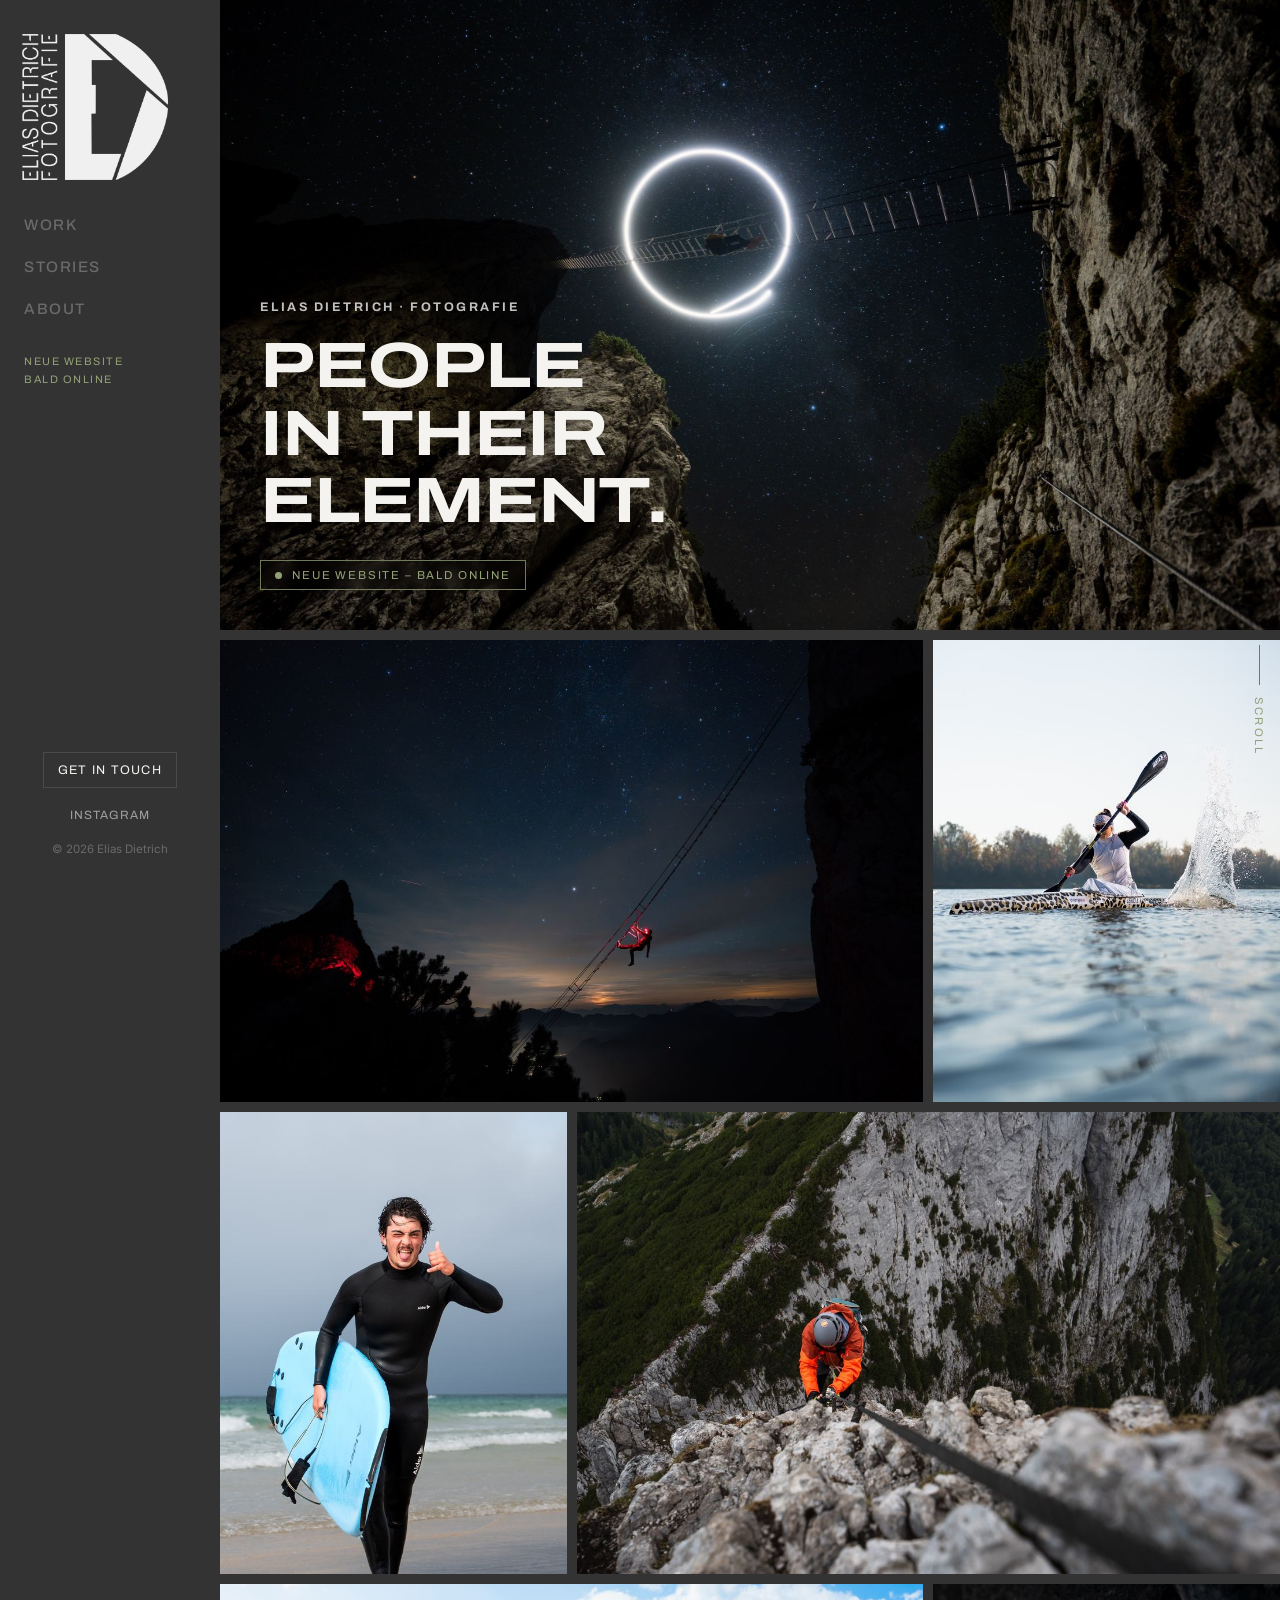
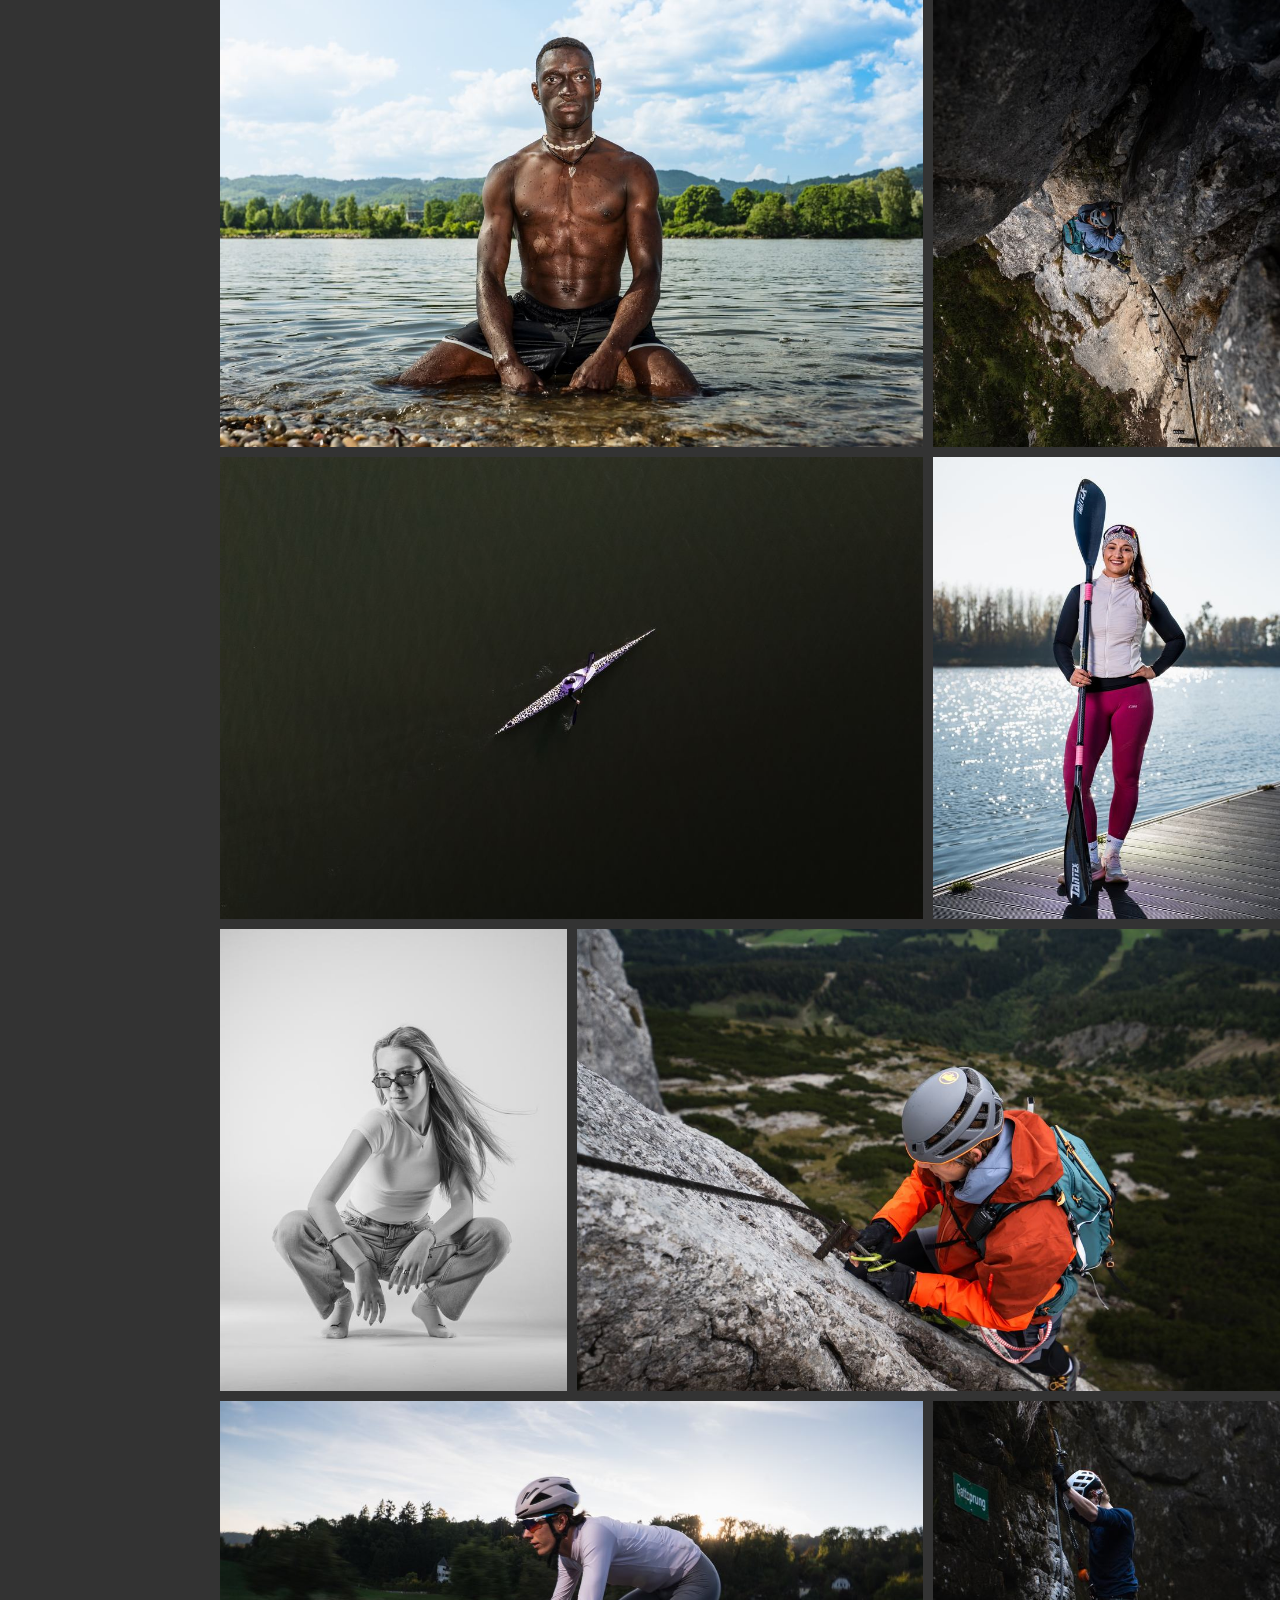
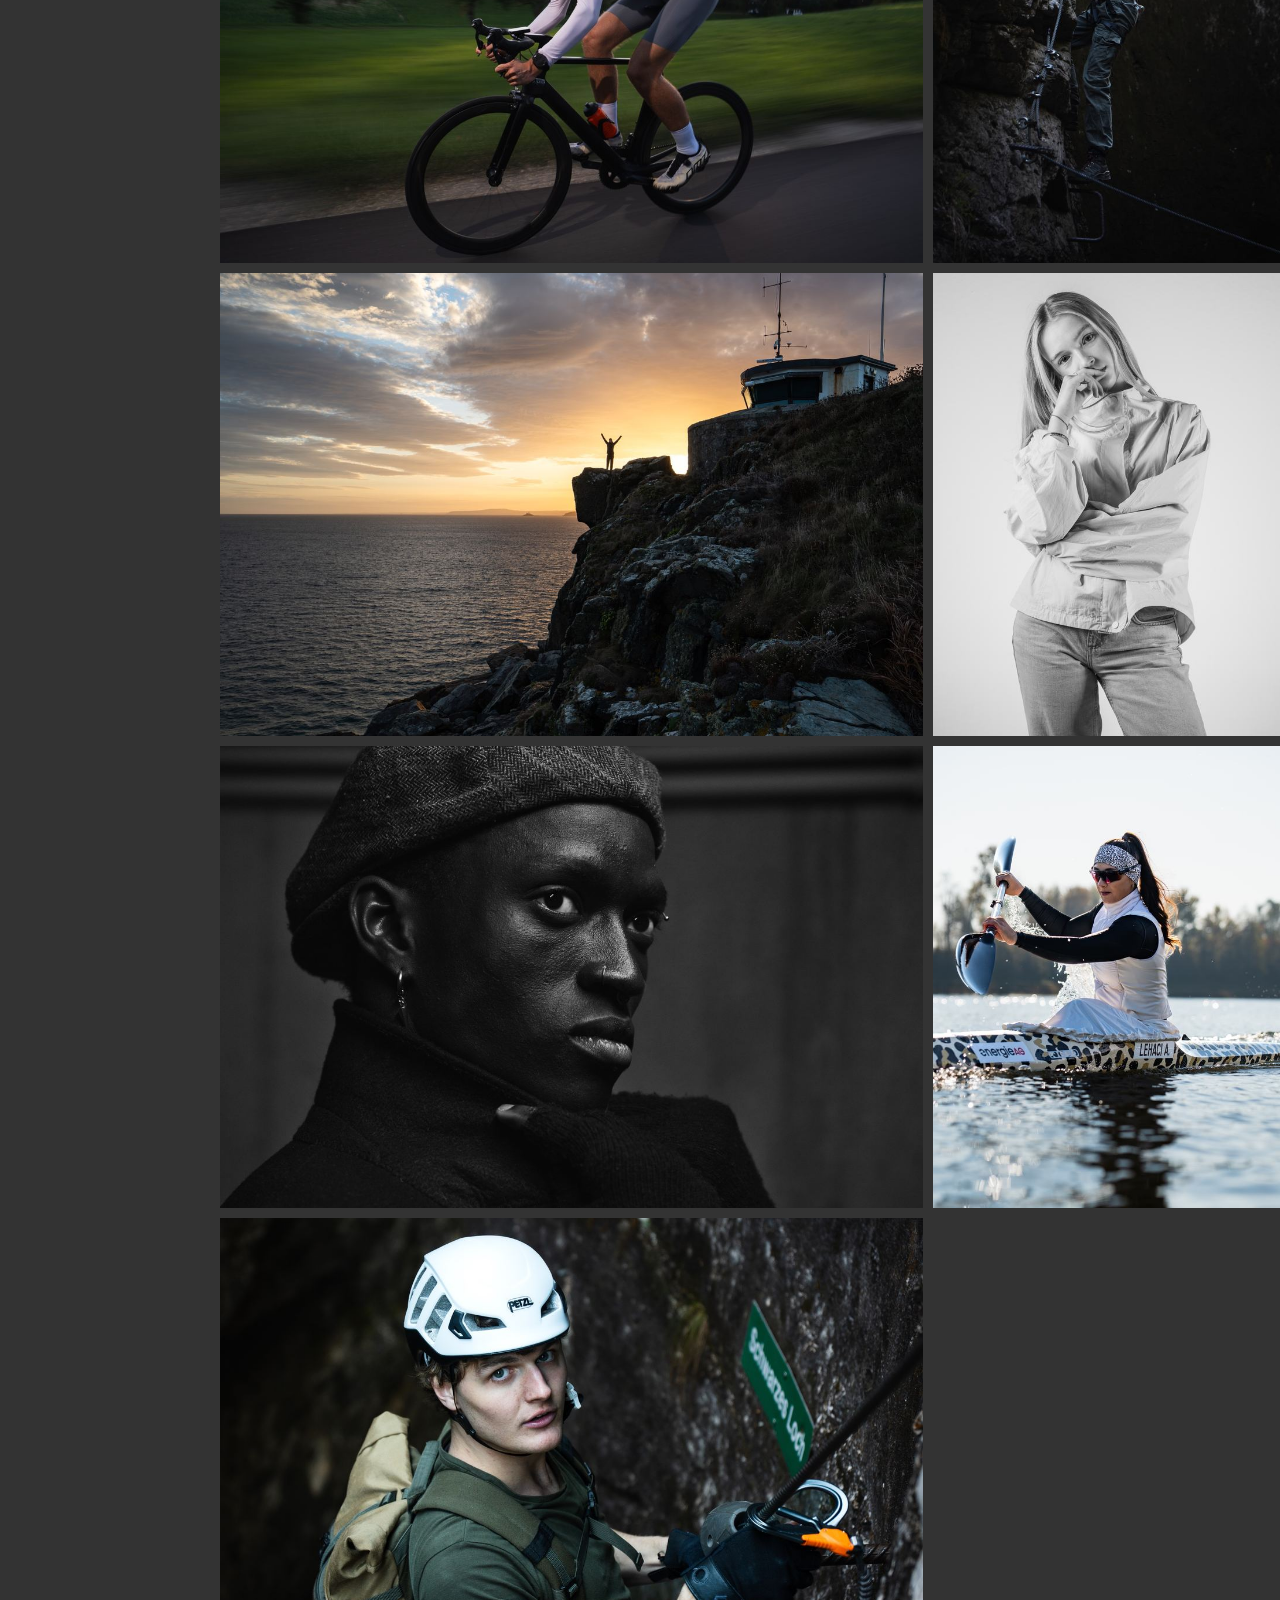
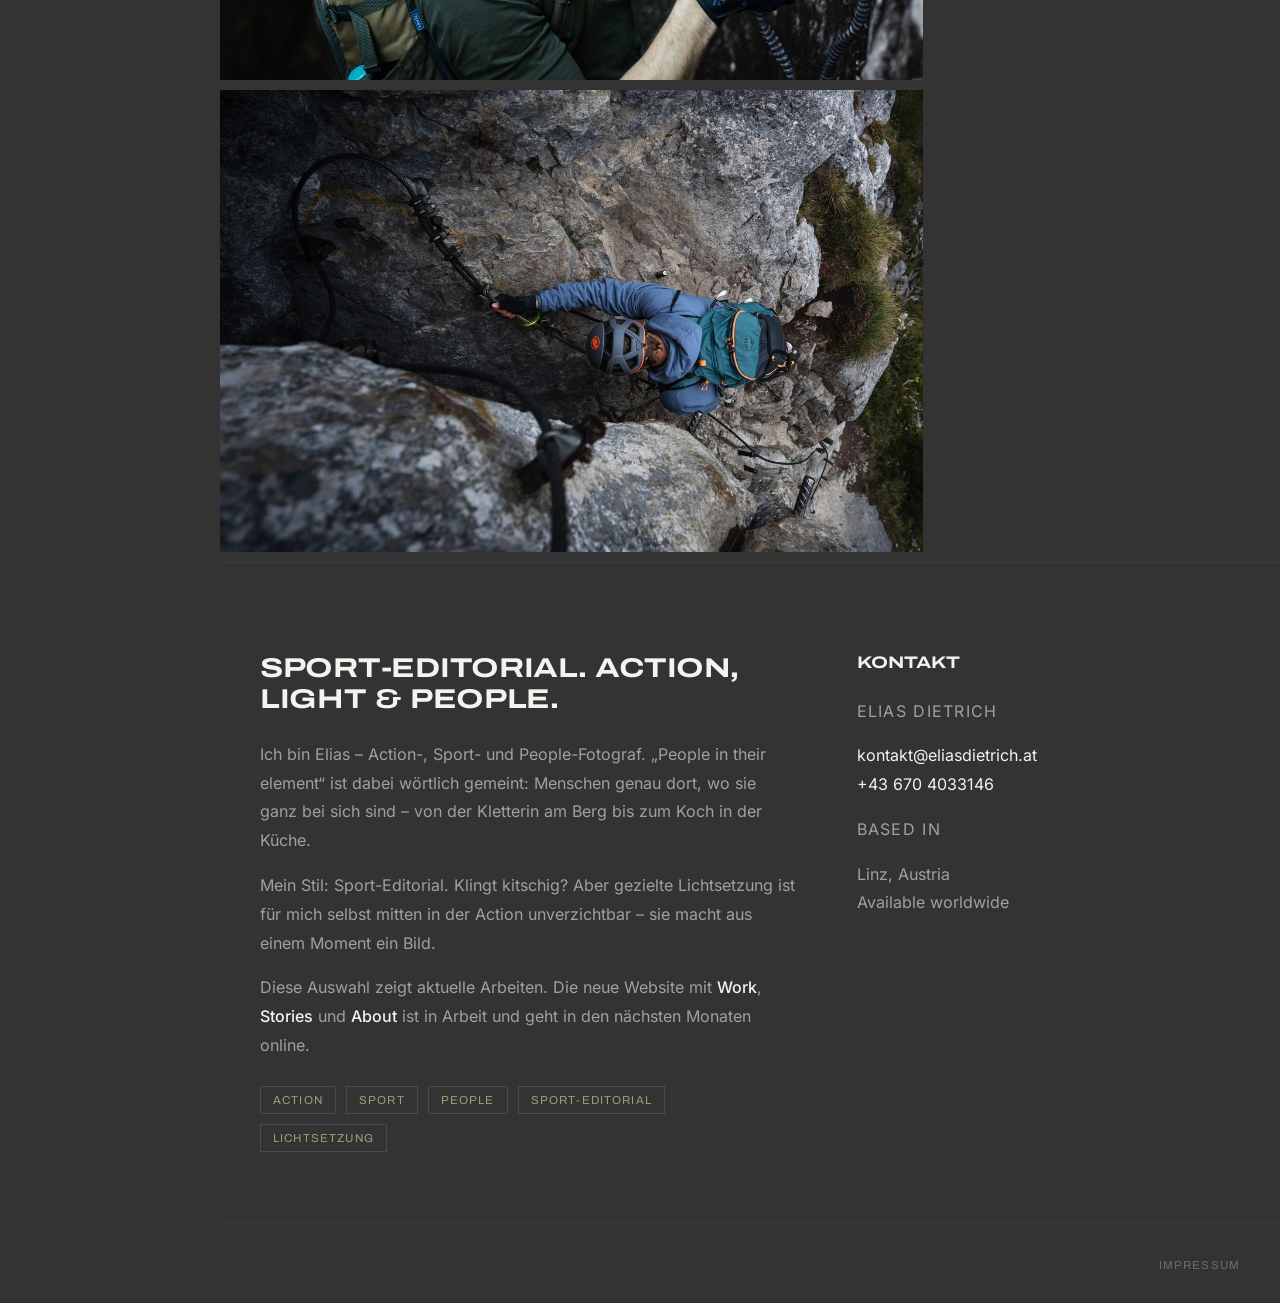
==== commit a6124b8c: "New index datei Add Based in..." ====
--- a/index.html
+++ b/index.html
@@ -4,7 +4,7 @@
 <meta charset="utf-8">
 <meta name="viewport" content="width=device-width, initial-scale=1, viewport-fit=cover">
 <title>Elias Dietrich – Fotografie | Action, Sport &amp; People</title>
-<meta name="description" content="Elias Dietrich – Fotografie: Action, Sport &amp; People im Sport-Editorial-Stil. Gezielte Lichtsetzung, Menschen in ihrem Element. Neue Website bald online.">
+<meta name="description" content="Elias Dietrich – Fotografie: Action, Sport &amp; People im Sport-Editorial-Stil. Based in Linz, Austria – available worldwide. Neue Website bald online.">
 <meta name="robots" content="index, follow, max-image-preview:large, max-snippet:-1, max-video-preview:-1">
 <meta name="author" content="Elias Frederic Dietrich">
 <meta name="theme-color" content="#333333">
@@ -18,9 +18,9 @@
 <link rel="stylesheet" href="style.css">
 <meta name="geo.region" content="AT-4"><meta name="geo.placename" content="Linz">
 <meta property="og:type" content="website"><meta property="og:site_name" content="Elias Dietrich Fotografie"><meta property="og:locale" content="de_AT">
-<meta property="og:title" content="Elias Dietrich – Fotografie | Action, Sport &amp; People"><meta property="og:description" content="Elias Dietrich – Fotografie: Action, Sport &amp; People im Sport-Editorial-Stil. Gezielte Lichtsetzung, Menschen in ihrem Element. Neue Website bald online."><meta property="og:url" content="https://eliasdietrich.at/">
+<meta property="og:title" content="Elias Dietrich – Fotografie | Action, Sport &amp; People"><meta property="og:description" content="Elias Dietrich – Fotografie: Action, Sport &amp; People im Sport-Editorial-Stil. Based in Linz, Austria – available worldwide. Neue Website bald online."><meta property="og:url" content="https://eliasdietrich.at/">
 <meta property="og:image" content="https://eliasdietrich.at/og-image.jpg"><meta property="og:image:width" content="1200"><meta property="og:image:height" content="630"><meta property="og:image:alt" content="Elias Dietrich – Fotografie: People in their element.">
-<meta name="twitter:card" content="summary_large_image"><meta name="twitter:title" content="Elias Dietrich – Fotografie | Action, Sport &amp; People"><meta name="twitter:description" content="Elias Dietrich – Fotografie: Action, Sport &amp; People im Sport-Editorial-Stil. Gezielte Lichtsetzung, Menschen in ihrem Element. Neue Website bald online."><meta name="twitter:image" content="https://eliasdietrich.at/og-image.jpg">
+<meta name="twitter:card" content="summary_large_image"><meta name="twitter:title" content="Elias Dietrich – Fotografie | Action, Sport &amp; People"><meta name="twitter:description" content="Elias Dietrich – Fotografie: Action, Sport &amp; People im Sport-Editorial-Stil. Based in Linz, Austria – available worldwide. Neue Website bald online."><meta name="twitter:image" content="https://eliasdietrich.at/og-image.jpg">
 <link rel="preload" href="donnerkogel-klettersteig-elias-dietrich.jpg" as="image" fetchpriority="high">
 <script type="application/ld+json">{
  "@context": "https://schema.org",
@@ -81,7 +81,7 @@
    "@type": "ProfessionalService",
    "@id": "https://eliasdietrich.at/#business",
    "name": "Elias Dietrich Fotografie",
-   "description": "Action-, Sport- und People-Fotografie im Sport-Editorial-Stil mit gezielter Lichtsetzung.",
+   "description": "Action-, Sport- und People-Fotografie im Sport-Editorial-Stil mit gezielter Lichtsetzung. Based in Linz, Austria – available worldwide.",
    "url": "https://eliasdietrich.at/",
    "logo": "https://eliasdietrich.at/logo.png",
    "image": "https://eliasdietrich.at/og-image.jpg",
@@ -105,7 +105,8 @@
     {
      "@type": "Country",
      "name": "Österreich"
-    }
+    },
+    "Worldwide"
    ],
    "priceRange": "$$",
    "founder": {
@@ -576,6 +577,8 @@
       <h2 class="section-title small">Kontakt</h2>
       <p class="label">Elias Dietrich</p>
       <p><a href="mailto:kontakt@eliasdietrich.at">kontakt@eliasdietrich.at</a><br><a href="tel:+436704033146">+43 670 4033146</a></p>
+      <p class="label">Based in</p>
+      <p>Linz, Austria<br>Available worldwide</p>
     </address>
   </section>
   <footer class="site-footer"><ul class="footer-links"><li><a href="impressum.html">Impressum</a></li></ul></footer>
